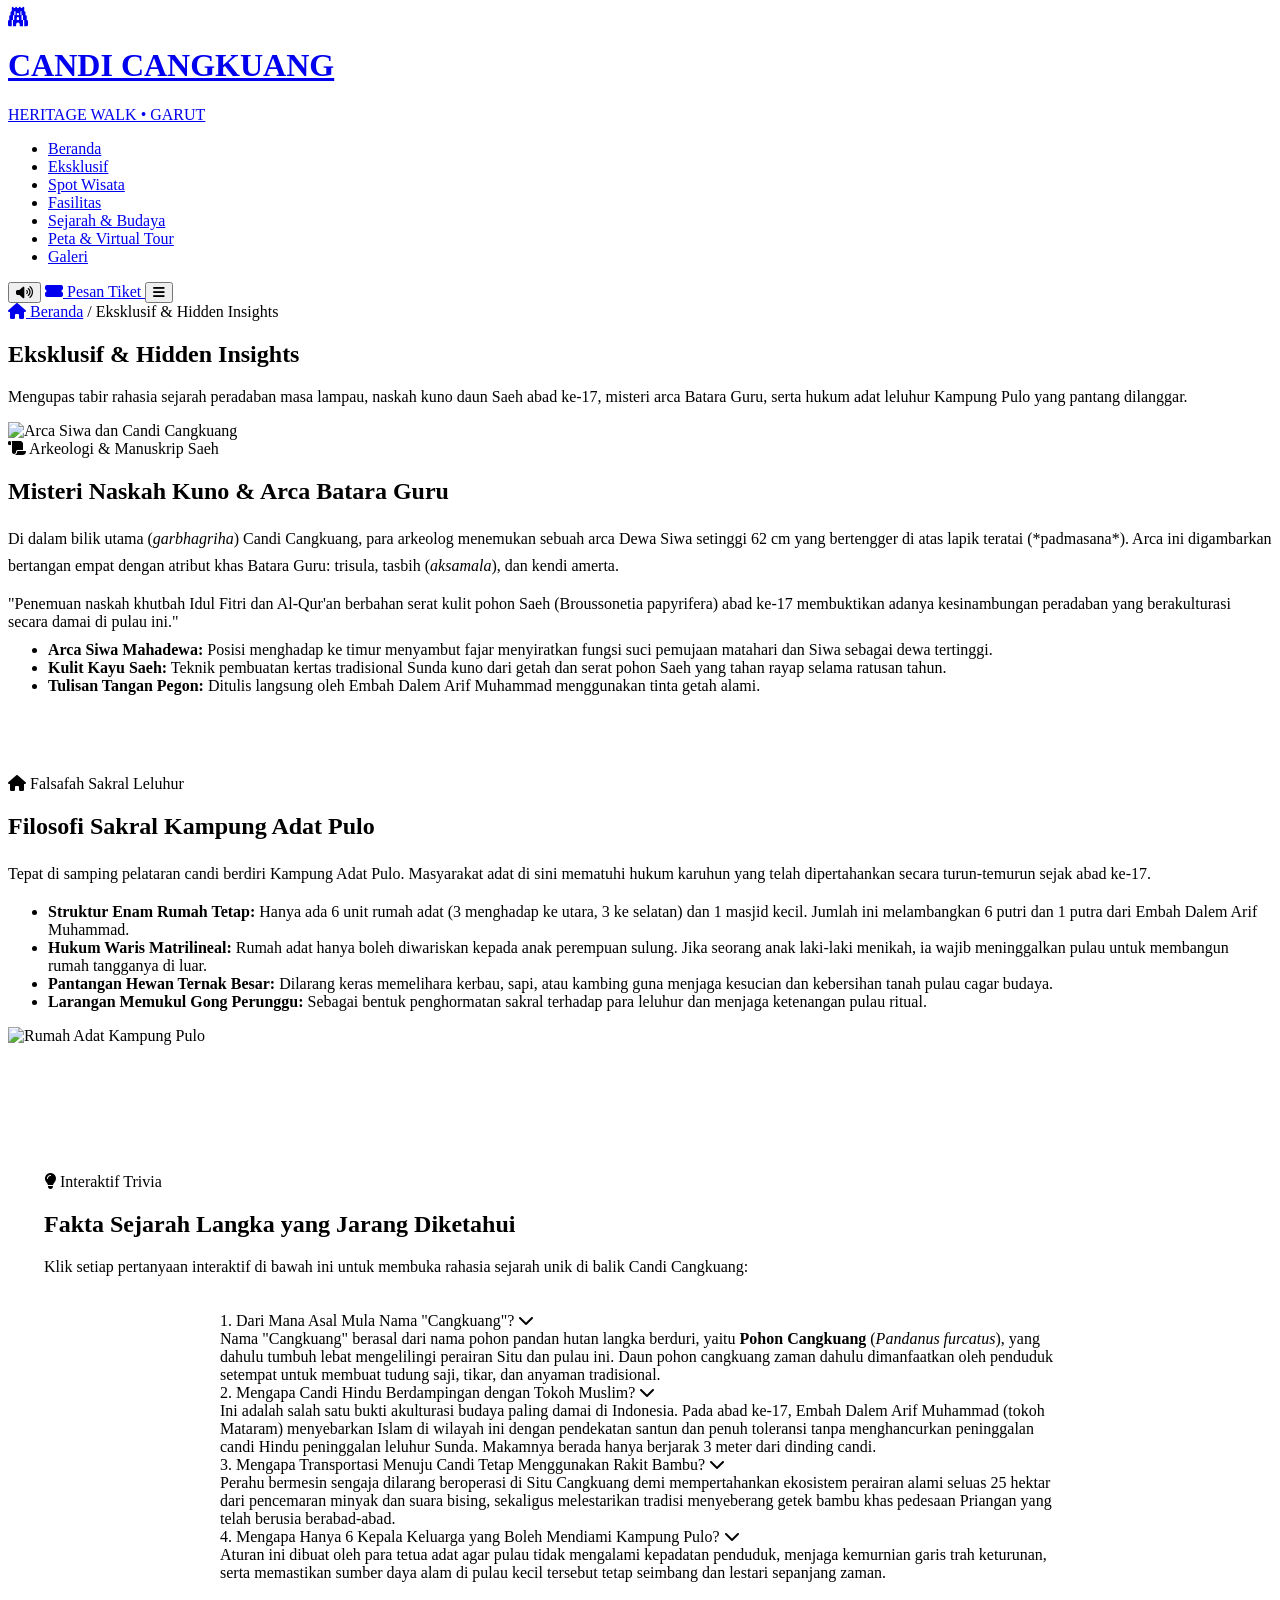
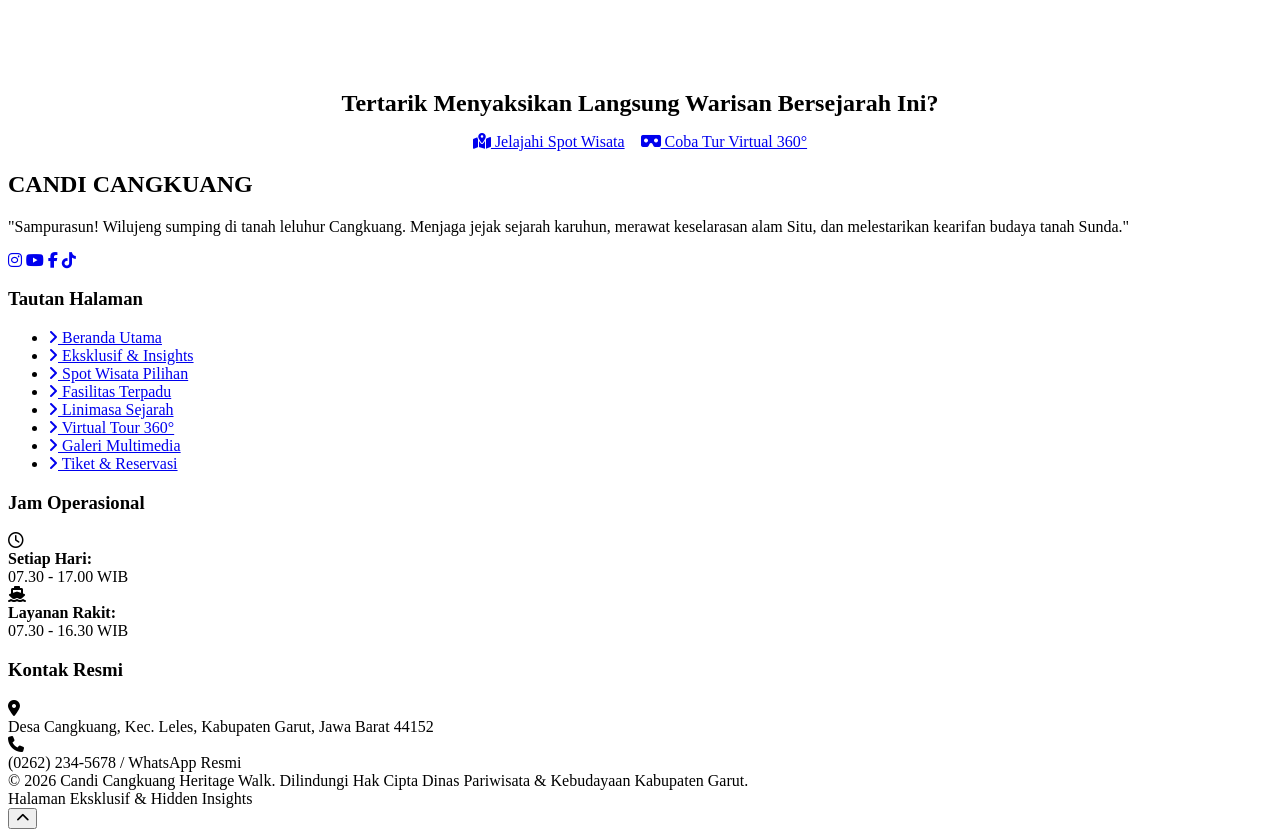
==== eksklusif.html @ 9705c7ea "Add files via upload" ====
<!DOCTYPE html>
<html lang="id">
<head>
  <meta charset="UTF-8">
  <meta name="viewport" content="width=device-width, initial-scale=1.0">
  <meta name="description" content="Informasi Eksklusif & Hidden Insights Candi Cangkuang Garut: Misteri Arca Batara Guru, Naskah Kuno Kulit Pohon Saeh, dan Falsafah Adat 6 Rumah Kampung Pulo.">
  <title>Eksklusif & Hidden Insights | Candi Cangkuang Garut</title>

  <!-- Google Fonts -->
  <link rel="preconnect" href="https://fonts.googleapis.com">
  <link rel="preconnect" href="https://fonts.gstatic.com" crossorigin>
  <link href="https://fonts.googleapis.com/css2?family=Cinzel:wght@600;700;800&family=Playfair+Display:ital,wght@0,600;0,700;0,800;1,600&family=Poppins:wght@300;400;500;600;700&display=swap" rel="stylesheet">

  <!-- Font Awesome Icons -->
  <link rel="stylesheet" href="https://cdnjs.cloudflare.com/ajax/libs/font-awesome/6.4.0/css/all.min.css">

  <!-- Core Stylesheet -->
  <link rel="stylesheet" href="assets/css/style.css">
</head>
<body>

  <!-- =========================================================================
       HEADER & NAVBAR
       ========================================================================= -->
  <header class="site-header scrolled" id="siteHeader">
    <div class="container navbar-inner">
      <a href="index.html" class="brand-logo" aria-label="Beranda Candi Cangkuang">
        <div class="brand-icon-wrapper">
          <i class="fas fa-gopuram fa-lg"></i>
        </div>
        <div class="brand-text">
          <h1>CANDI CANGKUANG</h1>
          <span>HERITAGE WALK • GARUT</span>
        </div>
      </a>

      <nav aria-label="Navigasi Utama">
        <ul class="nav-menu" id="navMenu">
          <li><a href="index.html" class="nav-link">Beranda</a></li>
          <li><a href="eksklusif.html" class="nav-link active">Eksklusif</a></li>
          <li><a href="spot-wisata.html" class="nav-link">Spot Wisata</a></li>
          <li><a href="fasilitas.html" class="nav-link">Fasilitas</a></li>
          <li><a href="sejarah.html" class="nav-link">Sejarah & Budaya</a></li>
          <li><a href="virtual-tour.html" class="nav-link">Peta & Virtual Tour</a></li>
          <li><a href="galeri.html" class="nav-link">Galeri</a></li>
        </ul>
      </nav>

      <div class="nav-actions">
        <button class="btn-ambience" id="btnAmbience" title="Putar Suasana Alami Situ Cangkuang" aria-label="Putar Suasana Alami">
          <i class="fas fa-volume-up"></i>
        </button>
        <a href="tiket.html" class="btn btn-primary btn-sm">
          <i class="fas fa-ticket-alt"></i> Pesan Tiket
        </a>
        <button class="mobile-toggle" id="mobileToggle" aria-label="Buka Menu Navigasi">
          <i class="fas fa-bars"></i>
        </button>
      </div>
    </div>
  </header>

  <!-- =========================================================================
       SUBPAGE HERO BANNER
       ========================================================================= -->
  <section class="subpage-hero" data-custom-folder="Menu Beranda (Background)">
    <div class="container">
      <div class="subpage-breadcrumb">
        <a href="index.html"><i class="fas fa-home"></i> Beranda</a>
        <span>/</span>
        <span>Eksklusif & Hidden Insights</span>
      </div>
      <h1 class="subpage-title">Eksklusif & Hidden Insights</h1>
      <p class="subpage-desc">
        Mengupas tabir rahasia sejarah peradaban masa lampau, naskah kuno daun Saeh abad ke-17, misteri arca Batara Guru, serta hukum adat leluhur Kampung Pulo yang pantang dilanggar.
      </p>
    </div>
  </section>

  <!-- =========================================================================
       MAIN CONTENT: EKSKLUSIF & HIDDEN INSIGHTS
       ========================================================================= -->
  <main class="py-section">
    <div class="container">

      <!-- INSIGHT 1: MISTERI NASKAH KUNO & ARCA BATARA GURU -->
      <article class="feature-split" style="margin-bottom: 80px;">
        <div class="feature-split-img">
          <img src="https://upload.wikimedia.org/wikipedia/commons/0/04/Cangkuang_2.jpg" alt="Arca Siwa dan Candi Cangkuang" loading="lazy">
        </div>
        <div class="feature-split-content">
          <span class="section-badge badge-accent">
            <i class="fas fa-scroll"></i> Arkeologi & Manuskrip Saeh
          </span>
          <h2 class="section-title">Misteri Naskah Kuno & Arca Batara Guru</h2>
          <p style="color:var(--text-muted); line-height:1.7;">
            Di dalam bilik utama (<em>garbhagriha</em>) Candi Cangkuang, para arkeolog menemukan sebuah arca Dewa Siwa setinggi 62 cm yang bertengger di atas lapik teratai (*padmasana*). Arca ini digambarkan bertangan empat dengan atribut khas Batara Guru: trisula, tasbih (<em>aksamala</em>), dan kendi amerta.
          </p>
          <div class="culture-quote-box">
            "Penemuan naskah khutbah Idul Fitri dan Al-Qur'an berbahan serat kulit pohon Saeh (Broussonetia papyrifera) abad ke-17 membuktikan adanya kesinambungan peradaban yang berakulturasi secara damai di pulau ini."
          </div>
          <ul class="insight-list" style="margin-top:10px;">
            <li><strong>Arca Siwa Mahadewa:</strong> Posisi menghadap ke timur menyambut fajar menyiratkan fungsi suci pemujaan matahari dan Siwa sebagai dewa tertinggi.</li>
            <li><strong>Kulit Kayu Saeh:</strong> Teknik pembuatan kertas tradisional Sunda kuno dari getah dan serat pohon Saeh yang tahan rayap selama ratusan tahun.</li>
            <li><strong>Tulisan Tangan Pegon:</strong> Ditulis langsung oleh Embah Dalem Arif Muhammad menggunakan tinta getah alami.</li>
          </ul>
        </div>
      </article>

      <!-- INSIGHT 2: FILOSOFI KAMPUNG ADAT PULO -->
      <article class="feature-split" style="margin-bottom: 80px;">
        <div class="feature-split-content" style="order: 2;">
          <span class="section-badge">
            <i class="fas fa-home"></i> Falsafah Sakral Leluhur
          </span>
          <h2 class="section-title">Filosofi Sakral Kampung Adat Pulo</h2>
          <p style="color:var(--text-muted); line-height:1.7;">
            Tepat di samping pelataran candi berdiri Kampung Adat Pulo. Masyarakat adat di sini mematuhi hukum karuhun yang telah dipertahankan secara turun-temurun sejak abad ke-17.
          </p>
          <ul class="insight-list">
            <li><strong>Struktur Enam Rumah Tetap:</strong> Hanya ada 6 unit rumah adat (3 menghadap ke utara, 3 ke selatan) dan 1 masjid kecil. Jumlah ini melambangkan 6 putri dan 1 putra dari Embah Dalem Arif Muhammad.</li>
            <li><strong>Hukum Waris Matrilineal:</strong> Rumah adat hanya boleh diwariskan kepada anak perempuan sulung. Jika seorang anak laki-laki menikah, ia wajib meninggalkan pulau untuk membangun rumah tangganya di luar.</li>
            <li><strong>Pantangan Hewan Ternak Besar:</strong> Dilarang keras memelihara kerbau, sapi, atau kambing guna menjaga kesucian dan kebersihan tanah pulau cagar budaya.</li>
            <li><strong>Larangan Memukul Gong Perunggu:</strong> Sebagai bentuk penghormatan sakral terhadap para leluhur dan menjaga ketenangan pulau ritual.</li>
          </ul>
        </div>
        <div class="feature-split-img" style="order: 1;">
          <img src="https://upload.wikimedia.org/wikipedia/commons/8/8e/Galeri_Budaya_Nusantara_-_Rumah_Adat_Sunda.jpg" alt="Rumah Adat Kampung Pulo" loading="lazy">
        </div>
      </article>

      <!-- INSIGHT 3: INTERACTIVE TRIVIA / HIDDEN FACTS CARD -->
      <div style="background:var(--bg-card); border:1px solid var(--border-light); border-radius:var(--radius-lg); padding:48px 36px; box-shadow:var(--shadow-md);">
        <div class="text-center" style="margin-bottom:36px;">
          <span class="section-badge badge-accent">
            <i class="fas fa-lightbulb"></i> Interaktif Trivia
          </span>
          <h2 class="section-title">Fakta Sejarah Langka yang Jarang Diketahui</h2>
          <p class="section-desc">
            Klik setiap pertanyaan interaktif di bawah ini untuk membuka rahasia sejarah unik di balik Candi Cangkuang:
          </p>
        </div>

        <div class="trivia-container" style="max-width:840px; margin:0 auto;">
          <!-- Trivia 1 -->
          <div class="trivia-item active">
            <div class="trivia-header">
              <span>1. Dari Mana Asal Mula Nama "Cangkuang"?</span>
              <i class="fas fa-chevron-down"></i>
            </div>
            <div class="trivia-content">
              Nama "Cangkuang" berasal dari nama pohon pandan hutan langka berduri, yaitu <strong>Pohon Cangkuang</strong> (<em>Pandanus furcatus</em>), yang dahulu tumbuh lebat mengelilingi perairan Situ dan pulau ini. Daun pohon cangkuang zaman dahulu dimanfaatkan oleh penduduk setempat untuk membuat tudung saji, tikar, dan anyaman tradisional.
            </div>
          </div>

          <!-- Trivia 2 -->
          <div class="trivia-item">
            <div class="trivia-header">
              <span>2. Mengapa Candi Hindu Berdampingan dengan Tokoh Muslim?</span>
              <i class="fas fa-chevron-down"></i>
            </div>
            <div class="trivia-content">
              Ini adalah salah satu bukti akulturasi budaya paling damai di Indonesia. Pada abad ke-17, Embah Dalem Arif Muhammad (tokoh Mataram) menyebarkan Islam di wilayah ini dengan pendekatan santun dan penuh toleransi tanpa menghancurkan peninggalan candi Hindu peninggalan leluhur Sunda. Makamnya berada hanya berjarak 3 meter dari dinding candi.
            </div>
          </div>

          <!-- Trivia 3 -->
          <div class="trivia-item">
            <div class="trivia-header">
              <span>3. Mengapa Transportasi Menuju Candi Tetap Menggunakan Rakit Bambu?</span>
              <i class="fas fa-chevron-down"></i>
            </div>
            <div class="trivia-content">
              Perahu bermesin sengaja dilarang beroperasi di Situ Cangkuang demi mempertahankan ekosistem perairan alami seluas 25 hektar dari pencemaran minyak dan suara bising, sekaligus melestarikan tradisi menyeberang getek bambu khas pedesaan Priangan yang telah berusia berabad-abad.
            </div>
          </div>

          <!-- Trivia 4 -->
          <div class="trivia-item">
            <div class="trivia-header">
              <span>4. Mengapa Hanya 6 Kepala Keluarga yang Boleh Mendiami Kampung Pulo?</span>
              <i class="fas fa-chevron-down"></i>
            </div>
            <div class="trivia-content">
              Aturan ini dibuat oleh para tetua adat agar pulau tidak mengalami kepadatan penduduk, menjaga kemurnian garis trah keturunan, serta memastikan sumber daya alam di pulau kecil tersebut tetap seimbang dan lestari sepanjang zaman.
            </div>
          </div>
        </div>
      </div>

      <!-- Quick Navigation Call to Action -->
      <div style="margin-top: 60px; text-align: center;">
        <h3 style="font-family:var(--font-heading); color:var(--secondary); font-size:1.5rem; margin-bottom:16px;">Tertarik Menyaksikan Langsung Warisan Bersejarah Ini?</h3>
        <div style="display:flex; justify-content:center; gap:16px; flex-wrap:wrap;">
          <a href="spot-wisata.html" class="btn btn-primary">
            <i class="fas fa-map-marked-alt"></i> Jelajahi Spot Wisata
          </a>
          <a href="virtual-tour.html" class="btn btn-accent">
            <i class="fas fa-vr-cardboard"></i> Coba Tur Virtual 360°
          </a>
        </div>
      </div>

    </div>
  </main>

  <!-- =========================================================================
       FOOTER
       ========================================================================= -->
  <footer class="site-footer">
    <div class="container">
      <div class="footer-top">
        <div class="footer-brand">
          <h2>CANDI CANGKUANG</h2>
          <p class="footer-quote">
            "Sampurasun! Wilujeng sumping di tanah leluhur Cangkuang. Menjaga jejak sejarah karuhun, merawat keselarasan alam Situ, dan melestarikan kearifan budaya tanah Sunda."
          </p>
          <div class="footer-socials">
            <a href="#" class="social-icon" aria-label="Instagram"><i class="fab fa-instagram"></i></a>
            <a href="#" class="social-icon" aria-label="YouTube"><i class="fab fa-youtube"></i></a>
            <a href="#" class="social-icon" aria-label="Facebook"><i class="fab fa-facebook-f"></i></a>
            <a href="#" class="social-icon" aria-label="TikTok"><i class="fab fa-tiktok"></i></a>
          </div>
        </div>

        <div class="footer-col">
          <h3>Tautan Halaman</h3>
          <ul class="footer-links">
            <li><a href="index.html"><i class="fas fa-angle-right"></i> Beranda Utama</a></li>
            <li><a href="eksklusif.html"><i class="fas fa-angle-right"></i> Eksklusif & Insights</a></li>
            <li><a href="spot-wisata.html"><i class="fas fa-angle-right"></i> Spot Wisata Pilihan</a></li>
            <li><a href="fasilitas.html"><i class="fas fa-angle-right"></i> Fasilitas Terpadu</a></li>
            <li><a href="sejarah.html"><i class="fas fa-angle-right"></i> Linimasa Sejarah</a></li>
            <li><a href="virtual-tour.html"><i class="fas fa-angle-right"></i> Virtual Tour 360°</a></li>
            <li><a href="galeri.html"><i class="fas fa-angle-right"></i> Galeri Multimedia</a></li>
            <li><a href="tiket.html"><i class="fas fa-angle-right"></i> Tiket & Reservasi</a></li>
          </ul>
        </div>

        <div class="footer-col">
          <h3>Jam Operasional</h3>
          <div class="footer-contact-item">
            <i class="far fa-clock"></i>
            <div><strong>Setiap Hari:</strong><br>07.30 - 17.00 WIB</div>
          </div>
          <div class="footer-contact-item">
            <i class="fas fa-ship"></i>
            <div><strong>Layanan Rakit:</strong><br>07.30 - 16.30 WIB</div>
          </div>
        </div>

        <div class="footer-col">
          <h3>Kontak Resmi</h3>
          <div class="footer-contact-item">
            <i class="fas fa-map-marker-alt"></i>
            <div>Desa Cangkuang, Kec. Leles, Kabupaten Garut, Jawa Barat 44152</div>
          </div>
          <div class="footer-contact-item">
            <i class="fas fa-phone"></i>
            <div>(0262) 234-5678 / WhatsApp Resmi</div>
          </div>
        </div>
      </div>

      <div class="footer-bottom">
        <div>&copy; 2026 Candi Cangkuang Heritage Walk. Dilindungi Hak Cipta Dinas Pariwisata & Kebudayaan Kabupaten Garut.</div>
        <div>Halaman Eksklusif & Hidden Insights</div>
      </div>
    </div>
  </footer>

  <button class="back-to-top" id="backToTop" aria-label="Kembali ke atas">
    <i class="fas fa-chevron-up"></i>
  </button>

  <script src="assets/js/main.js"></script>
    <!-- Tag Audio (Nuansa Sunda: Alunan Suling Merdu & Gemercik Air Alami) -->
    <audio id="bgMusic" loop preload="none">
        <source src="https://archive.org/download/suling-sunda/SULING%20SUNDA.mp3" type="audio/mpeg">
        <source src="https://archive.org/download/degungsundanesemusicofwestjava/05%20-%20Ayun%20Ambing.mp3" type="audio/mpeg">
    </audio>
    <!-- Skrip Kustomisasi Gambar & Pemutar Musik Sunda -->
    <script src="assets/js/custom-images.js"></script>
    <script src="assets/js/music-player.js"></script>
</body>
</html>
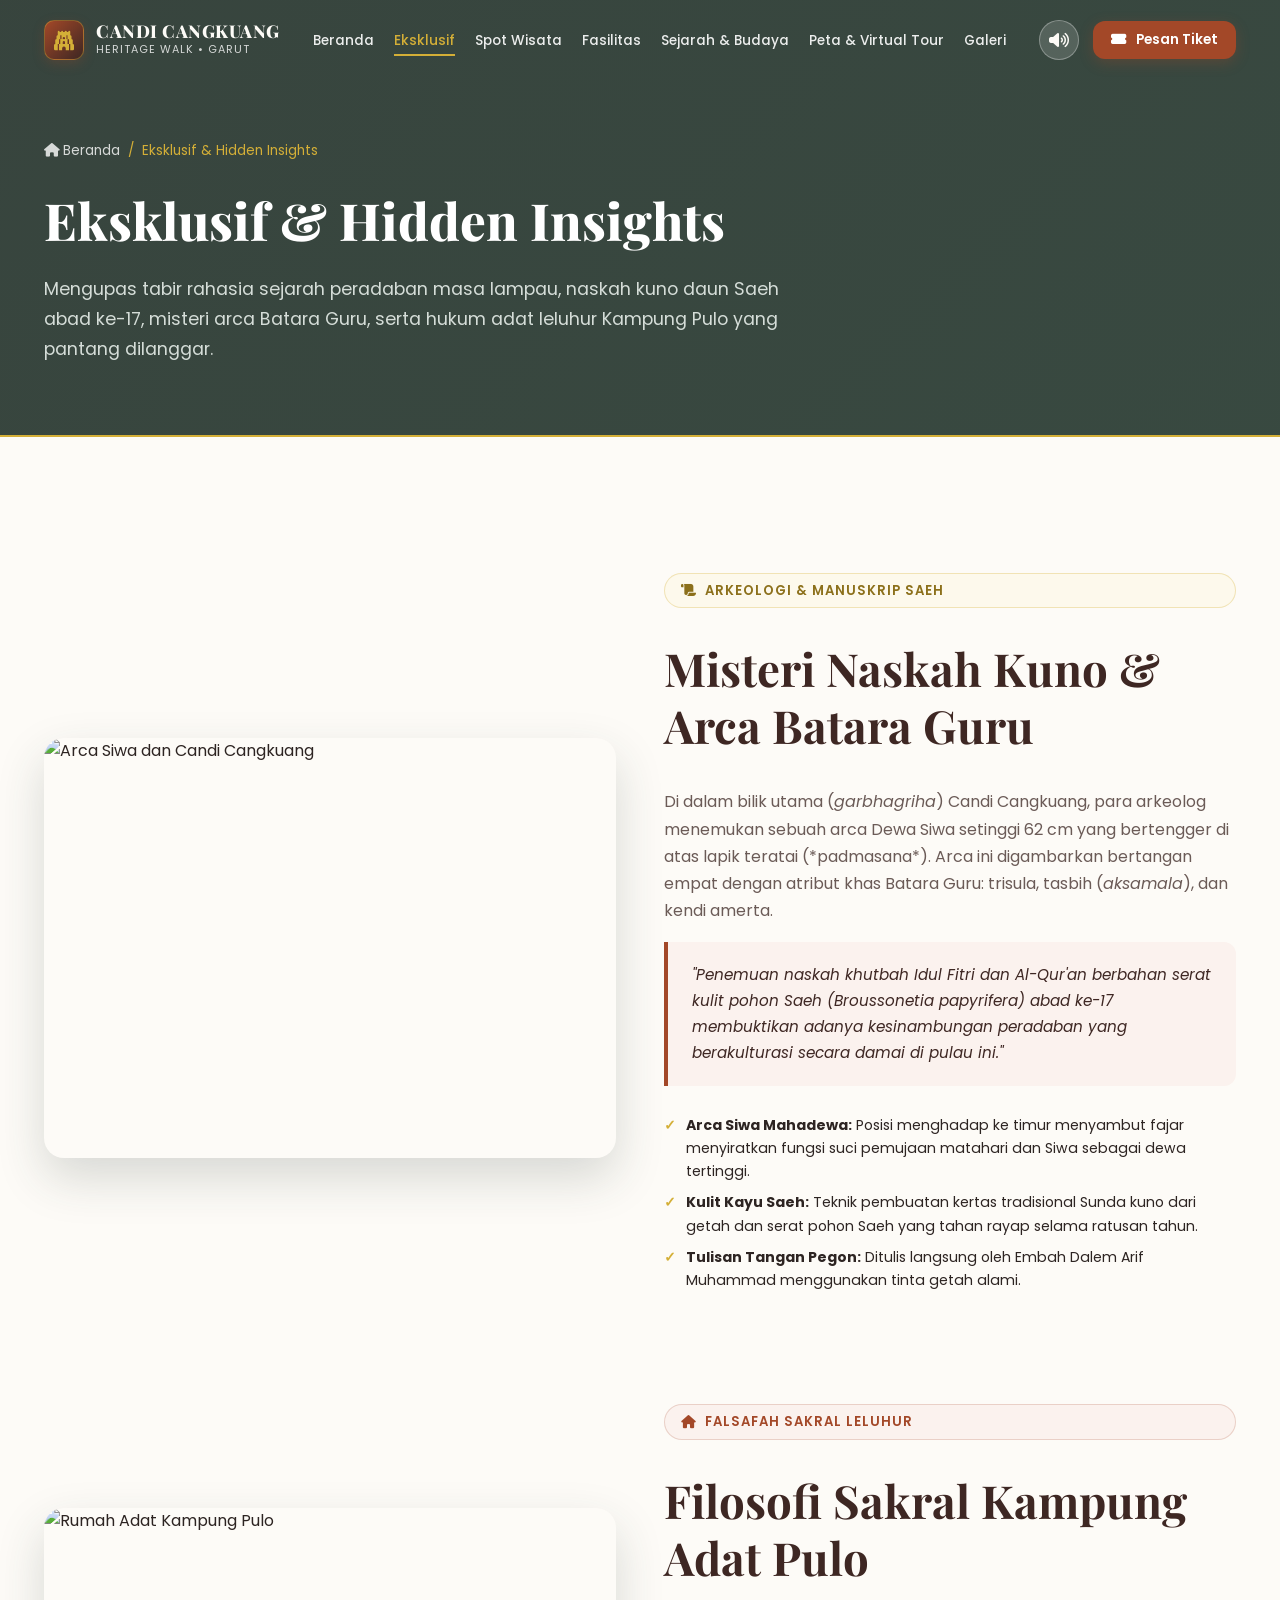
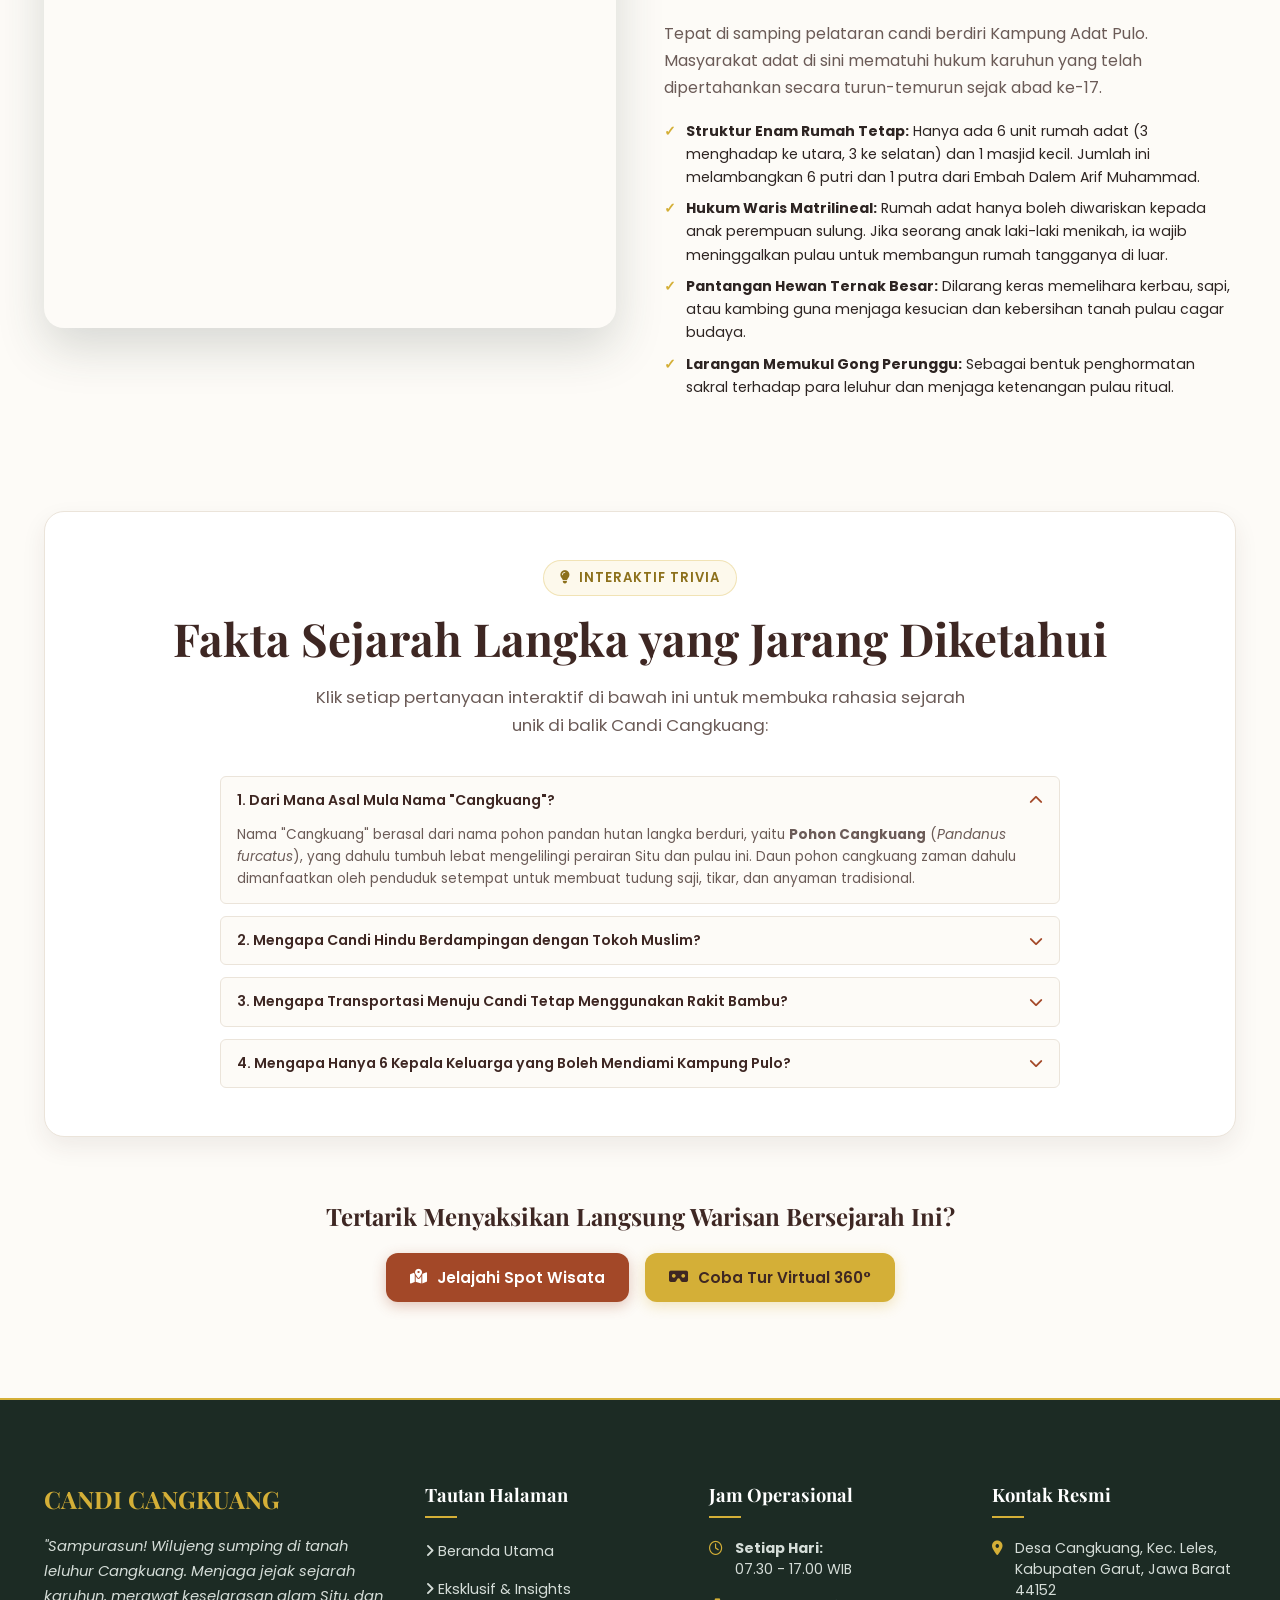
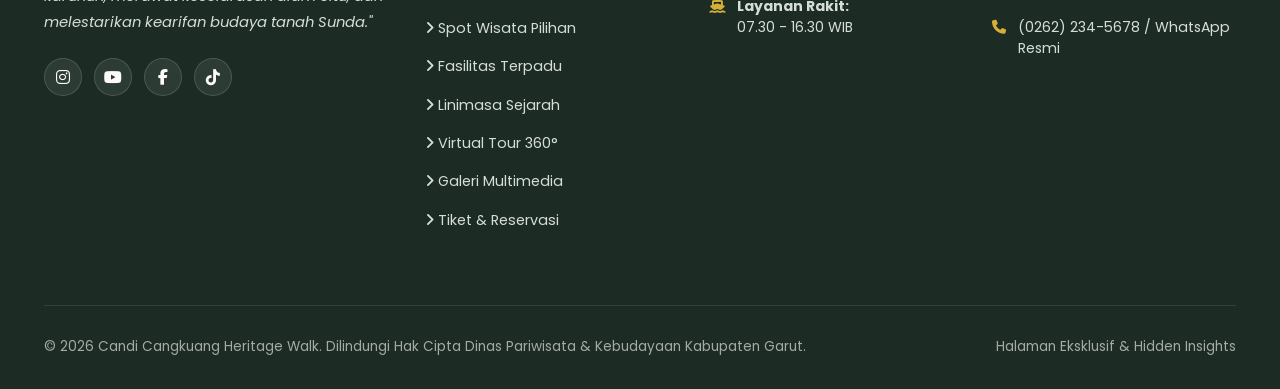
==== commit 6adddc26: "Fix Vercel deployment: add assets directory, relative paths, vercel.json rewrite and music fallbacks" ====
--- a/eksklusif.html
+++ b/eksklusif.html
@@ -14,8 +14,9 @@
   <!-- Font Awesome Icons -->
   <link rel="stylesheet" href="https://cdnjs.cloudflare.com/ajax/libs/font-awesome/6.4.0/css/all.min.css">
 
+  <link rel="icon" type="image/svg+xml" href="data:image/svg+xml,<svg xmlns='http://www.w3.org/2000/svg' viewBox='0 0 100 100'><text y='.9em' font-size='90'>🛕</text></svg>">
   <!-- Core Stylesheet -->
-  <link rel="stylesheet" href="assets/css/style.css">
+  <link rel="stylesheet" href="./assets/css/style.css">
 </head>
 <body>
 
@@ -273,15 +274,15 @@
     <i class="fas fa-chevron-up"></i>
   </button>
 
-  <script src="assets/js/main.js"></script>
+  <script src="./assets/js/main.js"></script>
     <!-- Tag Audio (Nuansa Sunda: Alunan Suling Merdu & Gemercik Air Alami) -->
     <audio id="bgMusic" loop preload="none">
         <source src="https://archive.org/download/suling-sunda/SULING%20SUNDA.mp3" type="audio/mpeg">
         <source src="https://archive.org/download/degungsundanesemusicofwestjava/05%20-%20Ayun%20Ambing.mp3" type="audio/mpeg">
     </audio>
     <!-- Skrip Kustomisasi Gambar & Pemutar Musik Sunda -->
-    <script src="assets/js/custom-images.js"></script>
-    <script src="assets/js/music-player.js"></script>
+    <script src="./assets/js/custom-images.js"></script>
+    <script src="./assets/js/music-player.js"></script>
 </body>
 </html>
 
--- a/assets/css/style.css
+++ b/assets/css/style.css
@@ -0,0 +1,2840 @@
+/* ==========================================================================
+   CANDI CANGKUANG HERITAGE WALK - OFFICIAL TOURISM STYLESHEET
+   Design System & Color Palette conforming to design.md & rules.md
+   Author: Senior Full-Stack Developer & UI/UX Expert
+   ========================================================================== */
+
+/* --------------------------------------------------------------------------
+   1. CSS VARIABLES (DESIGN TOKENS)
+   -------------------------------------------------------------------------- */
+:root {
+  /* Color Palette - Nusantara Historical & Nature Theme */
+  --primary: #A34828;           /* Terracotta / Bata Candi Kuno */
+  --primary-hover: #86361a;
+  --primary-light: #FBF2EE;
+  --primary-subtle: rgba(163, 72, 40, 0.08);
+
+  --secondary: #3E2723;         /* Earth / Kayu Rumah Adat Pulo */
+  --secondary-light: #5D4037;
+  --secondary-subtle: rgba(62, 39, 35, 0.06);
+
+  --accent: #D4AF37;            /* Gold / Emas Arca Batara Guru */
+  --accent-hover: #b89628;
+  --accent-light: #FDF9EC;
+  --accent-glow: rgba(212, 175, 55, 0.35);
+
+  --bg-light: #FDFBF7;          /* Kertas Papirus / Krem Hangat */
+  --bg-card: #FFFFFF;
+  --bg-dark: #2C3E35;           /* Hijau Lumut / Alam Situ Cangkuang */
+  --bg-darker: #1C2B24;
+  --bg-dark-card: #34483E;
+
+  --text-main: #2D2422;         /* Charcoal warm brown */
+  --text-muted: #6B5B57;        /* Soft earth brown */
+  --text-light: #FDFBF7;        /* Off-white */
+  --text-light-muted: #D5DDD8;  /* Muted sage white */
+
+  --border-light: #EBE4DA;
+  --border-focus: #D4AF37;
+  --border-dark: rgba(255, 255, 255, 0.12);
+
+  /* Elevation Shadows */
+  --shadow-sm: 0 2px 8px rgba(62, 39, 35, 0.06);
+  --shadow-md: 0 10px 25px rgba(62, 39, 35, 0.08);
+  --shadow-lg: 0 18px 40px rgba(62, 39, 35, 0.12);
+  --shadow-floating: 0 20px 48px rgba(44, 62, 53, 0.18);
+
+  /* Typography */
+  --font-heading: 'Playfair Display', 'Merriweather', Georgia, serif;
+  --font-body: 'Poppins', 'Inter', -apple-system, BlinkMacSystemFont, 'Segoe UI', Roboto, sans-serif;
+  --font-accent: 'Cinzel', serif;
+
+  /* Layout & Animation */
+  --max-width: 1240px;
+  --radius-sm: 6px;
+  --radius-md: 12px;
+  --radius-lg: 20px;
+  --radius-full: 9999px;
+  --transition: all 0.3s cubic-bezier(0.25, 0.8, 0.25, 1);
+  --header-height: 80px;
+}
+
+/* --------------------------------------------------------------------------
+   2. BASE RESET & GLOBAL STYLES
+   -------------------------------------------------------------------------- */
+*, *::before, *::after {
+  box-sizing: border-box;
+  margin: 0;
+  padding: 0;
+}
+
+html {
+  scroll-behavior: smooth;
+  font-size: 16px;
+}
+
+body {
+  font-family: var(--font-body);
+  background-color: var(--bg-light);
+  color: var(--text-main);
+  line-height: 1.65;
+  overflow-x: hidden;
+  -webkit-font-smoothing: antialiased;
+  -moz-osx-font-smoothing: grayscale;
+}
+
+img {
+  max-width: 100%;
+  height: auto;
+  display: block;
+}
+
+a {
+  color: inherit;
+  text-decoration: none;
+  transition: var(--transition);
+}
+
+button, input, select, textarea {
+  font-family: inherit;
+  font-size: inherit;
+  outline: none;
+}
+
+/* Custom Selection & Scrollbar */
+::selection {
+  background: var(--primary);
+  color: #FFFFFF;
+}
+
+::-webkit-scrollbar {
+  width: 10px;
+}
+::-webkit-scrollbar-track {
+  background: var(--bg-light);
+}
+::-webkit-scrollbar-thumb {
+  background: #C4B5A5;
+  border-radius: 5px;
+  border: 2px solid var(--bg-light);
+}
+::-webkit-scrollbar-thumb:hover {
+  background: var(--primary);
+}
+
+/* Container Utility */
+.container {
+  width: 100%;
+  max-width: var(--max-width);
+  margin-left: auto;
+  margin-right: auto;
+  padding-left: 24px;
+  padding-right: 24px;
+}
+
+/* Section Header Typography */
+.section-badge {
+  display: inline-flex;
+  align-items: center;
+  gap: 8px;
+  background-color: var(--primary-light);
+  color: var(--primary);
+  padding: 6px 16px;
+  border-radius: var(--radius-full);
+  font-size: 0.825rem;
+  font-weight: 600;
+  letter-spacing: 1px;
+  text-transform: uppercase;
+  margin-bottom: 14px;
+  border: 1px solid rgba(163, 72, 40, 0.2);
+}
+
+.section-badge.badge-accent {
+  background-color: var(--accent-light);
+  color: #8C701B;
+  border-color: rgba(212, 175, 55, 0.3);
+}
+
+.section-badge.badge-dark {
+  background-color: rgba(255, 255, 255, 0.1);
+  color: var(--accent);
+  border-color: rgba(212, 175, 55, 0.4);
+}
+
+.section-title {
+  font-family: var(--font-heading);
+  font-size: clamp(2rem, 3.8vw, 2.85rem);
+  color: var(--secondary);
+  line-height: 1.25;
+  margin-bottom: 16px;
+  font-weight: 700;
+}
+
+.section-title.title-white {
+  color: var(--text-light);
+}
+
+.section-desc {
+  color: var(--text-muted);
+  font-size: 1.05rem;
+  max-width: 680px;
+  margin-left: auto;
+  margin-right: auto;
+  line-height: 1.7;
+}
+
+.section-desc.desc-white {
+  color: var(--text-light-muted);
+}
+
+.text-center {
+  text-align: center;
+}
+
+/* Common Section Padding */
+.py-section {
+  padding-top: 96px;
+  padding-bottom: 96px;
+}
+
+/* --------------------------------------------------------------------------
+   3. HEADER & STICKY NAVBAR
+   -------------------------------------------------------------------------- */
+.site-header {
+  position: fixed;
+  top: 0;
+  left: 0;
+  width: 100%;
+  height: var(--header-height);
+  z-index: 1000;
+  transition: background-color 0.4s ease, box-shadow 0.4s ease, backdrop-filter 0.4s ease;
+  background: transparent;
+}
+
+.site-header.scrolled {
+  background: rgba(253, 251, 247, 0.95);
+  backdrop-filter: blur(12px);
+  -webkit-backdrop-filter: blur(12px);
+  box-shadow: 0 4px 20px rgba(62, 39, 35, 0.08);
+  border-bottom: 1px solid var(--border-light);
+  height: 72px;
+}
+
+.navbar-inner {
+  display: flex;
+  align-items: center;
+  justify-content: space-between;
+  height: 100%;
+}
+
+/* Logo Brand */
+.brand-logo {
+  display: flex;
+  align-items: center;
+  gap: 12px;
+  flex-shrink: 0;
+}
+
+.brand-icon-wrapper {
+  width: 40px;
+  height: 40px;
+  min-width: 40px;
+  background: linear-gradient(135deg, var(--primary), var(--secondary));
+  border-radius: 10px;
+  display: flex;
+  align-items: center;
+  justify-content: center;
+  color: var(--accent);
+  box-shadow: 0 4px 12px rgba(163, 72, 40, 0.25);
+  border: 1px solid rgba(212, 175, 55, 0.4);
+}
+
+.brand-text h1 {
+  font-family: var(--font-heading);
+  font-size: 1.1rem;
+  font-weight: 800;
+  color: var(--text-light);
+  letter-spacing: 0.5px;
+  line-height: 1.1;
+  transition: var(--transition);
+  white-space: nowrap;
+}
+
+.brand-text span {
+  font-size: 0.68rem;
+  color: rgba(255, 255, 255, 0.8);
+  font-weight: 400;
+  letter-spacing: 1px;
+  display: block;
+  white-space: nowrap;
+}
+
+.site-header.scrolled .brand-text h1 {
+  color: var(--secondary);
+}
+
+.site-header.scrolled .brand-text span {
+  color: var(--text-muted);
+}
+
+/* Navigation Links */
+.nav-menu {
+  display: flex;
+  align-items: center;
+  gap: 20px;
+  list-style: none;
+}
+
+.nav-link {
+  font-size: 0.85rem;
+  font-weight: 500;
+  color: rgba(255, 255, 255, 0.9);
+  position: relative;
+  padding: 6px 0;
+  white-space: nowrap;
+}
+
+.site-header.scrolled .nav-link {
+  color: var(--text-main);
+}
+
+.nav-link::after {
+  content: '';
+  position: absolute;
+  bottom: 0;
+  left: 0;
+  width: 0;
+  height: 2px;
+  background: var(--accent);
+  transition: width 0.3s ease;
+}
+
+.nav-link:hover, .nav-link.active {
+  color: var(--accent);
+}
+
+.site-header.scrolled .nav-link:hover,
+.site-header.scrolled .nav-link.active {
+  color: var(--primary);
+}
+
+.site-header.scrolled .nav-link.active::after,
+.site-header.scrolled .nav-link:hover::after {
+  background: var(--primary);
+  width: 100%;
+}
+
+.nav-link:hover::after,
+.nav-link.active::after {
+  width: 100%;
+}
+
+/* Nav Actions */
+.nav-actions {
+  display: flex;
+  align-items: center;
+  gap: 14px;
+}
+
+/* Ambience Audio Toggle Button */
+.btn-ambience {
+  background: rgba(255, 255, 255, 0.15);
+  border: 1px solid rgba(255, 255, 255, 0.3);
+  color: var(--text-light);
+  width: 40px;
+  height: 40px;
+  border-radius: var(--radius-full);
+  display: flex;
+  align-items: center;
+  justify-content: center;
+  cursor: pointer;
+  transition: var(--transition);
+  position: relative;
+}
+
+.btn-ambience.playing {
+  background: var(--accent);
+  color: var(--secondary);
+  border-color: var(--accent);
+  animation: pulse-glow 2s infinite;
+}
+
+.site-header.scrolled .btn-ambience {
+  background: var(--primary-light);
+  border-color: rgba(163, 72, 40, 0.2);
+  color: var(--primary);
+}
+
+.site-header.scrolled .btn-ambience.playing {
+  background: var(--accent);
+  color: var(--secondary);
+}
+
+@keyframes pulse-glow {
+  0% { box-shadow: 0 0 0 0 rgba(212, 175, 55, 0.6); }
+  70% { box-shadow: 0 0 0 10px rgba(212, 175, 55, 0); }
+  100% { box-shadow: 0 0 0 0 rgba(212, 175, 55, 0); }
+}
+
+/* Button CTA */
+.btn {
+  display: inline-flex;
+  align-items: center;
+  justify-content: center;
+  gap: 10px;
+  padding: 12px 24px;
+  border-radius: var(--radius-md);
+  font-weight: 600;
+  font-size: 0.95rem;
+  cursor: pointer;
+  border: none;
+  transition: var(--transition);
+  text-decoration: none;
+}
+
+.btn-primary {
+  background: var(--primary);
+  color: #FFFFFF;
+  box-shadow: 0 4px 14px rgba(163, 72, 40, 0.3);
+}
+
+.btn-primary:hover {
+  background: var(--primary-hover);
+  transform: translateY(-2px);
+  box-shadow: 0 6px 18px rgba(163, 72, 40, 0.4);
+}
+
+.btn-accent {
+  background: var(--accent);
+  color: var(--secondary);
+  box-shadow: 0 4px 14px rgba(212, 175, 55, 0.3);
+}
+
+.btn-accent:hover {
+  background: var(--accent-hover);
+  color: #FFFFFF;
+  transform: translateY(-2px);
+}
+
+.btn-outline-white {
+  background: transparent;
+  color: #FFFFFF;
+  border: 1.5px solid rgba(255, 255, 255, 0.6);
+  backdrop-filter: blur(4px);
+}
+
+.btn-outline-white:hover {
+  background: #FFFFFF;
+  color: var(--secondary);
+  border-color: #FFFFFF;
+  transform: translateY(-2px);
+}
+
+.btn-sm {
+  padding: 8px 18px;
+  font-size: 0.85rem;
+}
+
+/* Mobile Toggle Hamburger */
+.mobile-toggle {
+  display: none;
+  background: transparent;
+  border: none;
+  cursor: pointer;
+  color: #FFFFFF;
+  font-size: 1.5rem;
+  padding: 6px;
+}
+
+.site-header.scrolled .mobile-toggle {
+  color: var(--secondary);
+}
+
+/* --------------------------------------------------------------------------
+   4. HERO SECTION
+   -------------------------------------------------------------------------- */
+.hero-section {
+  position: relative;
+  min-height: 100vh;
+  display: flex;
+  align-items: center;
+  background: linear-gradient(180deg, rgba(28, 43, 36, 0.72) 0%, rgba(44, 62, 53, 0.85) 100%),
+              url('https://upload.wikimedia.org/wikipedia/commons/1/1c/Candi_cangkuang.jpg') center/cover no-repeat;
+  background-attachment: fixed;
+  color: #FFFFFF;
+  padding-top: 120px;
+  padding-bottom: 80px;
+  overflow: hidden;
+}
+
+.hero-overlay-pattern {
+  position: absolute;
+  top: 0;
+  left: 0;
+  width: 100%;
+  height: 100%;
+  background-image: radial-gradient(rgba(212, 175, 55, 0.08) 1px, transparent 0);
+  background-size: 32px 32px;
+  pointer-events: none;
+}
+
+.hero-content {
+  position: relative;
+  z-index: 2;
+  max-width: 900px;
+}
+
+.hero-badge {
+  display: inline-flex;
+  align-items: center;
+  gap: 10px;
+  background: rgba(212, 175, 55, 0.18);
+  border: 1px solid rgba(212, 175, 55, 0.5);
+  color: var(--accent);
+  padding: 8px 20px;
+  border-radius: var(--radius-full);
+  font-size: 0.875rem;
+  font-weight: 600;
+  letter-spacing: 1.5px;
+  text-transform: uppercase;
+  margin-bottom: 24px;
+  backdrop-filter: blur(6px);
+}
+
+.hero-title {
+  font-family: var(--font-heading);
+  font-size: clamp(2.4rem, 5.2vw, 4.2rem);
+  font-weight: 800;
+  line-height: 1.15;
+  margin-bottom: 24px;
+  color: #FFFFFF;
+  text-shadow: 0 4px 16px rgba(0, 0, 0, 0.4);
+}
+
+.hero-title .highlight-gold {
+  color: var(--accent);
+  position: relative;
+  display: inline-block;
+}
+
+.hero-subtitle {
+  font-size: clamp(1.05rem, 1.8vw, 1.3rem);
+  color: rgba(253, 251, 247, 0.9);
+  line-height: 1.7;
+  max-width: 760px;
+  margin-bottom: 36px;
+  font-weight: 300;
+}
+
+.hero-cta-group {
+  display: flex;
+  align-items: center;
+  flex-wrap: wrap;
+  gap: 16px;
+  margin-bottom: 60px;
+}
+
+/* Quick Statistics Grid in Hero */
+.hero-stats-grid {
+  display: grid;
+  grid-template-columns: repeat(4, 1fr);
+  gap: 18px;
+  margin-top: 20px;
+}
+
+.stat-card {
+  background: rgba(255, 255, 255, 0.08);
+  backdrop-filter: blur(12px);
+  -webkit-backdrop-filter: blur(12px);
+  border: 1px solid rgba(255, 255, 255, 0.15);
+  border-radius: var(--radius-md);
+  padding: 18px 20px;
+  transition: var(--transition);
+}
+
+.stat-card:hover {
+  background: rgba(255, 255, 255, 0.14);
+  transform: translateY(-4px);
+  border-color: var(--accent);
+}
+
+.stat-number {
+  font-family: var(--font-heading);
+  font-size: 2rem;
+  font-weight: 800;
+  color: var(--accent);
+  line-height: 1.1;
+  margin-bottom: 4px;
+}
+
+.stat-label {
+  font-size: 0.8rem;
+  color: rgba(255, 255, 255, 0.85);
+  font-weight: 500;
+  line-height: 1.4;
+}
+
+/* --------------------------------------------------------------------------
+   5. EKSKLUSIF & HIDDEN INSIGHTS SECTION
+   -------------------------------------------------------------------------- */
+.insights-section {
+  background-color: var(--bg-light);
+  position: relative;
+}
+
+.insights-grid {
+  display: grid;
+  grid-template-columns: repeat(3, 1fr);
+  gap: 28px;
+  margin-top: 54px;
+}
+
+.insight-card {
+  background: var(--bg-card);
+  border-radius: var(--radius-md);
+  border: 1px solid var(--border-light);
+  box-shadow: var(--shadow-sm);
+  padding: 32px 28px;
+  position: relative;
+  transition: var(--transition);
+  display: flex;
+  flex-direction: column;
+}
+
+.insight-card:hover {
+  transform: translateY(-8px);
+  box-shadow: var(--shadow-lg);
+  border-color: rgba(163, 72, 40, 0.3);
+}
+
+.insight-card.card-featured {
+  background: linear-gradient(180deg, #FFFFFF 0%, var(--primary-light) 100%);
+  border: 1.5px solid var(--primary);
+}
+
+.insight-icon {
+  width: 58px;
+  height: 58px;
+  border-radius: var(--radius-md);
+  background: var(--primary-light);
+  color: var(--primary);
+  display: flex;
+  align-items: center;
+  justify-content: center;
+  font-size: 1.5rem;
+  margin-bottom: 22px;
+}
+
+.insight-card.card-featured .insight-icon {
+  background: var(--primary);
+  color: #FFFFFF;
+}
+
+.insight-tag {
+  display: inline-block;
+  font-size: 0.75rem;
+  font-weight: 700;
+  color: var(--primary);
+  text-transform: uppercase;
+  letter-spacing: 1px;
+  margin-bottom: 10px;
+}
+
+.insight-title {
+  font-family: var(--font-heading);
+  font-size: 1.45rem;
+  color: var(--secondary);
+  font-weight: 700;
+  line-height: 1.35;
+  margin-bottom: 16px;
+}
+
+.insight-text {
+  color: var(--text-muted);
+  font-size: 0.95rem;
+  line-height: 1.7;
+  margin-bottom: 20px;
+  flex-grow: 1;
+}
+
+.insight-list {
+  list-style: none;
+  margin-bottom: 24px;
+}
+
+.insight-list li {
+  font-size: 0.88rem;
+  color: var(--text-main);
+  margin-bottom: 8px;
+  position: relative;
+  padding-left: 22px;
+}
+
+.insight-list li::before {
+  content: '✓';
+  position: absolute;
+  left: 0;
+  color: var(--accent);
+  font-weight: bold;
+}
+
+/* Interactive Trivia Flip / Accordion Card */
+.trivia-container {
+  display: flex;
+  flex-direction: column;
+  gap: 12px;
+  margin-top: 14px;
+}
+
+.trivia-item {
+  border: 1px solid var(--border-light);
+  border-radius: var(--radius-sm);
+  background: var(--bg-light);
+  overflow: hidden;
+  transition: var(--transition);
+}
+
+.trivia-header {
+  padding: 12px 16px;
+  display: flex;
+  align-items: center;
+  justify-content: space-between;
+  cursor: pointer;
+  font-size: 0.88rem;
+  font-weight: 600;
+  color: var(--secondary);
+  user-select: none;
+}
+
+.trivia-header:hover {
+  background: rgba(163, 72, 40, 0.05);
+  color: var(--primary);
+}
+
+.trivia-header i {
+  transition: transform 0.3s ease;
+  color: var(--primary);
+}
+
+.trivia-item.active .trivia-header i {
+  transform: rotate(180deg);
+}
+
+.trivia-content {
+  max-height: 0;
+  overflow: hidden;
+  transition: max-height 0.35s ease;
+  padding: 0 16px;
+  font-size: 0.85rem;
+  color: var(--text-muted);
+  line-height: 1.6;
+}
+
+.trivia-item.active .trivia-content {
+  max-height: 200px;
+  padding-bottom: 14px;
+}
+
+/* --------------------------------------------------------------------------
+   6. SPOT WISATA UTAMA (INTERACTIVE CARDS)
+   -------------------------------------------------------------------------- */
+.spots-section {
+  background-color: #F8F5EE;
+  border-top: 1px solid var(--border-light);
+  border-bottom: 1px solid var(--border-light);
+}
+
+.spots-grid {
+  display: grid;
+  grid-template-columns: repeat(2, 1fr);
+  gap: 32px;
+  margin-top: 54px;
+}
+
+.spot-card {
+  background: var(--bg-card);
+  border-radius: var(--radius-md);
+  overflow: hidden;
+  border: 1px solid var(--border-light);
+  box-shadow: var(--shadow-sm);
+  transition: var(--transition);
+  display: flex;
+  flex-direction: column;
+}
+
+.spot-card:hover {
+  transform: translateY(-6px);
+  box-shadow: var(--shadow-lg);
+  border-color: var(--accent);
+}
+
+.spot-image-box {
+  position: relative;
+  width: 100%;
+  height: 250px;
+  overflow: hidden;
+}
+
+.spot-image-box img {
+  width: 100%;
+  height: 100%;
+  object-fit: cover;
+  transition: transform 0.6s ease;
+}
+
+.spot-card:hover .spot-image-box img {
+  transform: scale(1.06);
+}
+
+.spot-badge-floating {
+  position: absolute;
+  top: 16px;
+  left: 16px;
+  background: rgba(44, 62, 53, 0.88);
+  color: var(--accent);
+  backdrop-filter: blur(6px);
+  padding: 5px 14px;
+  border-radius: var(--radius-full);
+  font-size: 0.775rem;
+  font-weight: 600;
+  letter-spacing: 0.5px;
+  border: 1px solid rgba(212, 175, 55, 0.4);
+}
+
+.spot-content {
+  padding: 28px;
+  display: flex;
+  flex-direction: column;
+  flex-grow: 1;
+}
+
+.spot-header {
+  display: flex;
+  align-items: flex-start;
+  justify-content: space-between;
+  gap: 12px;
+  margin-bottom: 12px;
+}
+
+.spot-title {
+  font-family: var(--font-heading);
+  font-size: 1.4rem;
+  color: var(--secondary);
+  font-weight: 700;
+}
+
+.spot-meta {
+  display: flex;
+  align-items: center;
+  gap: 16px;
+  font-size: 0.825rem;
+  color: var(--text-muted);
+  margin-bottom: 14px;
+}
+
+.spot-meta span {
+  display: flex;
+  align-items: center;
+  gap: 5px;
+}
+
+.spot-desc {
+  color: var(--text-muted);
+  font-size: 0.925rem;
+  line-height: 1.65;
+  margin-bottom: 20px;
+  flex-grow: 1;
+}
+
+.spot-footer {
+  display: flex;
+  align-items: center;
+  justify-content: space-between;
+  padding-top: 18px;
+  border-top: 1px solid var(--border-light);
+}
+
+.spot-btn-detail {
+  color: var(--primary);
+  font-weight: 600;
+  font-size: 0.9rem;
+  display: flex;
+  align-items: center;
+  gap: 6px;
+  background: none;
+  border: none;
+  cursor: pointer;
+  transition: var(--transition);
+}
+
+.spot-btn-detail:hover {
+  color: var(--primary-hover);
+  transform: translateX(4px);
+}
+
+/* --------------------------------------------------------------------------
+   7. SEJARAH & LINIMASA (INTERACTIVE TIMELINE)
+   -------------------------------------------------------------------------- */
+.history-section {
+  background-color: var(--bg-light);
+  position: relative;
+}
+
+.timeline-wrapper {
+  position: relative;
+  max-width: 920px;
+  margin: 60px auto 0;
+  padding: 20px 0;
+}
+
+.timeline-line {
+  position: absolute;
+  top: 0;
+  bottom: 0;
+  left: 50%;
+  width: 4px;
+  background: #E0D5C7;
+  transform: translateX(-50%);
+  border-radius: 2px;
+}
+
+.timeline-item {
+  position: relative;
+  width: 50%;
+  padding: 20px 40px;
+  box-sizing: border-box;
+}
+
+.timeline-item:nth-child(odd) {
+  left: 0;
+  text-align: right;
+}
+
+.timeline-item:nth-child(even) {
+  left: 50%;
+  text-align: left;
+}
+
+.timeline-dot {
+  position: absolute;
+  top: 30px;
+  width: 20px;
+  height: 20px;
+  background: var(--accent);
+  border: 4px solid var(--bg-light);
+  box-shadow: 0 0 0 3px var(--primary);
+  border-radius: 50%;
+  z-index: 2;
+  transition: var(--transition);
+}
+
+.timeline-item:nth-child(odd) .timeline-dot {
+  right: -10px;
+}
+
+.timeline-item:nth-child(even) .timeline-dot {
+  left: -10px;
+}
+
+.timeline-card {
+  background: var(--bg-card);
+  padding: 24px;
+  border-radius: var(--radius-md);
+  border: 1px solid var(--border-light);
+  box-shadow: var(--shadow-sm);
+  transition: var(--transition);
+  display: inline-block;
+  text-align: left;
+}
+
+.timeline-item:hover .timeline-card {
+  transform: translateY(-4px);
+  box-shadow: var(--shadow-md);
+  border-color: var(--primary);
+}
+
+.timeline-item:hover .timeline-dot {
+  transform: scale(1.3);
+  background: var(--primary);
+}
+
+.timeline-year {
+  display: inline-block;
+  background: var(--primary);
+  color: #FFFFFF;
+  padding: 4px 12px;
+  border-radius: var(--radius-full);
+  font-size: 0.8rem;
+  font-weight: 700;
+  margin-bottom: 10px;
+}
+
+.timeline-title {
+  font-family: var(--font-heading);
+  font-size: 1.25rem;
+  color: var(--secondary);
+  margin-bottom: 8px;
+  font-weight: 700;
+}
+
+.timeline-body {
+  font-size: 0.9rem;
+  color: var(--text-muted);
+  line-height: 1.6;
+}
+
+/* --------------------------------------------------------------------------
+   8. VIRTUAL TOUR & 3D MAPS SECTION (DYNAMIC SPOT SWITCHING)
+   Conforming to rules.md & design.md layout
+   -------------------------------------------------------------------------- */
+.virtual-tour-section {
+  background-color: var(--bg-dark);
+  color: var(--text-light);
+  position: relative;
+  overflow: hidden;
+}
+
+.virtual-tour-tabs {
+  display: flex;
+  justify-content: center;
+  gap: 14px;
+  margin-top: 36px;
+  margin-bottom: 40px;
+  flex-wrap: wrap;
+}
+
+.tab-btn {
+  background: rgba(255, 255, 255, 0.08);
+  border: 1px solid rgba(255, 255, 255, 0.2);
+  color: var(--text-light-muted);
+  padding: 10px 24px;
+  border-radius: var(--radius-full);
+  font-weight: 600;
+  font-size: 0.925rem;
+  cursor: pointer;
+  transition: var(--transition);
+  display: flex;
+  align-items: center;
+  gap: 8px;
+}
+
+.tab-btn:hover {
+  background: rgba(255, 255, 255, 0.15);
+  color: #FFFFFF;
+}
+
+.tab-btn.active {
+  background: var(--primary);
+  color: #FFFFFF;
+  border-color: var(--primary);
+  box-shadow: 0 4px 14px rgba(163, 72, 40, 0.4);
+}
+
+.tab-content {
+  display: none;
+}
+
+.tab-content.active {
+  display: block;
+}
+
+/* Spot-Based Video Player Grid (Desktop: 2 columns; Mobile: Stacked) */
+.tour-player-grid {
+  display: grid;
+  grid-template-columns: 360px 1fr;
+  gap: 28px;
+  background: var(--bg-darker);
+  border-radius: var(--radius-lg);
+  padding: 28px;
+  border: 1px solid var(--border-dark);
+  box-shadow: var(--shadow-floating);
+}
+
+/* Spot Selection Navigation List */
+.spot-nav-list {
+  display: flex;
+  flex-direction: column;
+  gap: 12px;
+}
+
+.spot-nav-title {
+  font-family: var(--font-heading);
+  font-size: 1.15rem;
+  color: var(--accent);
+  margin-bottom: 6px;
+  display: flex;
+  align-items: center;
+  gap: 8px;
+}
+
+.spot-select-btn {
+  background: var(--bg-dark-card);
+  border: 1px solid rgba(255, 255, 255, 0.1);
+  border-radius: var(--radius-md);
+  padding: 16px;
+  text-align: left;
+  cursor: pointer;
+  transition: var(--transition);
+  display: flex;
+  align-items: center;
+  gap: 14px;
+  color: var(--text-light);
+}
+
+.spot-select-btn:hover {
+  background: rgba(163, 72, 40, 0.25);
+  border-color: var(--primary);
+  transform: translateX(4px);
+}
+
+.spot-select-btn.active {
+  background: linear-gradient(135deg, rgba(163, 72, 40, 0.4), rgba(44, 62, 53, 0.8));
+  border-color: var(--accent);
+  box-shadow: 0 4px 16px rgba(0, 0, 0, 0.3);
+}
+
+.spot-btn-number {
+  width: 32px;
+  height: 32px;
+  border-radius: 50%;
+  background: rgba(255, 255, 255, 0.1);
+  color: var(--accent);
+  display: flex;
+  align-items: center;
+  justify-content: center;
+  font-weight: 700;
+  font-size: 0.85rem;
+  flex-shrink: 0;
+}
+
+.spot-select-btn.active .spot-btn-number {
+  background: var(--accent);
+  color: var(--secondary);
+}
+
+.spot-btn-info h4 {
+  font-size: 0.95rem;
+  font-weight: 600;
+  margin-bottom: 2px;
+}
+
+.spot-btn-info span {
+  font-size: 0.775rem;
+  color: var(--text-light-muted);
+}
+
+/* Main Video Display Area (Aspect Ratio 16/9 per rules.md) */
+.tour-video-display {
+  display: flex;
+  flex-direction: column;
+  gap: 18px;
+}
+
+.video-frame-container {
+  position: relative;
+  width: 100%;
+  aspect-ratio: 16 / 9;
+  background: #000000;
+  border-radius: var(--radius-md);
+  overflow: hidden;
+  box-shadow: 0 8px 24px rgba(0, 0, 0, 0.4);
+  border: 1px solid rgba(255, 255, 255, 0.1);
+}
+
+.video-frame-container iframe {
+  width: 100%;
+  height: 100%;
+  border: none;
+}
+
+/* Video Info Box Below */
+.video-description-box {
+  background: var(--bg-dark-card);
+  padding: 20px 24px;
+  border-radius: var(--radius-md);
+  border: 1px solid var(--border-dark);
+}
+
+.video-desc-header {
+  display: flex;
+  align-items: center;
+  justify-content: space-between;
+  margin-bottom: 8px;
+  flex-wrap: wrap;
+  gap: 10px;
+}
+
+.video-spot-title {
+  font-family: var(--font-heading);
+  font-size: 1.3rem;
+  color: var(--accent);
+}
+
+.video-spot-tag {
+  background: rgba(212, 175, 55, 0.15);
+  color: var(--accent);
+  border: 1px solid rgba(212, 175, 55, 0.3);
+  padding: 4px 12px;
+  border-radius: var(--radius-full);
+  font-size: 0.75rem;
+  font-weight: 600;
+}
+
+.video-spot-text {
+  font-size: 0.92rem;
+  color: var(--text-light-muted);
+  line-height: 1.6;
+}
+
+/* 360° Interactive Panorama Canvas Viewer */
+.panorama-wrapper {
+  background: var(--bg-darker);
+  border-radius: var(--radius-lg);
+  padding: 24px;
+  border: 1px solid var(--border-dark);
+  box-shadow: var(--shadow-floating);
+  position: relative;
+}
+
+.panorama-canvas-box {
+  position: relative;
+  width: 100%;
+  height: 520px;
+  border-radius: var(--radius-md);
+  overflow: hidden;
+  background: #0D1612;
+  cursor: grab;
+}
+
+.panorama-canvas-box:active {
+  cursor: grabbing;
+}
+
+#panoramaCanvas {
+  width: 100%;
+  height: 100%;
+  display: block;
+}
+
+.panorama-ui-overlay {
+  position: absolute;
+  top: 20px;
+  left: 20px;
+  right: 20px;
+  display: flex;
+  justify-content: space-between;
+  pointer-events: none;
+}
+
+.pano-badge {
+  background: rgba(0, 0, 0, 0.65);
+  color: var(--accent);
+  backdrop-filter: blur(8px);
+  padding: 6px 14px;
+  border-radius: var(--radius-full);
+  font-size: 0.8rem;
+  font-weight: 600;
+  display: flex;
+  align-items: center;
+  gap: 6px;
+  border: 1px solid rgba(212, 175, 55, 0.4);
+}
+
+.pano-controls {
+  pointer-events: auto;
+  display: flex;
+  gap: 8px;
+}
+
+.pano-btn {
+  background: rgba(0, 0, 0, 0.65);
+  border: 1px solid rgba(255, 255, 255, 0.2);
+  color: #FFFFFF;
+  width: 36px;
+  height: 36px;
+  border-radius: var(--radius-sm);
+  display: flex;
+  align-items: center;
+  justify-content: center;
+  cursor: pointer;
+  transition: var(--transition);
+}
+
+.pano-btn:hover {
+  background: var(--primary);
+  border-color: var(--primary);
+}
+
+.panorama-hint {
+  position: absolute;
+  bottom: 20px;
+  left: 50%;
+  transform: translateX(-50%);
+  background: rgba(0, 0, 0, 0.7);
+  color: var(--text-light-muted);
+  backdrop-filter: blur(8px);
+  padding: 8px 18px;
+  border-radius: var(--radius-full);
+  font-size: 0.825rem;
+  pointer-events: none;
+  display: flex;
+  align-items: center;
+  gap: 8px;
+}
+
+/* Google Maps Embed & Route Guides */
+.maps-container-grid {
+  display: grid;
+  grid-template-columns: 1fr 380px;
+  gap: 28px;
+  background: var(--bg-darker);
+  border-radius: var(--radius-lg);
+  padding: 28px;
+  border: 1px solid var(--border-dark);
+}
+
+.map-iframe-wrapper {
+  width: 100%;
+  height: 480px;
+  border-radius: var(--radius-md);
+  overflow: hidden;
+  border: 1px solid rgba(255, 255, 255, 0.1);
+}
+
+.map-iframe-wrapper iframe {
+  width: 100%;
+  height: 100%;
+  border: none;
+}
+
+.route-guide-card {
+  background: var(--bg-dark-card);
+  border-radius: var(--radius-md);
+  padding: 24px;
+  border: 1px solid var(--border-dark);
+  display: flex;
+  flex-direction: column;
+  gap: 18px;
+}
+
+.route-guide-title {
+  font-family: var(--font-heading);
+  font-size: 1.25rem;
+  color: var(--accent);
+}
+
+.route-item {
+  display: flex;
+  gap: 14px;
+  font-size: 0.9rem;
+}
+
+.route-icon {
+  width: 36px;
+  height: 36px;
+  border-radius: 8px;
+  background: rgba(163, 72, 40, 0.25);
+  color: var(--primary);
+  display: flex;
+  align-items: center;
+  justify-content: center;
+  flex-shrink: 0;
+}
+
+.route-desc strong {
+  display: block;
+  color: #FFFFFF;
+  margin-bottom: 2px;
+}
+
+.route-desc p {
+  color: var(--text-light-muted);
+  font-size: 0.825rem;
+  line-height: 1.5;
+}
+
+/* --------------------------------------------------------------------------
+   9. GALERI FOTO & LIGHTBOX
+   -------------------------------------------------------------------------- */
+.gallery-section {
+  background-color: var(--bg-light);
+}
+
+.gallery-filters {
+  display: flex;
+  justify-content: center;
+  gap: 12px;
+  margin-top: 36px;
+  margin-bottom: 40px;
+  flex-wrap: wrap;
+}
+
+.filter-btn {
+  background: var(--bg-card);
+  border: 1px solid var(--border-light);
+  color: var(--text-muted);
+  padding: 8px 20px;
+  border-radius: var(--radius-full);
+  font-size: 0.875rem;
+  font-weight: 500;
+  cursor: pointer;
+  transition: var(--transition);
+}
+
+.filter-btn:hover {
+  border-color: var(--primary);
+  color: var(--primary);
+}
+
+.filter-btn.active {
+  background: var(--primary);
+  color: #FFFFFF;
+  border-color: var(--primary);
+  box-shadow: 0 4px 12px rgba(163, 72, 40, 0.25);
+}
+
+.gallery-grid {
+  display: grid;
+  grid-template-columns: repeat(4, 1fr);
+  gap: 20px;
+}
+
+.gallery-item {
+  position: relative;
+  height: 240px;
+  border-radius: var(--radius-md);
+  overflow: hidden;
+  cursor: pointer;
+  box-shadow: var(--shadow-sm);
+  transition: var(--transition);
+}
+
+.gallery-item img {
+  width: 100%;
+  height: 100%;
+  object-fit: cover;
+  transition: transform 0.6s ease;
+}
+
+.gallery-overlay {
+  position: absolute;
+  top: 0;
+  left: 0;
+  width: 100%;
+  height: 100%;
+  background: linear-gradient(180deg, transparent 40%, rgba(44, 62, 53, 0.9) 100%);
+  display: flex;
+  flex-direction: column;
+  justify-content: flex-end;
+  padding: 16px;
+  opacity: 0;
+  transition: opacity 0.3s ease;
+}
+
+.gallery-item:hover {
+  transform: translateY(-4px);
+  box-shadow: var(--shadow-lg);
+}
+
+.gallery-item:hover img {
+  transform: scale(1.08);
+}
+
+.gallery-item:hover .gallery-overlay {
+  opacity: 1;
+}
+
+.gallery-photo-title {
+  color: #FFFFFF;
+  font-size: 0.95rem;
+  font-weight: 600;
+  margin-bottom: 2px;
+}
+
+.gallery-photo-cat {
+  color: var(--accent);
+  font-size: 0.775rem;
+}
+
+/* Lightbox Modal */
+.lightbox-modal {
+  display: none;
+  position: fixed;
+  top: 0;
+  left: 0;
+  width: 100%;
+  height: 100%;
+  background: rgba(14, 22, 18, 0.95);
+  backdrop-filter: blur(14px);
+  -webkit-backdrop-filter: blur(14px);
+  z-index: 2000;
+  align-items: center;
+  justify-content: center;
+}
+
+.lightbox-modal.active {
+  display: flex;
+}
+
+.lightbox-close-btn {
+  position: absolute;
+  top: 24px;
+  right: 28px;
+  background: transparent;
+  border: none;
+  color: #FFFFFF;
+  font-size: 2rem;
+  cursor: pointer;
+  transition: var(--transition);
+  z-index: 2010;
+}
+
+.lightbox-close-btn:hover {
+  color: var(--accent);
+  transform: rotate(90deg);
+}
+
+.lightbox-content-box {
+  max-width: 90vw;
+  max-height: 85vh;
+  position: relative;
+  display: flex;
+  flex-direction: column;
+  align-items: center;
+}
+
+.lightbox-image-wrapper {
+  max-width: 1000px;
+  max-height: 70vh;
+  overflow: hidden;
+  border-radius: var(--radius-sm);
+  box-shadow: 0 12px 40px rgba(0, 0, 0, 0.7);
+}
+
+.lightbox-image-wrapper img {
+  max-height: 70vh;
+  width: auto;
+  object-fit: contain;
+}
+
+.lightbox-caption-bar {
+  margin-top: 16px;
+  text-align: center;
+  color: #FFFFFF;
+}
+
+.lightbox-caption-bar h3 {
+  font-family: var(--font-heading);
+  font-size: 1.25rem;
+  color: var(--accent);
+  margin-bottom: 4px;
+}
+
+.lightbox-nav-btn {
+  position: absolute;
+  top: 50%;
+  transform: translateY(-50%);
+  background: rgba(255, 255, 255, 0.1);
+  border: 1px solid rgba(255, 255, 255, 0.2);
+  color: #FFFFFF;
+  width: 50px;
+  height: 50px;
+  border-radius: 50%;
+  display: flex;
+  align-items: center;
+  justify-content: center;
+  font-size: 1.25rem;
+  cursor: pointer;
+  transition: var(--transition);
+  backdrop-filter: blur(6px);
+}
+
+.lightbox-nav-btn:hover {
+  background: var(--primary);
+  border-color: var(--primary);
+}
+
+.lightbox-prev {
+  left: 24px;
+}
+
+.lightbox-next {
+  right: 24px;
+}
+
+/* --------------------------------------------------------------------------
+   10. TESTIMONI & ULASAN PENGUNJUNG
+   -------------------------------------------------------------------------- */
+.testimonials-section {
+  background: #F8F5EE;
+  border-top: 1px solid var(--border-light);
+}
+
+.testimonials-grid {
+  display: grid;
+  grid-template-columns: repeat(3, 1fr);
+  gap: 28px;
+  margin-top: 54px;
+}
+
+.testimonial-card {
+  background: var(--bg-card);
+  padding: 32px 28px;
+  border-radius: var(--radius-md);
+  border: 1px solid var(--border-light);
+  box-shadow: var(--shadow-sm);
+  display: flex;
+  flex-direction: column;
+  transition: var(--transition);
+}
+
+.testimonial-card:hover {
+  transform: translateY(-6px);
+  box-shadow: var(--shadow-md);
+  border-color: var(--accent);
+}
+
+.rating-stars {
+  color: var(--accent);
+  margin-bottom: 16px;
+  font-size: 0.95rem;
+}
+
+.testimonial-text {
+  color: var(--text-muted);
+  font-size: 0.95rem;
+  line-height: 1.7;
+  font-style: italic;
+  margin-bottom: 24px;
+  flex-grow: 1;
+}
+
+.testimonial-author {
+  display: flex;
+  align-items: center;
+  gap: 14px;
+}
+
+.author-avatar {
+  width: 48px;
+  height: 48px;
+  border-radius: 50%;
+  background: var(--primary-light);
+  color: var(--primary);
+  display: flex;
+  align-items: center;
+  justify-content: center;
+  font-weight: 700;
+  font-size: 1.1rem;
+}
+
+.author-info h4 {
+  font-size: 0.95rem;
+  color: var(--secondary);
+  font-weight: 600;
+}
+
+.author-info span {
+  font-size: 0.8rem;
+  color: var(--text-muted);
+}
+
+/* --------------------------------------------------------------------------
+   11. TIKET & RESERVASI RAKIT BAMBU (INTERACTIVE CALCULATOR)
+   -------------------------------------------------------------------------- */
+.ticket-section {
+  background: var(--bg-light);
+  position: relative;
+}
+
+.ticket-calculator-box {
+  background: var(--bg-card);
+  border-radius: var(--radius-lg);
+  border: 1px solid var(--border-light);
+  box-shadow: var(--shadow-lg);
+  display: grid;
+  grid-template-columns: 1.2fr 0.8fr;
+  overflow: hidden;
+  margin-top: 54px;
+}
+
+.calc-left {
+  padding: 40px;
+}
+
+.calc-left-title {
+  font-family: var(--font-heading);
+  font-size: 1.5rem;
+  color: var(--secondary);
+  margin-bottom: 8px;
+}
+
+.calc-left-desc {
+  color: var(--text-muted);
+  font-size: 0.925rem;
+  margin-bottom: 28px;
+}
+
+.ticket-item-row {
+  display: flex;
+  align-items: center;
+  justify-content: space-between;
+  padding: 16px 0;
+  border-bottom: 1px solid var(--border-light);
+}
+
+.ticket-item-info h4 {
+  font-size: 1rem;
+  color: var(--secondary);
+  font-weight: 600;
+  margin-bottom: 2px;
+}
+
+.ticket-item-info p {
+  font-size: 0.825rem;
+  color: var(--text-muted);
+}
+
+.ticket-item-price {
+  font-weight: 700;
+  color: var(--primary);
+  font-size: 1.05rem;
+}
+
+.qty-counter {
+  display: flex;
+  align-items: center;
+  gap: 10px;
+  background: var(--bg-light);
+  border: 1px solid var(--border-light);
+  border-radius: var(--radius-sm);
+  padding: 4px;
+}
+
+.qty-btn {
+  width: 32px;
+  height: 32px;
+  background: var(--bg-card);
+  border: 1px solid var(--border-light);
+  border-radius: 4px;
+  color: var(--secondary);
+  font-weight: bold;
+  cursor: pointer;
+  display: flex;
+  align-items: center;
+  justify-content: center;
+  transition: var(--transition);
+}
+
+.qty-btn:hover {
+  background: var(--primary);
+  color: #FFFFFF;
+  border-color: var(--primary);
+}
+
+.qty-input {
+  width: 36px;
+  text-align: center;
+  border: none;
+  background: transparent;
+  font-weight: 600;
+  color: var(--secondary);
+}
+
+.calc-right {
+  background: linear-gradient(145deg, var(--bg-dark), var(--bg-darker));
+  color: var(--text-light);
+  padding: 40px;
+  display: flex;
+  flex-direction: column;
+  justify-content: space-between;
+}
+
+.calc-summary-title {
+  font-family: var(--font-heading);
+  font-size: 1.4rem;
+  color: var(--accent);
+  margin-bottom: 20px;
+}
+
+.summary-list {
+  list-style: none;
+  margin-bottom: 28px;
+}
+
+.summary-item {
+  display: flex;
+  justify-content: space-between;
+  padding: 10px 0;
+  border-bottom: 1px solid rgba(255, 255, 255, 0.1);
+  font-size: 0.9rem;
+  color: var(--text-light-muted);
+}
+
+.summary-item.total-row {
+  border-bottom: none;
+  padding-top: 18px;
+  font-size: 1.25rem;
+  font-weight: 700;
+  color: #FFFFFF;
+}
+
+.summary-item.total-row .total-amount {
+  color: var(--accent);
+  font-size: 1.4rem;
+}
+
+.booking-form-mini {
+  display: flex;
+  flex-direction: column;
+  gap: 12px;
+}
+
+.form-input-mini {
+  background: rgba(255, 255, 255, 0.08);
+  border: 1px solid rgba(255, 255, 255, 0.2);
+  border-radius: var(--radius-sm);
+  padding: 12px 16px;
+  color: #FFFFFF;
+  font-size: 0.9rem;
+}
+
+.form-input-mini:focus {
+  border-color: var(--accent);
+  background: rgba(255, 255, 255, 0.14);
+}
+
+/* --------------------------------------------------------------------------
+   12. FOOTER SECTION
+   -------------------------------------------------------------------------- */
+.site-footer {
+  background-color: var(--bg-darker);
+  color: var(--text-light);
+  padding-top: 80px;
+  padding-bottom: 30px;
+  border-top: 2px solid var(--accent);
+  position: relative;
+}
+
+.footer-top {
+  display: grid;
+  grid-template-columns: 1.4fr 1fr 1fr 1fr;
+  gap: 40px;
+  margin-bottom: 60px;
+}
+
+.footer-brand h2 {
+  font-family: var(--font-heading);
+  font-size: 1.5rem;
+  color: var(--accent);
+  margin-bottom: 14px;
+}
+
+.footer-quote {
+  font-size: 0.925rem;
+  color: var(--text-light-muted);
+  line-height: 1.7;
+  margin-bottom: 24px;
+  font-style: italic;
+}
+
+.footer-socials {
+  display: flex;
+  gap: 12px;
+}
+
+.social-icon {
+  width: 38px;
+  height: 38px;
+  border-radius: 50%;
+  background: rgba(255, 255, 255, 0.08);
+  border: 1px solid rgba(255, 255, 255, 0.15);
+  color: var(--text-light);
+  display: flex;
+  align-items: center;
+  justify-content: center;
+  transition: var(--transition);
+}
+
+.social-icon:hover {
+  background: var(--primary);
+  border-color: var(--primary);
+  color: #FFFFFF;
+  transform: translateY(-3px);
+}
+
+.footer-col h3 {
+  font-family: var(--font-heading);
+  font-size: 1.15rem;
+  color: #FFFFFF;
+  margin-bottom: 20px;
+  position: relative;
+  padding-bottom: 8px;
+}
+
+.footer-col h3::after {
+  content: '';
+  position: absolute;
+  bottom: 0;
+  left: 0;
+  width: 32px;
+  height: 2px;
+  background: var(--accent);
+}
+
+.footer-links {
+  list-style: none;
+}
+
+.footer-links li {
+  margin-bottom: 12px;
+}
+
+.footer-links a {
+  color: var(--text-light-muted);
+  font-size: 0.9rem;
+  transition: var(--transition);
+}
+
+.footer-links a:hover {
+  color: var(--accent);
+  padding-left: 6px;
+}
+
+.footer-contact-item {
+  display: flex;
+  gap: 12px;
+  margin-bottom: 16px;
+  font-size: 0.88rem;
+  color: var(--text-light-muted);
+  line-height: 1.5;
+}
+
+.footer-contact-item i {
+  color: var(--accent);
+  margin-top: 3px;
+}
+
+.footer-bottom {
+  padding-top: 30px;
+  border-top: 1px solid rgba(255, 255, 255, 0.1);
+  display: flex;
+  align-items: center;
+  justify-content: space-between;
+  font-size: 0.85rem;
+  color: rgba(255, 255, 255, 0.6);
+  flex-wrap: wrap;
+  gap: 14px;
+}
+
+/* Floating Back to Top Button */
+.back-to-top {
+  position: fixed;
+  bottom: 28px;
+  right: 28px;
+  width: 46px;
+  height: 46px;
+  border-radius: 50%;
+  background: var(--primary);
+  color: #FFFFFF;
+  border: 1px solid rgba(255, 255, 255, 0.3);
+  display: flex;
+  align-items: center;
+  justify-content: center;
+  box-shadow: 0 4px 16px rgba(0, 0, 0, 0.25);
+  cursor: pointer;
+  z-index: 990;
+  opacity: 0;
+  pointer-events: none;
+  transition: var(--transition);
+}
+
+.back-to-top.visible {
+  opacity: 1;
+  pointer-events: auto;
+}
+
+.back-to-top:hover {
+  background: var(--primary-hover);
+  transform: translateY(-4px);
+}
+
+/* Notification Toast */
+.toast-notice {
+  position: fixed;
+  bottom: 30px;
+  left: 50%;
+  transform: translateX(-50%) translateY(100px);
+  background: var(--secondary);
+  color: #FFFFFF;
+  border: 1px solid var(--accent);
+  padding: 14px 28px;
+  border-radius: var(--radius-full);
+  box-shadow: 0 8px 30px rgba(0, 0, 0, 0.3);
+  font-size: 0.95rem;
+  display: flex;
+  align-items: center;
+  gap: 12px;
+  z-index: 2500;
+  opacity: 0;
+  transition: all 0.4s cubic-bezier(0.175, 0.885, 0.32, 1.275);
+}
+
+.toast-notice.show {
+  transform: translateX(-50%) translateY(0);
+  opacity: 1;
+}
+
+/* Modal for Spot Details */
+.info-modal {
+  display: none;
+  position: fixed;
+  top: 0;
+  left: 0;
+  width: 100%;
+  height: 100%;
+  background: rgba(0, 0, 0, 0.8);
+  backdrop-filter: blur(8px);
+  z-index: 2100;
+  align-items: flex-start;
+  justify-content: center;
+  padding: 40px 16px;
+  overflow-y: auto;
+  -webkit-overflow-scrolling: touch;
+}
+
+.info-modal.active {
+  display: flex;
+}
+
+.info-modal-card {
+  background: var(--bg-card);
+  width: 100%;
+  max-width: 680px;
+  max-height: 85vh;
+  border-radius: var(--radius-lg);
+  overflow-y: auto;
+  overflow-x: hidden;
+  box-shadow: var(--shadow-floating);
+  animation: modal-enter 0.35s ease;
+  position: relative;
+  margin: auto;
+}
+
+/* Custom Scrollbar for Info Modal */
+.info-modal::-webkit-scrollbar,
+.info-modal-card::-webkit-scrollbar {
+  width: 8px;
+}
+.info-modal::-webkit-scrollbar-track,
+.info-modal-card::-webkit-scrollbar-track {
+  background: rgba(0, 0, 0, 0.05);
+  border-radius: 8px;
+}
+.info-modal::-webkit-scrollbar-thumb,
+.info-modal-card::-webkit-scrollbar-thumb {
+  background: var(--primary);
+  border-radius: 8px;
+}
+
+@keyframes modal-enter {
+  from { opacity: 0; transform: scale(0.92) translateY(20px); }
+  to { opacity: 1; transform: scale(1) translateY(0); }
+}
+
+.modal-header-img {
+  width: 100%;
+  height: 220px;
+  object-fit: cover;
+}
+
+.modal-body {
+  padding: 28px;
+}
+
+.modal-title {
+  font-family: var(--font-heading);
+  font-size: 1.6rem;
+  color: var(--secondary);
+  margin-bottom: 8px;
+}
+
+.modal-close-x {
+  position: absolute;
+  top: 16px;
+  right: 16px;
+  width: 36px;
+  height: 36px;
+  border-radius: 50%;
+  background: rgba(0, 0, 0, 0.6);
+  color: #FFFFFF;
+  border: none;
+  cursor: pointer;
+  display: flex;
+  align-items: center;
+  justify-content: center;
+  font-size: 1.2rem;
+  transition: var(--transition);
+}
+
+.modal-close-x:hover {
+  background: var(--primary);
+}
+
+/* --------------------------------------------------------------------------
+   13. RESPONSIVE BREAKPOINTS (MOBILE-FIRST & TABLET ADAPTATION)
+   -------------------------------------------------------------------------- */
+@media (max-width: 1024px) {
+  .hero-stats-grid {
+    grid-template-columns: repeat(2, 1fr);
+  }
+
+  .insights-grid {
+    grid-template-columns: repeat(2, 1fr);
+  }
+
+  .tour-player-grid {
+    grid-template-columns: 1fr;
+  }
+
+  .maps-container-grid {
+    grid-template-columns: 1fr;
+  }
+
+  .gallery-grid {
+    grid-template-columns: repeat(3, 1fr);
+  }
+
+  .testimonials-grid {
+    grid-template-columns: repeat(2, 1fr);
+  }
+
+  .ticket-calculator-box {
+    grid-template-columns: 1fr;
+  }
+
+  .footer-top {
+    grid-template-columns: repeat(2, 1fr);
+  }
+}
+
+@media (max-width: 768px) {
+  :root {
+    --header-height: 70px;
+  }
+
+  .mobile-toggle {
+    display: block;
+  }
+
+  .nav-menu {
+    position: fixed;
+    top: var(--header-height);
+    right: -100%;
+    width: 280px;
+    height: calc(100vh - var(--header-height));
+    background: var(--bg-card);
+    flex-direction: column;
+    align-items: flex-start;
+    padding: 32px 24px;
+    gap: 20px;
+    box-shadow: -4px 0 20px rgba(0, 0, 0, 0.15);
+    transition: right 0.35s ease;
+    border-left: 1px solid var(--border-light);
+  }
+
+  .nav-menu.open {
+    right: 0;
+  }
+
+  .nav-link {
+    color: var(--secondary) !important;
+    font-size: 1.05rem;
+    width: 100%;
+  }
+
+  .hero-title {
+    font-size: 2.2rem;
+  }
+
+  .hero-subtitle {
+    font-size: 1rem;
+  }
+
+  .hero-stats-grid {
+    grid-template-columns: 1fr;
+  }
+
+  .insights-grid {
+    grid-template-columns: 1fr;
+  }
+
+  .spots-grid {
+    grid-template-columns: 1fr;
+  }
+
+  .timeline-line {
+    left: 20px;
+  }
+
+  .timeline-item {
+    width: 100%;
+    padding-left: 54px;
+    padding-right: 10px;
+    text-align: left !important;
+  }
+
+  .timeline-item:nth-child(even) {
+    left: 0;
+  }
+
+  .timeline-dot {
+    left: 10px !important;
+  }
+
+  .gallery-grid {
+    grid-template-columns: repeat(2, 1fr);
+  }
+
+  .testimonials-grid {
+    grid-template-columns: 1fr;
+  }
+
+  .calc-left, .calc-right {
+    padding: 24px;
+  }
+
+  .footer-top {
+    grid-template-columns: 1fr;
+    gap: 32px;
+  }
+
+  .footer-bottom {
+    flex-direction: column;
+    text-align: center;
+  }
+
+  .lightbox-nav-btn {
+    width: 40px;
+    height: 40px;
+    font-size: 1rem;
+  }
+}
+
+@media (max-width: 480px) {
+  .gallery-grid {
+    grid-template-columns: 1fr;
+  }
+
+  .hero-cta-group {
+    flex-direction: column;
+    width: 100%;
+  }
+
+  .hero-cta-group .btn {
+    width: 100%;
+  }
+}
+
+
+/* ==========================================================================
+   14. SUBPAGE HEADERS & PORTAL ENHANCEMENTS
+   Added for dedicated menu views & refined Beranda portal experience
+   ========================================================================== */
+
+/* Subpage Hero Banner */
+.subpage-hero {
+  position: relative;
+  background: linear-gradient(135deg, rgba(28, 43, 36, 0.88) 0%, rgba(44, 62, 53, 0.94) 100%),
+              url('https://upload.wikimedia.org/wikipedia/commons/1/1c/Candi_cangkuang.jpg') center/cover no-repeat;
+  padding-top: 140px;
+  padding-bottom: 70px;
+  color: #FFFFFF;
+  border-bottom: 2px solid var(--accent);
+}
+
+.subpage-breadcrumb {
+  display: flex;
+  align-items: center;
+  gap: 8px;
+  font-size: 0.85rem;
+  color: var(--accent);
+  margin-bottom: 16px;
+}
+
+.subpage-breadcrumb a {
+  color: rgba(255, 255, 255, 0.8);
+  transition: var(--transition);
+}
+
+.subpage-breadcrumb a:hover {
+  color: var(--accent);
+}
+
+.subpage-title {
+  font-family: var(--font-heading);
+  font-size: clamp(2.2rem, 4vw, 3.2rem);
+  font-weight: 800;
+  color: #FFFFFF;
+  margin-bottom: 12px;
+}
+
+.subpage-desc {
+  font-size: 1.1rem;
+  color: var(--text-light-muted);
+  max-width: 760px;
+  line-height: 1.7;
+}
+
+/* Beranda Portal Menu Directory (Explore Grid) */
+.portal-section {
+  background: #FDFBF7;
+  position: relative;
+}
+
+.portal-grid {
+  display: grid;
+  grid-template-columns: repeat(3, 1fr);
+  gap: 28px;
+  margin-top: 50px;
+}
+
+.portal-card {
+  background: var(--bg-card);
+  border: 1px solid var(--border-light);
+  border-radius: var(--radius-md);
+  padding: 32px 28px;
+  display: flex;
+  flex-direction: column;
+  transition: var(--transition);
+  position: relative;
+  overflow: hidden;
+  box-shadow: var(--shadow-sm);
+}
+
+.portal-card::before {
+  content: '';
+  position: absolute;
+  top: 0;
+  left: 0;
+  width: 4px;
+  height: 0;
+  background: var(--primary);
+  transition: height 0.35s ease;
+}
+
+.portal-card:hover {
+  transform: translateY(-8px);
+  box-shadow: var(--shadow-lg);
+  border-color: var(--accent);
+}
+
+.portal-card:hover::before {
+  height: 100%;
+}
+
+.portal-card-icon {
+  width: 56px;
+  height: 56px;
+  border-radius: 12px;
+  background: var(--primary-light);
+  color: var(--primary);
+  display: flex;
+  align-items: center;
+  justify-content: center;
+  font-size: 1.5rem;
+  margin-bottom: 20px;
+  transition: var(--transition);
+}
+
+.portal-card:hover .portal-card-icon {
+  background: var(--primary);
+  color: #FFFFFF;
+  transform: scale(1.08);
+}
+
+.portal-card-tag {
+  font-size: 0.75rem;
+  font-weight: 700;
+  color: var(--primary);
+  text-transform: uppercase;
+  letter-spacing: 1px;
+  margin-bottom: 8px;
+}
+
+.portal-card-title {
+  font-family: var(--font-heading);
+  font-size: 1.35rem;
+  color: var(--secondary);
+  font-weight: 700;
+  margin-bottom: 12px;
+}
+
+.portal-card-desc {
+  font-size: 0.92rem;
+  color: var(--text-muted);
+  line-height: 1.65;
+  margin-bottom: 24px;
+  flex-grow: 1;
+}
+
+.portal-card-btn {
+  display: inline-flex;
+  align-items: center;
+  gap: 8px;
+  font-size: 0.9rem;
+  font-weight: 600;
+  color: var(--primary);
+  transition: var(--transition);
+}
+
+.portal-card-btn:hover {
+  color: var(--primary-hover);
+  transform: translateX(4px);
+}
+
+/* Feature Split Showcase (Beranda) */
+.feature-split {
+  display: grid;
+  grid-template-columns: 1fr 1fr;
+  gap: 48px;
+  align-items: center;
+  margin-top: 40px;
+}
+
+.feature-split-img {
+  position: relative;
+  border-radius: var(--radius-lg);
+  overflow: hidden;
+  box-shadow: var(--shadow-floating);
+}
+
+.feature-split-img img {
+  width: 100%;
+  height: 420px;
+  object-fit: cover;
+  transition: transform 0.6s ease;
+}
+
+.feature-split-img:hover img {
+  transform: scale(1.04);
+}
+
+.feature-split-content {
+  display: flex;
+  flex-direction: column;
+  gap: 18px;
+}
+
+.culture-quote-box {
+  background: var(--primary-light);
+  border-left: 4px solid var(--primary);
+  padding: 20px 24px;
+  border-radius: 0 var(--radius-md) var(--radius-md) 0;
+  font-style: italic;
+  color: var(--secondary);
+  font-size: 0.95rem;
+  line-height: 1.7;
+}
+
+/* Responsive adjustments for portal */
+@media (max-width: 1024px) {
+  .portal-grid {
+    grid-template-columns: repeat(2, 1fr);
+  }
+  .feature-split {
+    grid-template-columns: 1fr;
+  }
+}
+
+@media (max-width: 640px) {
+  .portal-grid {
+    grid-template-columns: 1fr;
+  }
+  .subpage-hero {
+    padding-top: 110px;
+    padding-bottom: 50px;
+  }
+}
+
+
+/* ==========================================================================
+   CANGKUANG HERITAGE WALK - FASILITAS & MODAL SCROLL FIX STYLES
+   ========================================================================== */
+
+/* --------------------------------------------------------------------------
+   1. CRITICAL FIX: SPOT WISATA MODAL SCROLL & OVERFLOW
+   Fixes modal info being cut off by screen height and unscrollable.
+   Solves the flexbox centering overflow bug by allowing top-down flow and
+   enforcing scroll on both outer overlay and modal container.
+   -------------------------------------------------------------------------- */
+
+.modal-overlay,
+.spot-modal-overlay,
+.modal-backdrop,
+.modal,
+.popup-overlay,
+#spotModal,
+#modalSpot,
+#detailModal,
+[id*="modal" i],
+[class*="modal-overlay" i],
+[class*="modal-backdrop" i] {
+    position: fixed !important;
+    top: 0 !important;
+    left: 0 !important;
+    right: 0 !important;
+    bottom: 0 !important;
+    width: 100vw !important;
+    height: 100vh !important;
+    background: rgba(10, 15, 12, 0.85) !important;
+    backdrop-filter: blur(6px) !important;
+    -webkit-backdrop-filter: blur(6px) !important;
+    z-index: 99999 !important;
+    padding: 30px 16px !important;
+    box-sizing: border-box !important;
+    /* CRITICAL FIX for flexbox centering bug: align-items: flex-start with auto margin */
+    display: none;
+    align-items: flex-start !important;
+    justify-content: center !important;
+    overflow-y: auto !important;
+    overflow-x: hidden !important;
+    -webkit-overflow-scrolling: touch !important;
+}
+
+/* Modal Content Container */
+.modal-content,
+.spot-modal,
+.spot-modal-content,
+.modal-dialog,
+.modal-box,
+.modal-container,
+.modal-card,
+.spot-modal-dialog,
+.spot-detail-content,
+.facility-modal-dialog,
+[class*="modal-content" i],
+[class*="modal-dialog" i],
+[class*="spot-modal" i] {
+    background: #ffffff !important;
+    border-radius: 18px !important;
+    width: 100% !important;
+    max-width: 740px !important;
+    /* Limit height and enable vertical scrolling so content is NEVER cut off */
+    max-height: calc(100vh - 60px) !important;
+    overflow-y: auto !important;
+    overflow-x: hidden !important;
+    position: relative !important;
+    padding: 30px !important;
+    box-sizing: border-box !important;
+    box-shadow: 0 20px 50px rgba(0, 0, 0, 0.45) !important;
+    border: 1px solid rgba(212, 175, 55, 0.35) !important;
+    scrollbar-width: thin !important;
+    scrollbar-color: #8B5A2B #f1f1f1 !important;
+    margin: auto !important; /* Centers within scrollable flex container */
+}
+
+/* Modal Inner Body */
+.modal-body,
+.spot-modal-body,
+.modal-inner,
+.spot-detail-body,
+[class*="modal-body" i] {
+    overflow-y: visible !important;
+    height: auto !important;
+    max-height: none !important;
+}
+
+/* Custom Scrollbar for Modal and Overlay */
+.modal-content::-webkit-scrollbar,
+.spot-modal::-webkit-scrollbar,
+.spot-modal-content::-webkit-scrollbar,
+.modal-dialog::-webkit-scrollbar,
+.facility-modal-dialog::-webkit-scrollbar,
+.modal-overlay::-webkit-scrollbar,
+.spot-modal-overlay::-webkit-scrollbar {
+    width: 8px !important;
+}
+
+.modal-content::-webkit-scrollbar-track,
+.spot-modal::-webkit-scrollbar-track,
+.facility-modal-dialog::-webkit-scrollbar-track,
+.modal-overlay::-webkit-scrollbar-track {
+    background: #f5f0ea !important;
+    border-radius: 8px !important;
+}
+
+.modal-content::-webkit-scrollbar-thumb,
+.spot-modal::-webkit-scrollbar-thumb,
+.facility-modal-dialog::-webkit-scrollbar-thumb,
+.modal-overlay::-webkit-scrollbar-thumb {
+    background: #8B5A2B !important;
+    border-radius: 8px !important;
+}
+
+.modal-content::-webkit-scrollbar-thumb:hover,
+.spot-modal::-webkit-scrollbar-thumb:hover,
+.facility-modal-dialog::-webkit-scrollbar-thumb:hover {
+    background: #5c3814 !important;
+}
+
+/* Modal Close Button */
+.modal-close,
+.btn-close-modal,
+[class*="modal-close" i] {
+    position: absolute !important;
+    top: 16px !important;
+    right: 18px !important;
+    background: #f0ebe4 !important;
+    border: none !important;
+    width: 36px !important;
+    height: 36px !important;
+    border-radius: 50% !important;
+    font-size: 22px !important;
+    line-height: 1 !important;
+    color: #4a3525 !important;
+    cursor: pointer !important;
+    display: flex !important;
+    align-items: center !important;
+    justify-content: center !important;
+    transition: all 0.2s ease !important;
+    z-index: 100 !important;
+}
+
+.modal-close:hover,
+.btn-close-modal:hover {
+    background: #8B5A2B !important;
+    color: #ffffff !important;
+    transform: rotate(90deg) !important;
+}
+
+/* Modal Typography & Media Elements */
+.modal-header {
+    margin-bottom: 20px;
+    padding-right: 40px;
+}
+
+.modal-category {
+    display: inline-block;
+    font-size: 12px;
+    font-weight: 700;
+    text-transform: uppercase;
+    letter-spacing: 1px;
+    color: #8B5A2B;
+    background: #fcf4eb;
+    padding: 4px 10px;
+    border-radius: 20px;
+    margin-bottom: 8px;
+}
+
+.modal-title {
+    font-family: 'Cinzel', serif;
+    font-size: 24px;
+    color: #1a1a1a;
+    margin: 0;
+}
+
+.modal-image-box {
+    width: 100%;
+    height: 280px;
+    border-radius: 12px;
+    overflow: hidden;
+    margin-bottom: 20px;
+    box-shadow: 0 4px 15px rgba(0, 0, 0, 0.1);
+    background-color: #f0ede8;
+}
+
+.modal-cover-img {
+    width: 100%;
+    height: 100%;
+    object-fit: cover;
+    display: block;
+}
+
+.modal-text-content h4 {
+    font-family: 'Cinzel', serif;
+    font-size: 18px;
+    color: #2b1f16;
+    margin: 16px 0 8px 0;
+}
+
+.modal-text-content p {
+    font-size: 15px;
+    line-height: 1.7;
+    color: #4f4f4f;
+    margin-bottom: 12px;
+}
+
+.modal-list {
+    list-style: none;
+    padding: 0;
+    margin: 12px 0 20px 0;
+}
+
+.modal-list li {
+    font-size: 14.5px;
+    color: #3b3b3b;
+    margin-bottom: 10px;
+    display: flex;
+    align-items: flex-start;
+    gap: 10px;
+    line-height: 1.5;
+}
+
+.modal-list li i {
+    color: #2e7d32;
+    margin-top: 3px;
+    flex-shrink: 0;
+}
+
+.modal-note-box {
+    background: #fbf8f3;
+    border-left: 4px solid #8B5A2B;
+    padding: 12px 16px;
+    border-radius: 6px;
+    font-size: 13.5px;
+    color: #634d3c;
+    display: flex;
+    align-items: center;
+    gap: 10px;
+    margin-top: 20px;
+}
+
+.modal-footer {
+    display: flex;
+    justify-content: flex-end;
+    gap: 12px;
+    margin-top: 24px;
+    padding-top: 16px;
+    border-top: 1px solid #ede8e1;
+}
+
+.btn-modal-close {
+    padding: 10px 20px;
+    background: #eae5df;
+    border: none;
+    border-radius: 8px;
+    color: #4a3b30;
+    font-weight: 600;
+    cursor: pointer;
+    transition: background 0.2s;
+}
+
+.btn-modal-close:hover {
+    background: #ddd6cf;
+}
+
+.btn-modal-action {
+    padding: 10px 24px;
+    background: linear-gradient(135deg, #8B5A2B, #6a411b);
+    color: #ffffff;
+    text-decoration: none;
+    border-radius: 8px;
+    font-weight: 600;
+    transition: opacity 0.2s;
+}
+
+.btn-modal-action:hover {
+    opacity: 0.92;
+}
+
+/* --------------------------------------------------------------------------
+   2. FLOATING & EMBEDDED BACKGROUND MUSIC WIDGET STYLES
+   -------------------------------------------------------------------------- */
+.music-toggle-btn {
+    position: fixed;
+    bottom: 26px;
+    right: 26px;
+    z-index: 9999;
+    display: inline-flex;
+    align-items: center;
+    gap: 9px;
+    padding: 11px 18px;
+    background: linear-gradient(135deg, #2c1e14 0%, #46301f 100%);
+    color: #ffffff;
+    border: 2px solid #D4AF37;
+    border-radius: 32px;
+    cursor: pointer;
+    box-shadow: 0 6px 20px rgba(0, 0, 0, 0.35);
+    font-size: 13.5px;
+    font-weight: 600;
+    font-family: 'Plus Jakarta Sans', sans-serif;
+    transition: all 0.3s cubic-bezier(0.175, 0.885, 0.32, 1.275);
+    outline: none;
+}
+
+.music-toggle-btn:hover {
+    transform: translateY(-3px) scale(1.02);
+    box-shadow: 0 8px 25px rgba(212, 175, 55, 0.45);
+    border-color: #f7d770;
+}
+
+.music-toggle-btn.playing {
+    border-color: #52c41a;
+    box-shadow: 0 0 20px rgba(82, 196, 26, 0.45);
+    background: linear-gradient(135deg, #1b3821 0%, #2f5636 100%);
+}
+
+.music-icon {
+    display: flex;
+    align-items: center;
+    justify-content: center;
+    color: #D4AF37;
+}
+
+.music-toggle-btn.playing .music-icon {
+    color: #73d13d;
+}
+
+/* Equalizer soundwave animation */
+.music-waves {
+    display: inline-flex;
+    align-items: flex-end;
+    gap: 3px;
+    height: 14px;
+    margin-left: 2px;
+}
+
+.music-waves span {
+    display: inline-block;
+    width: 3px;
+    background-color: #73d13d;
+    border-radius: 3px;
+    animation: musicWave 1.1s infinite ease-in-out;
+}
+
+.music-waves span:nth-child(1) { height: 6px; animation-delay: 0.1s; }
+.music-waves span:nth-child(2) { height: 13px; animation-delay: 0.3s; }
+.music-waves span:nth-child(3) { height: 8px; animation-delay: 0.2s; }
+
+@keyframes musicWave {
+    0%, 100% { height: 4px; }
+    50% { height: 14px; }
+}
+
+/* Small screen responsiveness */
+@media (max-width: 768px) {
+    .modal-overlay,
+    .spot-modal-overlay {
+        padding: 16px 10px !important;
+    }
+    .modal-content,
+    .spot-modal,
+    .facility-modal-dialog {
+        padding: 20px 16px !important;
+        max-height: calc(100vh - 32px) !important;
+    }
+    .modal-image-box {
+        height: 190px !important;
+    }
+    .music-toggle-btn {
+        bottom: 16px;
+        right: 16px;
+        padding: 9px 14px;
+        font-size: 12.5px;
+    }
+    .music-text {
+        display: none;
+    }
+}
+
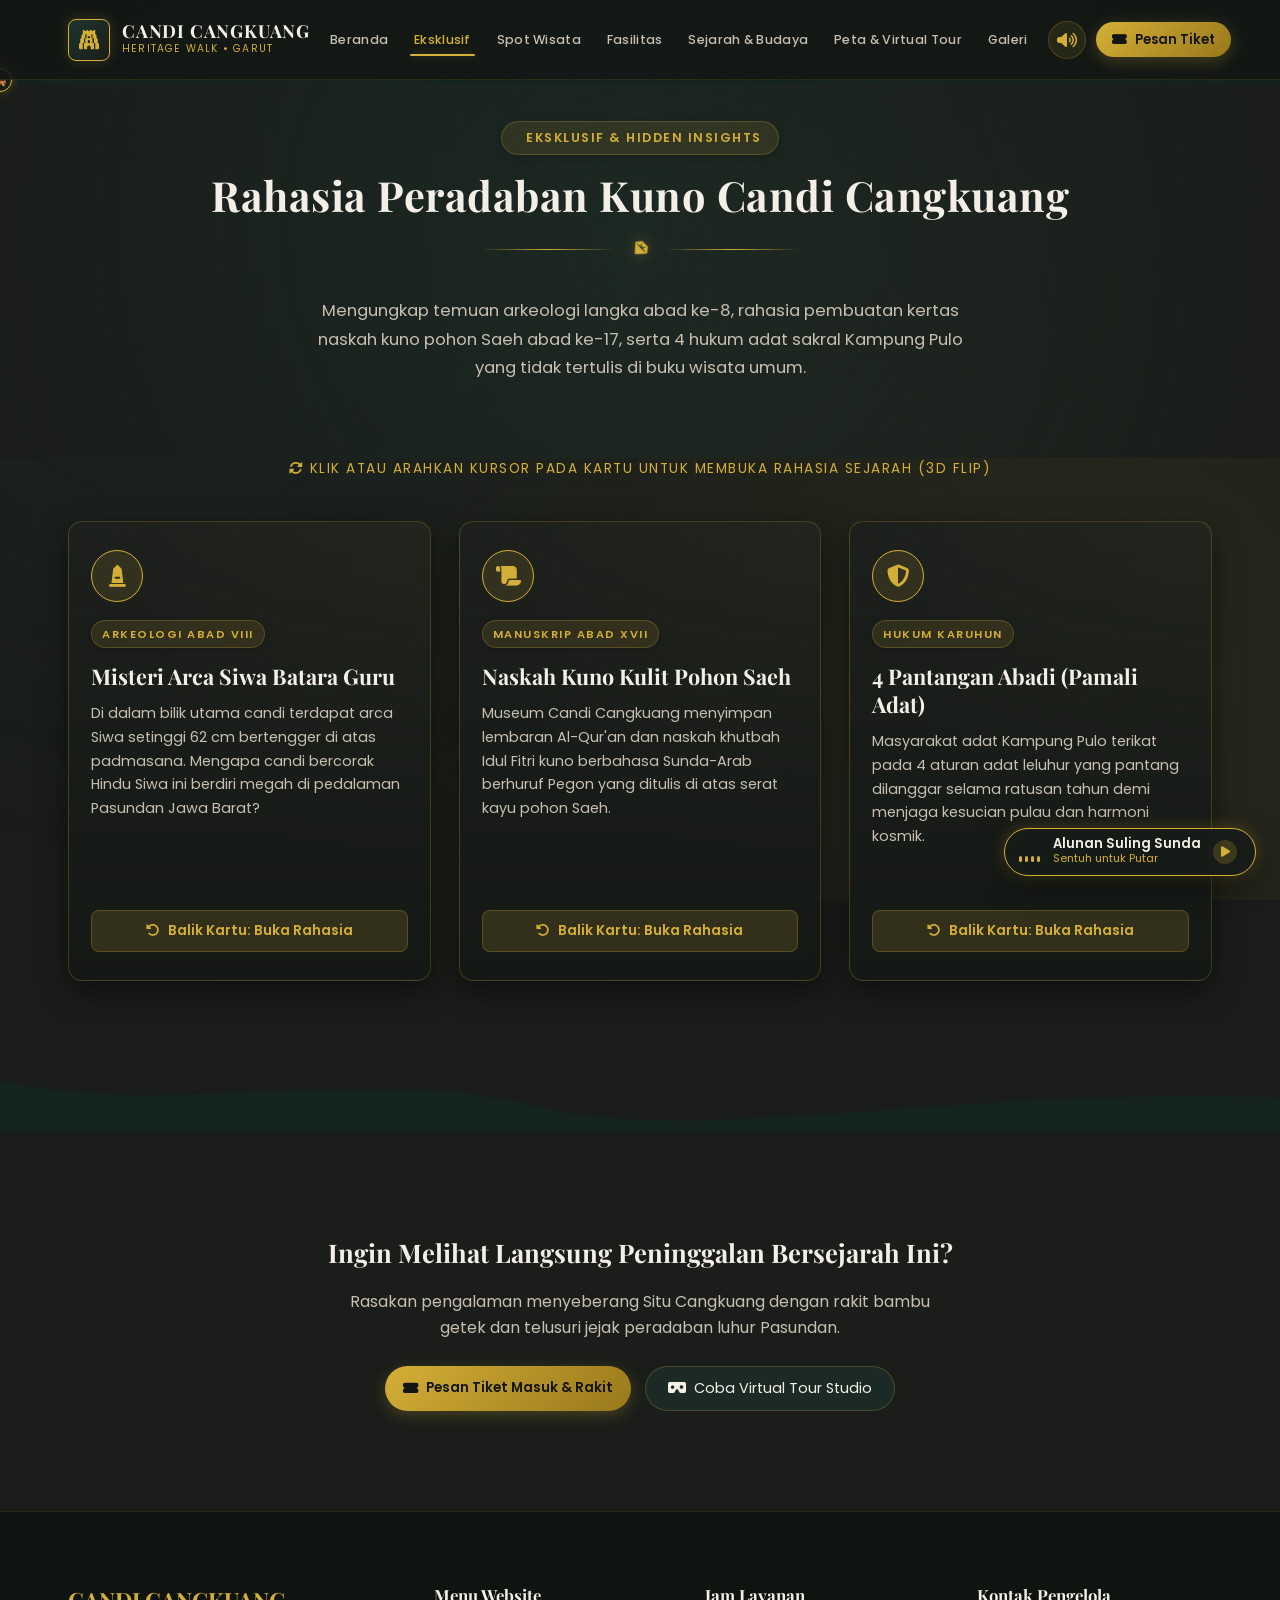
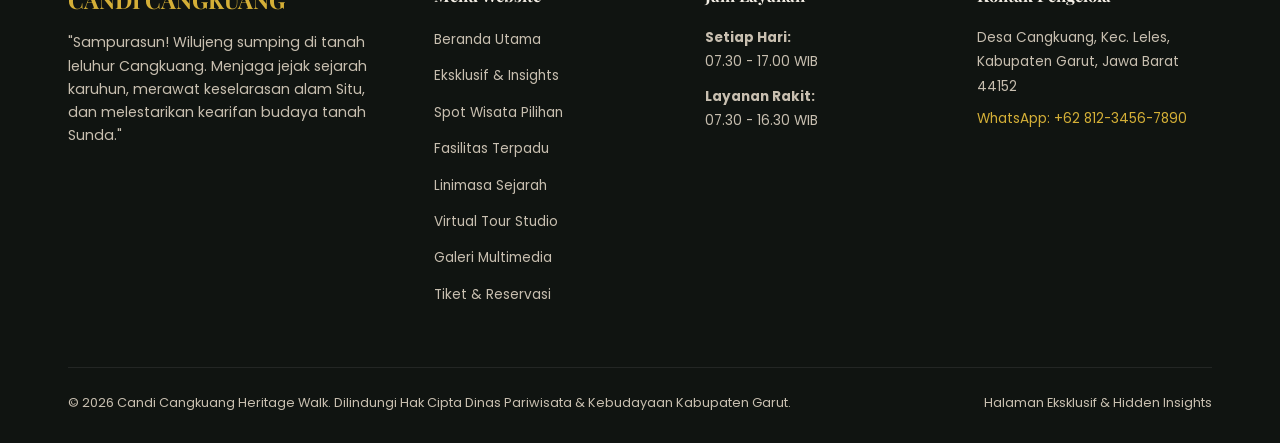
==== commit 41cefa81: "Redesign world-class UI/UX: Dark Andesite theme, 6+1 Kampung Pulo simulator, 3D flip cards, continuo" ====
--- a/eksklusif.html
+++ b/eksklusif.html
@@ -52,7 +52,7 @@
           <i class="fas fa-volume-up"></i>
         </button>
         <a href="tiket.html" class="btn btn-primary btn-sm">
-          <i class="fas fa-ticket-alt"></i> Pesan Tiket
+          <i class="fas fa-ticket-alt"></i> <span>Pesan Tiket</span>
         </a>
         <button class="mobile-toggle" id="mobileToggle" aria-label="Buka Menu Navigasi">
           <i class="fas fa-bars"></i>
@@ -62,147 +62,187 @@
   </header>
 
   <!-- =========================================================================
-       SUBPAGE HERO BANNER
+       MAIN CONTENT: EKSKLUSIF & 3D FLIP SECRET CARDS
        ========================================================================= -->
-  <section class="subpage-hero" data-custom-folder="Menu Beranda (Background)">
-    <div class="container">
-      <div class="subpage-breadcrumb">
-        <a href="index.html"><i class="fas fa-home"></i> Beranda</a>
-        <span>/</span>
-        <span>Eksklusif & Hidden Insights</span>
-      </div>
-      <h1 class="subpage-title">Eksklusif & Hidden Insights</h1>
-      <p class="subpage-desc">
-        Mengupas tabir rahasia sejarah peradaban masa lampau, naskah kuno daun Saeh abad ke-17, misteri arca Batara Guru, serta hukum adat leluhur Kampung Pulo yang pantang dilanggar.
-      </p>
+  <main id="mainContent" class="page-main">
+
+    <!-- SUBPAGE HERO -->
+    <section class="py-section" style="padding-top: calc(var(--header-height) + 40px); padding-bottom: 40px; text-align: center; background: radial-gradient(circle at center, rgba(30, 53, 47, 0.4) 0%, var(--bg-andesite) 100%);">
+      <div class="container">
+        <span class="section-badge"><i class="fas fa-sparkles"></i> Eksklusif & Hidden Insights</span>
+        <h1 class="section-title">Rahasia Peradaban Kuno Candi Cangkuang</h1>
+        <div class="sunda-ornament-divider">
+          <i class="fas fa-gem sunda-ornament-icon"></i>
+        </div>
+        <p class="section-desc">
+          Mengungkap temuan arkeologi langka abad ke-8, rahasia pembuatan kertas naskah kuno pohon Saeh abad ke-17, serta 4 hukum adat sakral Kampung Pulo yang tidak tertulis di buku wisata umum.
+        </p>
+      </div>
+    </section>
+
+    <!-- 3D TILT & FLIP SECRET CARDS SECTION -->
+    <section class="py-section" style="padding-top: 0;">
+      <div class="container">
+        <div class="text-center" style="margin-bottom: 24px;">
+          <p style="font-size: 0.85rem; color: var(--gold-candi); text-transform: uppercase; letter-spacing: 1.5px;">
+            <i class="fas fa-sync-alt"></i> Klik atau Arahkan Kursor pada Kartu untuk Membuka Rahasia Sejarah (3D Flip)
+          </p>
+        </div>
+
+        <div class="cards-3d-grid">
+          <!-- CARD 1: ARCA BATARA GURU -->
+          <div class="card-3d-wrap">
+            <div class="card-3d-inner">
+              <!-- Front Side -->
+              <div class="card-3d-front">
+                <div>
+                  <div class="card-3d-icon"><i class="fas fa-monument"></i></div>
+                  <span class="section-badge" style="font-size: 0.7rem; padding: 4px 10px;">Arkeologi Abad VIII</span>
+                  <h3 class="card-3d-title">Misteri Arca Siwa Batara Guru</h3>
+                  <p class="card-3d-desc">
+                    Di dalam bilik utama candi terdapat arca Siwa setinggi 62 cm bertengger di atas padmasana. Mengapa candi bercorak Hindu Siwa ini berdiri megah di pedalaman Pasundan Jawa Barat?
+                  </p>
+                </div>
+                <div>
+                  <button class="card-flip-btn">
+                    <i class="fas fa-undo-alt"></i> Balik Kartu: Buka Rahasia
+                  </button>
+                </div>
+              </div>
+
+              <!-- Back Side -->
+              <div class="card-3d-back">
+                <div>
+                  <span class="section-badge" style="font-size: 0.7rem; padding: 4px 10px;">Catatan Peneliti 1966</span>
+                  <h3 class="card-3d-title" style="color: var(--gold-light);">Rahasia Garbhagriha & Arca</h3>
+                  <p style="font-size: 0.84rem; color: var(--text-lontar-muted); line-height: 1.6; margin-bottom: 12px;">
+                    1. <strong>Identifikasi Arca:</strong> Memiliki 4 tangan dengan atribut trisula, aksamala (tasbih), dan kamandalu. Posisi menghadap fajar timur melambangkan pemujaan matahari dan Siwa Mahadewa.
+                  </p>
+                  <p style="font-size: 0.84rem; color: var(--text-lontar-muted); line-height: 1.6;">
+                    2. <strong>Keunikan Pasundan:</strong> Ini adalah candi Hindu tertua dan satu-satunya di Tatar Sunda, membuktikan adanya jalur ziarah kerajaan Sunda kuno sebelum masa Pajajaran.
+                  </p>
+                </div>
+                <div style="margin-top: 14px;">
+                  <button class="card-flip-btn" style="background: rgba(0,0,0,0.4); border-color: var(--gold-candi);">
+                    <i class="fas fa-redo-alt"></i> Putar Kembali
+                  </button>
+                </div>
+              </div>
+            </div>
+          </div>
+
+          <!-- CARD 2: NASKAH KULIT POHON SAEH -->
+          <div class="card-3d-wrap">
+            <div class="card-3d-inner">
+              <!-- Front Side -->
+              <div class="card-3d-front">
+                <div>
+                  <div class="card-3d-icon"><i class="fas fa-scroll"></i></div>
+                  <span class="section-badge" style="font-size: 0.7rem; padding: 4px 10px;">Manuskrip Abad XVII</span>
+                  <h3 class="card-3d-title">Naskah Kuno Kulit Pohon Saeh</h3>
+                  <p class="card-3d-desc">
+                    Museum Candi Cangkuang menyimpan lembaran Al-Qur'an dan naskah khutbah Idul Fitri kuno berbahasa Sunda-Arab berhuruf Pegon yang ditulis di atas serat kayu pohon Saeh.
+                  </p>
+                </div>
+                <div>
+                  <button class="card-flip-btn">
+                    <i class="fas fa-undo-alt"></i> Balik Kartu: Buka Rahasia
+                  </button>
+                </div>
+              </div>
+
+              <!-- Back Side -->
+              <div class="card-3d-back">
+                <div>
+                  <span class="section-badge" style="font-size: 0.7rem; padding: 4px 10px;">Teknologi Kertas Kuno</span>
+                  <h3 class="card-3d-title" style="color: var(--gold-light);">Rahasia Ketahanan 400 Tahun</h3>
+                  <p style="font-size: 0.84rem; color: var(--text-lontar-muted); line-height: 1.6; margin-bottom: 12px;">
+                    1. <strong>Pohon Saeh:</strong> Diolah dari kulit kayu <em>Broussonetia papyrifera</em> yang ditempa hingga seratnya menyatu rapat. Getah alaminya mengandung zat penolak rayap dan jamur tropis.
+                  </p>
+                  <p style="font-size: 0.84rem; color: var(--text-lontar-muted); line-height: 1.6;">
+                    2. <strong>Tinta Karbon Organik:</strong> Tinta dibuat dari jelaga minyak kemiri campur getah damar, sehingga tulisan tangan Embah Dalem Arif Muhammad tetap pekat hingga kini.
+                  </p>
+                </div>
+                <div style="margin-top: 14px;">
+                  <button class="card-flip-btn" style="background: rgba(0,0,0,0.4); border-color: var(--gold-candi);">
+                    <i class="fas fa-redo-alt"></i> Putar Kembali
+                  </button>
+                </div>
+              </div>
+            </div>
+          </div>
+
+          <!-- CARD 3: 4 PANTANGAN ADAT KAMPUNG PULO -->
+          <div class="card-3d-wrap">
+            <div class="card-3d-inner">
+              <!-- Front Side -->
+              <div class="card-3d-front">
+                <div>
+                  <div class="card-3d-icon"><i class="fas fa-shield-alt"></i></div>
+                  <span class="section-badge" style="font-size: 0.7rem; padding: 4px 10px;">Hukum Karuhun</span>
+                  <h3 class="card-3d-title">4 Pantangan Abadi (Pamali Adat)</h3>
+                  <p class="card-3d-desc">
+                    Masyarakat adat Kampung Pulo terikat pada 4 aturan adat leluhur yang pantang dilanggar selama ratusan tahun demi menjaga kesucian pulau dan harmoni kosmik.
+                  </p>
+                </div>
+                <div>
+                  <button class="card-flip-btn">
+                    <i class="fas fa-undo-alt"></i> Balik Kartu: Buka Rahasia
+                  </button>
+                </div>
+              </div>
+
+              <!-- Back Side -->
+              <div class="card-3d-back">
+                <div>
+                  <span class="section-badge" style="font-size: 0.7rem; padding: 4px 10px;">Aturan Turun-Temurun</span>
+                  <h3 class="card-3d-title" style="color: var(--gold-light);">Rincian 4 Pamali Adat</h3>
+                  <ul style="font-size: 0.82rem; color: var(--text-lontar-muted); line-height: 1.5; padding-left: 18px; margin-bottom: 10px;">
+                    <li><strong>1. Pantangan Menambah Rumah:</strong> Jumlah tetap 6 rumah dan 1 tajug, tidak boleh bertambah atau berkurang.</li>
+                    <li><strong>2. Pantangan Atap Jumeneng:</strong> Atap wajib pelana datar (suhunan jolopong/panjang).</li>
+                    <li><strong>3. Pantangan Ternak Besar:</strong> Dilarang memelihara kerbau/kambing/sapi demi kebersihan tanah suci pulau.</li>
+                    <li><strong>4. Larangan Gong Perunggu:</strong> Menghormati tradisi ziarah sakral para leluhur.</li>
+                  </ul>
+                </div>
+                <div>
+                  <button class="card-flip-btn" style="background: rgba(0,0,0,0.4); border-color: var(--gold-candi);">
+                    <i class="fas fa-redo-alt"></i> Putar Kembali
+                  </button>
+                </div>
+              </div>
+            </div>
+          </div>
+        </div>
+      </div>
+    </section>
+
+    <!-- SECTION DIVIDER (WAVE) -->
+    <div class="wave-divider">
+      <svg viewBox="0 0 1200 120" preserveAspectRatio="none">
+        <path d="M0,0 C150,90 350,-40 500,60 C650,160 900,10 1200,40 L1200,120 L0,120 Z" fill="#142521"></path>
+      </svg>
     </div>
-  </section>
-
-  <!-- =========================================================================
-       MAIN CONTENT: EKSKLUSIF & HIDDEN INSIGHTS
-       ========================================================================= -->
-  <main class="py-section">
-    <div class="container">
-
-      <!-- INSIGHT 1: MISTERI NASKAH KUNO & ARCA BATARA GURU -->
-      <article class="feature-split" style="margin-bottom: 80px;">
-        <div class="feature-split-img">
-          <img src="https://upload.wikimedia.org/wikipedia/commons/0/04/Cangkuang_2.jpg" alt="Arca Siwa dan Candi Cangkuang" loading="lazy">
-        </div>
-        <div class="feature-split-content">
-          <span class="section-badge badge-accent">
-            <i class="fas fa-scroll"></i> Arkeologi & Manuskrip Saeh
-          </span>
-          <h2 class="section-title">Misteri Naskah Kuno & Arca Batara Guru</h2>
-          <p style="color:var(--text-muted); line-height:1.7;">
-            Di dalam bilik utama (<em>garbhagriha</em>) Candi Cangkuang, para arkeolog menemukan sebuah arca Dewa Siwa setinggi 62 cm yang bertengger di atas lapik teratai (*padmasana*). Arca ini digambarkan bertangan empat dengan atribut khas Batara Guru: trisula, tasbih (<em>aksamala</em>), dan kendi amerta.
-          </p>
-          <div class="culture-quote-box">
-            "Penemuan naskah khutbah Idul Fitri dan Al-Qur'an berbahan serat kulit pohon Saeh (Broussonetia papyrifera) abad ke-17 membuktikan adanya kesinambungan peradaban yang berakulturasi secara damai di pulau ini."
-          </div>
-          <ul class="insight-list" style="margin-top:10px;">
-            <li><strong>Arca Siwa Mahadewa:</strong> Posisi menghadap ke timur menyambut fajar menyiratkan fungsi suci pemujaan matahari dan Siwa sebagai dewa tertinggi.</li>
-            <li><strong>Kulit Kayu Saeh:</strong> Teknik pembuatan kertas tradisional Sunda kuno dari getah dan serat pohon Saeh yang tahan rayap selama ratusan tahun.</li>
-            <li><strong>Tulisan Tangan Pegon:</strong> Ditulis langsung oleh Embah Dalem Arif Muhammad menggunakan tinta getah alami.</li>
-          </ul>
-        </div>
-      </article>
-
-      <!-- INSIGHT 2: FILOSOFI KAMPUNG ADAT PULO -->
-      <article class="feature-split" style="margin-bottom: 80px;">
-        <div class="feature-split-content" style="order: 2;">
-          <span class="section-badge">
-            <i class="fas fa-home"></i> Falsafah Sakral Leluhur
-          </span>
-          <h2 class="section-title">Filosofi Sakral Kampung Adat Pulo</h2>
-          <p style="color:var(--text-muted); line-height:1.7;">
-            Tepat di samping pelataran candi berdiri Kampung Adat Pulo. Masyarakat adat di sini mematuhi hukum karuhun yang telah dipertahankan secara turun-temurun sejak abad ke-17.
-          </p>
-          <ul class="insight-list">
-            <li><strong>Struktur Enam Rumah Tetap:</strong> Hanya ada 6 unit rumah adat (3 menghadap ke utara, 3 ke selatan) dan 1 masjid kecil. Jumlah ini melambangkan 6 putri dan 1 putra dari Embah Dalem Arif Muhammad.</li>
-            <li><strong>Hukum Waris Matrilineal:</strong> Rumah adat hanya boleh diwariskan kepada anak perempuan sulung. Jika seorang anak laki-laki menikah, ia wajib meninggalkan pulau untuk membangun rumah tangganya di luar.</li>
-            <li><strong>Pantangan Hewan Ternak Besar:</strong> Dilarang keras memelihara kerbau, sapi, atau kambing guna menjaga kesucian dan kebersihan tanah pulau cagar budaya.</li>
-            <li><strong>Larangan Memukul Gong Perunggu:</strong> Sebagai bentuk penghormatan sakral terhadap para leluhur dan menjaga ketenangan pulau ritual.</li>
-          </ul>
-        </div>
-        <div class="feature-split-img" style="order: 1;">
-          <img src="https://upload.wikimedia.org/wikipedia/commons/8/8e/Galeri_Budaya_Nusantara_-_Rumah_Adat_Sunda.jpg" alt="Rumah Adat Kampung Pulo" loading="lazy">
-        </div>
-      </article>
-
-      <!-- INSIGHT 3: INTERACTIVE TRIVIA / HIDDEN FACTS CARD -->
-      <div style="background:var(--bg-card); border:1px solid var(--border-light); border-radius:var(--radius-lg); padding:48px 36px; box-shadow:var(--shadow-md);">
-        <div class="text-center" style="margin-bottom:36px;">
-          <span class="section-badge badge-accent">
-            <i class="fas fa-lightbulb"></i> Interaktif Trivia
-          </span>
-          <h2 class="section-title">Fakta Sejarah Langka yang Jarang Diketahui</h2>
-          <p class="section-desc">
-            Klik setiap pertanyaan interaktif di bawah ini untuk membuka rahasia sejarah unik di balik Candi Cangkuang:
-          </p>
-        </div>
-
-        <div class="trivia-container" style="max-width:840px; margin:0 auto;">
-          <!-- Trivia 1 -->
-          <div class="trivia-item active">
-            <div class="trivia-header">
-              <span>1. Dari Mana Asal Mula Nama "Cangkuang"?</span>
-              <i class="fas fa-chevron-down"></i>
-            </div>
-            <div class="trivia-content">
-              Nama "Cangkuang" berasal dari nama pohon pandan hutan langka berduri, yaitu <strong>Pohon Cangkuang</strong> (<em>Pandanus furcatus</em>), yang dahulu tumbuh lebat mengelilingi perairan Situ dan pulau ini. Daun pohon cangkuang zaman dahulu dimanfaatkan oleh penduduk setempat untuk membuat tudung saji, tikar, dan anyaman tradisional.
-            </div>
-          </div>
-
-          <!-- Trivia 2 -->
-          <div class="trivia-item">
-            <div class="trivia-header">
-              <span>2. Mengapa Candi Hindu Berdampingan dengan Tokoh Muslim?</span>
-              <i class="fas fa-chevron-down"></i>
-            </div>
-            <div class="trivia-content">
-              Ini adalah salah satu bukti akulturasi budaya paling damai di Indonesia. Pada abad ke-17, Embah Dalem Arif Muhammad (tokoh Mataram) menyebarkan Islam di wilayah ini dengan pendekatan santun dan penuh toleransi tanpa menghancurkan peninggalan candi Hindu peninggalan leluhur Sunda. Makamnya berada hanya berjarak 3 meter dari dinding candi.
-            </div>
-          </div>
-
-          <!-- Trivia 3 -->
-          <div class="trivia-item">
-            <div class="trivia-header">
-              <span>3. Mengapa Transportasi Menuju Candi Tetap Menggunakan Rakit Bambu?</span>
-              <i class="fas fa-chevron-down"></i>
-            </div>
-            <div class="trivia-content">
-              Perahu bermesin sengaja dilarang beroperasi di Situ Cangkuang demi mempertahankan ekosistem perairan alami seluas 25 hektar dari pencemaran minyak dan suara bising, sekaligus melestarikan tradisi menyeberang getek bambu khas pedesaan Priangan yang telah berusia berabad-abad.
-            </div>
-          </div>
-
-          <!-- Trivia 4 -->
-          <div class="trivia-item">
-            <div class="trivia-header">
-              <span>4. Mengapa Hanya 6 Kepala Keluarga yang Boleh Mendiami Kampung Pulo?</span>
-              <i class="fas fa-chevron-down"></i>
-            </div>
-            <div class="trivia-content">
-              Aturan ini dibuat oleh para tetua adat agar pulau tidak mengalami kepadatan penduduk, menjaga kemurnian garis trah keturunan, serta memastikan sumber daya alam di pulau kecil tersebut tetap seimbang dan lestari sepanjang zaman.
-            </div>
-          </div>
-        </div>
-      </div>
-
-      <!-- Quick Navigation Call to Action -->
-      <div style="margin-top: 60px; text-align: center;">
-        <h3 style="font-family:var(--font-heading); color:var(--secondary); font-size:1.5rem; margin-bottom:16px;">Tertarik Menyaksikan Langsung Warisan Bersejarah Ini?</h3>
-        <div style="display:flex; justify-content:center; gap:16px; flex-wrap:wrap;">
-          <a href="spot-wisata.html" class="btn btn-primary">
-            <i class="fas fa-map-marked-alt"></i> Jelajahi Spot Wisata
+
+    <!-- CALL TO ACTION -->
+    <section class="py-section" style="text-align: center;">
+      <div class="container">
+        <h3 style="font-family: var(--font-heading); font-size: 1.6rem; color: var(--text-lontar); margin-bottom: 16px;">
+          Ingin Melihat Langsung Peninggalan Bersejarah Ini?
+        </h3>
+        <p style="color: var(--text-lontar-muted); max-width: 600px; margin: 0 auto 24px auto;">
+          Rasakan pengalaman menyeberang Situ Cangkuang dengan rakit bambu getek dan telusuri jejak peradaban luhur Pasundan.
+        </p>
+        <div style="display: flex; gap: 14px; justify-content: center; flex-wrap: wrap;">
+          <a href="tiket.html" class="btn btn-primary">
+            <i class="fas fa-ticket-alt"></i> Pesan Tiket Masuk & Rakit
           </a>
-          <a href="virtual-tour.html" class="btn btn-accent">
-            <i class="fas fa-vr-cardboard"></i> Coba Tur Virtual 360°
+          <a href="virtual-tour.html" class="btn btn-secondary">
+            <i class="fas fa-vr-cardboard"></i> Coba Virtual Tour Studio
           </a>
         </div>
       </div>
-
-    </div>
+    </section>
+
   </main>
 
   <!-- =========================================================================
@@ -213,52 +253,38 @@
       <div class="footer-top">
         <div class="footer-brand">
           <h2>CANDI CANGKUANG</h2>
-          <p class="footer-quote">
+          <p>
             "Sampurasun! Wilujeng sumping di tanah leluhur Cangkuang. Menjaga jejak sejarah karuhun, merawat keselarasan alam Situ, dan melestarikan kearifan budaya tanah Sunda."
           </p>
-          <div class="footer-socials">
-            <a href="#" class="social-icon" aria-label="Instagram"><i class="fab fa-instagram"></i></a>
-            <a href="#" class="social-icon" aria-label="YouTube"><i class="fab fa-youtube"></i></a>
-            <a href="#" class="social-icon" aria-label="Facebook"><i class="fab fa-facebook-f"></i></a>
-            <a href="#" class="social-icon" aria-label="TikTok"><i class="fab fa-tiktok"></i></a>
-          </div>
         </div>
 
         <div class="footer-col">
-          <h3>Tautan Halaman</h3>
+          <h4>Menu Website</h4>
           <ul class="footer-links">
-            <li><a href="index.html"><i class="fas fa-angle-right"></i> Beranda Utama</a></li>
-            <li><a href="eksklusif.html"><i class="fas fa-angle-right"></i> Eksklusif & Insights</a></li>
-            <li><a href="spot-wisata.html"><i class="fas fa-angle-right"></i> Spot Wisata Pilihan</a></li>
-            <li><a href="fasilitas.html"><i class="fas fa-angle-right"></i> Fasilitas Terpadu</a></li>
-            <li><a href="sejarah.html"><i class="fas fa-angle-right"></i> Linimasa Sejarah</a></li>
-            <li><a href="virtual-tour.html"><i class="fas fa-angle-right"></i> Virtual Tour 360°</a></li>
-            <li><a href="galeri.html"><i class="fas fa-angle-right"></i> Galeri Multimedia</a></li>
-            <li><a href="tiket.html"><i class="fas fa-angle-right"></i> Tiket & Reservasi</a></li>
+            <li><a href="index.html">Beranda Utama</a></li>
+            <li><a href="eksklusif.html">Eksklusif & Insights</a></li>
+            <li><a href="spot-wisata.html">Spot Wisata Pilihan</a></li>
+            <li><a href="fasilitas.html">Fasilitas Terpadu</a></li>
+            <li><a href="sejarah.html">Linimasa Sejarah</a></li>
+            <li><a href="virtual-tour.html">Virtual Tour Studio</a></li>
+            <li><a href="galeri.html">Galeri Multimedia</a></li>
+            <li><a href="tiket.html">Tiket & Reservasi</a></li>
           </ul>
         </div>
 
         <div class="footer-col">
-          <h3>Jam Operasional</h3>
-          <div class="footer-contact-item">
-            <i class="far fa-clock"></i>
+          <h4>Jam Layanan</h4>
+          <div style="font-size: 0.85rem; color: var(--text-lontar-muted); line-height: 1.8;">
             <div><strong>Setiap Hari:</strong><br>07.30 - 17.00 WIB</div>
-          </div>
-          <div class="footer-contact-item">
-            <i class="fas fa-ship"></i>
-            <div><strong>Layanan Rakit:</strong><br>07.30 - 16.30 WIB</div>
+            <div style="margin-top: 10px;"><strong>Layanan Rakit:</strong><br>07.30 - 16.30 WIB</div>
           </div>
         </div>
 
         <div class="footer-col">
-          <h3>Kontak Resmi</h3>
-          <div class="footer-contact-item">
-            <i class="fas fa-map-marker-alt"></i>
+          <h4>Kontak Pengelola</h4>
+          <div style="font-size: 0.85rem; color: var(--text-lontar-muted); line-height: 1.8;">
             <div>Desa Cangkuang, Kec. Leles, Kabupaten Garut, Jawa Barat 44152</div>
-          </div>
-          <div class="footer-contact-item">
-            <i class="fas fa-phone"></i>
-            <div>(0262) 234-5678 / WhatsApp Resmi</div>
+            <div style="margin-top: 8px; color: var(--gold-candi);">WhatsApp: +62 812-3456-7890</div>
           </div>
         </div>
       </div>
@@ -270,19 +296,12 @@
     </div>
   </footer>
 
-  <button class="back-to-top" id="backToTop" aria-label="Kembali ke atas">
-    <i class="fas fa-chevron-up"></i>
-  </button>
-
   <script src="./assets/js/main.js"></script>
-    <!-- Tag Audio (Nuansa Sunda: Alunan Suling Merdu & Gemercik Air Alami) -->
-    <audio id="bgMusic" loop preload="none">
-        <source src="https://archive.org/download/suling-sunda/SULING%20SUNDA.mp3" type="audio/mpeg">
-        <source src="https://archive.org/download/degungsundanesemusicofwestjava/05%20-%20Ayun%20Ambing.mp3" type="audio/mpeg">
-    </audio>
-    <!-- Skrip Kustomisasi Gambar & Pemutar Musik Sunda -->
-    <script src="./assets/js/custom-images.js"></script>
-    <script src="./assets/js/music-player.js"></script>
+  <audio id="bgMusic" loop preload="none">
+    <source src="https://archive.org/download/suling-sunda/SULING%20SUNDA.mp3" type="audio/mpeg">
+    <source src="https://archive.org/download/degungsundanesemusicofwestjava/05%20-%20Ayun%20Ambing.mp3" type="audio/mpeg">
+  </audio>
+  <script src="./assets/js/custom-images.js"></script>
+  <script src="./assets/js/music-player.js"></script>
 </body>
 </html>
-
--- a/assets/css/style.css
+++ b/assets/css/style.css
@@ -1,66 +1,70 @@
 /* ==========================================================================
-   CANDI CANGKUANG HERITAGE WALK - OFFICIAL TOURISM STYLESHEET
-   Design System & Color Palette conforming to design.md & rules.md
-   Author: Senior Full-Stack Developer & UI/UX Expert
+   CANDI CANGKUANG HERITAGE WALK - WORLD-CLASS OFFICIAL TOURISM STYLESHEET
+   Awwwards-Level Atmospheric Visual Identity & Signature Interactions
+   Color Palette: Batu Andesit Gelap (#1A1D1A), Krem Lontar Kuno (#F4EFE6), 
+                  Hijau Air Situ (#1E352F), Emas Kuno Candi (#D4AF37)
    ========================================================================== */
 
 /* --------------------------------------------------------------------------
-   1. CSS VARIABLES (DESIGN TOKENS)
+   1. DESIGN TOKENS (CSS VARIABLES)
    -------------------------------------------------------------------------- */
 :root {
-  /* Color Palette - Nusantara Historical & Nature Theme */
-  --primary: #A34828;           /* Terracotta / Bata Candi Kuno */
-  --primary-hover: #86361a;
-  --primary-light: #FBF2EE;
-  --primary-subtle: rgba(163, 72, 40, 0.08);
-
-  --secondary: #3E2723;         /* Earth / Kayu Rumah Adat Pulo */
-  --secondary-light: #5D4037;
-  --secondary-subtle: rgba(62, 39, 35, 0.06);
-
-  --accent: #D4AF37;            /* Gold / Emas Arca Batara Guru */
-  --accent-hover: #b89628;
-  --accent-light: #FDF9EC;
-  --accent-glow: rgba(212, 175, 55, 0.35);
-
-  --bg-light: #FDFBF7;          /* Kertas Papirus / Krem Hangat */
-  --bg-card: #FFFFFF;
-  --bg-dark: #2C3E35;           /* Hijau Lumut / Alam Situ Cangkuang */
-  --bg-darker: #1C2B24;
-  --bg-dark-card: #34483E;
-
-  --text-main: #2D2422;         /* Charcoal warm brown */
-  --text-muted: #6B5B57;        /* Soft earth brown */
-  --text-light: #FDFBF7;        /* Off-white */
-  --text-light-muted: #D5DDD8;  /* Muted sage white */
-
-  --border-light: #EBE4DA;
-  --border-focus: #D4AF37;
-  --border-dark: rgba(255, 255, 255, 0.12);
-
-  /* Elevation Shadows */
-  --shadow-sm: 0 2px 8px rgba(62, 39, 35, 0.06);
-  --shadow-md: 0 10px 25px rgba(62, 39, 35, 0.08);
-  --shadow-lg: 0 18px 40px rgba(62, 39, 35, 0.12);
-  --shadow-floating: 0 20px 48px rgba(44, 62, 53, 0.18);
+  /* Core Nusantara Color Palette */
+  --bg-dark-base: #101411;         /* Obsidian / Andesit terdalam */
+  --bg-andesite: #1A1D1A;          /* Batu Andesit Candi Abad VIII */
+  --bg-andesite-card: #222723;     /* Kartu Elegan Andesit */
+  --bg-andesite-elevated: #2A312B; /* Elevasi Elemen Interaktif */
+
+  --bg-situ: #1E352F;              /* Hijau Lumut & Air Danau Situ Cangkuang */
+  --bg-situ-deep: #142521;         /* Kedalaman Perairan Danau */
+  --bg-situ-light: #2A4840;        /* Pantulan Teratai Danau */
+
+  --text-lontar: #F4EFE6;          /* Krem Naskah Lontar Saeh Kuno */
+  --text-lontar-muted: #C8BFB0;    /* Krem Pudar Kertas Tradisional */
+  --text-lontar-dark: #2B231D;     /* Tinta Alami Naskah Pegon */
+
+  --gold-candi: #D4AF37;           /* Emas Sakral Arca Batara Guru */
+  --gold-light: #F3E5AB;           /* Kemilau Fajar di Situ Cangkuang */
+  --gold-dark: #99781B;            /* Perunggu Pusaka Adat */
+  --gold-glow: rgba(212, 175, 55, 0.32);
+
+  --terracotta: #B8532C;           /* Bata Merah & Tembikar Kuno */
+  --terracotta-light: #E07348;
+
+  /* Glassmorphism Borders & Shadows */
+  --border-gold: rgba(212, 175, 55, 0.24);
+  --border-gold-subtle: rgba(212, 175, 55, 0.12);
+  --border-stone: rgba(255, 255, 255, 0.08);
+
+  --glass-bg: rgba(26, 29, 26, 0.82);
+  --glass-bg-elevated: rgba(34, 39, 35, 0.92);
+  --glass-blur: blur(16px);
+  --glass-blur-sm: blur(8px);
+
+  --shadow-sm: 0 4px 16px rgba(0, 0, 0, 0.35);
+  --shadow-md: 0 10px 30px rgba(0, 0, 0, 0.5);
+  --shadow-lg: 0 20px 50px rgba(0, 0, 0, 0.65);
+  --shadow-gold: 0 8px 32px rgba(212, 175, 55, 0.2);
 
   /* Typography */
-  --font-heading: 'Playfair Display', 'Merriweather', Georgia, serif;
-  --font-body: 'Poppins', 'Inter', -apple-system, BlinkMacSystemFont, 'Segoe UI', Roboto, sans-serif;
-  --font-accent: 'Cinzel', serif;
-
-  /* Layout & Animation */
-  --max-width: 1240px;
-  --radius-sm: 6px;
-  --radius-md: 12px;
-  --radius-lg: 20px;
+  --font-heading: 'Cinzel', 'Playfair Display', serif;
+  --font-body: 'Poppins', -apple-system, BlinkMacSystemFont, 'Segoe UI', Roboto, sans-serif;
+  --font-accent: 'Playfair Display', Georgia, serif;
+
+  /* Structural Dimensions */
+  --max-width: 1200px;
+  --header-height: 80px;
+  --radius-sm: 8px;
+  --radius-md: 14px;
+  --radius-lg: 22px;
   --radius-full: 9999px;
-  --transition: all 0.3s cubic-bezier(0.25, 0.8, 0.25, 1);
-  --header-height: 80px;
+
+  --transition-fast: 0.2s cubic-bezier(0.2, 0.8, 0.2, 1);
+  --transition-smooth: 0.4s cubic-bezier(0.16, 1, 0.3, 1);
 }
 
 /* --------------------------------------------------------------------------
-   2. BASE RESET & GLOBAL STYLES
+   2. BASE RESET & GLOBAL RESPONSIVENESS (ANTI OVERFLOW)
    -------------------------------------------------------------------------- */
 *, *::before, *::after {
   box-sizing: border-box;
@@ -68,137 +72,291 @@
   padding: 0;
 }
 
-html {
+html, body {
+  width: 100%;
+  max-width: 100%;
+  overflow-x: hidden;
+  position: relative;
   scroll-behavior: smooth;
+  background-color: var(--bg-andesite);
+  color: var(--text-lontar);
+  font-family: var(--font-body);
   font-size: 16px;
-}
-
-body {
-  font-family: var(--font-body);
-  background-color: var(--bg-light);
-  color: var(--text-main);
   line-height: 1.65;
-  overflow-x: hidden;
   -webkit-font-smoothing: antialiased;
   -moz-osx-font-smoothing: grayscale;
 }
 
-img {
+body::before {
+  content: '';
+  position: fixed;
+  top: 0;
+  left: 0;
+  right: 0;
+  bottom: 0;
+  pointer-events: none;
+  background: 
+    radial-gradient(circle at 15% 25%, rgba(30, 53, 47, 0.25) 0%, transparent 50%),
+    radial-gradient(circle at 85% 75%, rgba(212, 175, 55, 0.08) 0%, transparent 60%);
+  z-index: 0;
+}
+
+img, video, iframe, canvas, svg {
   max-width: 100%;
   height: auto;
   display: block;
+  box-sizing: border-box;
 }
 
 a {
   color: inherit;
   text-decoration: none;
-  transition: var(--transition);
+  transition: var(--transition-fast);
 }
 
 button, input, select, textarea {
   font-family: inherit;
   font-size: inherit;
+  color: inherit;
   outline: none;
-}
-
-/* Custom Selection & Scrollbar */
+  box-sizing: border-box;
+}
+
 ::selection {
-  background: var(--primary);
-  color: #FFFFFF;
-}
-
+  background: var(--gold-candi);
+  color: var(--bg-dark-base);
+}
+
+/* Custom Scrollbar */
 ::-webkit-scrollbar {
-  width: 10px;
+  width: 8px;
 }
 ::-webkit-scrollbar-track {
-  background: var(--bg-light);
+  background: var(--bg-dark-base);
 }
 ::-webkit-scrollbar-thumb {
-  background: #C4B5A5;
-  border-radius: 5px;
-  border: 2px solid var(--bg-light);
+  background: var(--bg-situ);
+  border-radius: 4px;
+  border: 1px solid var(--border-gold-subtle);
 }
 ::-webkit-scrollbar-thumb:hover {
-  background: var(--primary);
-}
-
-/* Container Utility */
+  background: var(--gold-candi);
+}
+
+/* Universal Container */
 .container {
   width: 100%;
   max-width: var(--max-width);
   margin-left: auto;
   margin-right: auto;
-  padding-left: 24px;
-  padding-right: 24px;
-}
-
-/* Section Header Typography */
+  padding-left: clamp(16px, 3.5vw, 28px);
+  padding-right: clamp(16px, 3.5vw, 28px);
+  box-sizing: border-box;
+  position: relative;
+  z-index: 1;
+}
+
+.text-center {
+  text-align: center;
+}
+
+/* Section Spacing */
+.py-section {
+  padding-top: clamp(60px, 8vw, 100px);
+  padding-bottom: clamp(60px, 8vw, 100px);
+  position: relative;
+}
+
+/* --------------------------------------------------------------------------
+   3. TYPOGRAPHY & LUXURY BADGES
+   -------------------------------------------------------------------------- */
 .section-badge {
   display: inline-flex;
   align-items: center;
   gap: 8px;
-  background-color: var(--primary-light);
-  color: var(--primary);
+  background: rgba(212, 175, 55, 0.12);
+  border: 1px solid var(--border-gold);
+  color: var(--gold-candi);
   padding: 6px 16px;
   border-radius: var(--radius-full);
-  font-size: 0.825rem;
+  font-size: 0.78rem;
   font-weight: 600;
-  letter-spacing: 1px;
   text-transform: uppercase;
+  letter-spacing: 1.5px;
   margin-bottom: 14px;
-  border: 1px solid rgba(163, 72, 40, 0.2);
-}
-
-.section-badge.badge-accent {
-  background-color: var(--accent-light);
-  color: #8C701B;
-  border-color: rgba(212, 175, 55, 0.3);
-}
-
-.section-badge.badge-dark {
-  background-color: rgba(255, 255, 255, 0.1);
-  color: var(--accent);
-  border-color: rgba(212, 175, 55, 0.4);
+  backdrop-filter: var(--glass-blur-sm);
+  box-shadow: 0 2px 10px rgba(0, 0, 0, 0.2);
 }
 
 .section-title {
   font-family: var(--font-heading);
-  font-size: clamp(2rem, 3.8vw, 2.85rem);
-  color: var(--secondary);
+  font-size: clamp(1.8rem, 3.5vw, 2.6rem);
+  font-weight: 700;
+  color: var(--text-lontar);
   line-height: 1.25;
   margin-bottom: 16px;
-  font-weight: 700;
-}
-
-.section-title.title-white {
-  color: var(--text-light);
+  letter-spacing: 0.5px;
+  overflow-wrap: break-word;
+  word-break: break-word;
 }
 
 .section-desc {
-  color: var(--text-muted);
-  font-size: 1.05rem;
+  font-size: clamp(0.95rem, 1.3vw, 1.05rem);
+  color: var(--text-lontar-muted);
   max-width: 680px;
-  margin-left: auto;
-  margin-right: auto;
+  margin: 0 auto 36px auto;
   line-height: 1.7;
-}
-
-.section-desc.desc-white {
-  color: var(--text-light-muted);
-}
-
-.text-center {
-  text-align: center;
-}
-
-/* Common Section Padding */
-.py-section {
-  padding-top: 96px;
-  padding-bottom: 96px;
+  overflow-wrap: break-word;
 }
 
 /* --------------------------------------------------------------------------
-   3. HEADER & STICKY NAVBAR
+   4. ATMOSPHERIC SECTION DIVIDERS & SUNDANESE GEOMETRIC ORNAMENTS
+   -------------------------------------------------------------------------- */
+.sunda-ornament-divider {
+  display: flex;
+  align-items: center;
+  justify-content: center;
+  gap: 16px;
+  margin: 20px auto 40px auto;
+  max-width: 320px;
+}
+
+.sunda-ornament-divider::before,
+.sunda-ornament-divider::after {
+  content: '';
+  flex: 1;
+  height: 1px;
+  background: linear-gradient(90deg, transparent, var(--gold-candi), transparent);
+}
+
+.sunda-ornament-icon {
+  color: var(--gold-candi);
+  font-size: 1rem;
+  transform: rotate(45deg);
+  display: inline-block;
+  filter: drop-shadow(0 0 6px var(--gold-glow));
+}
+
+.wave-divider {
+  width: 100%;
+  overflow: hidden;
+  line-height: 0;
+  position: relative;
+  z-index: 2;
+}
+
+.wave-divider svg {
+  position: relative;
+  display: block;
+  width: calc(100% + 1.3px);
+  height: 50px;
+}
+
+.wave-divider.top {
+  transform: rotate(180deg);
+}
+
+/* --------------------------------------------------------------------------
+   5. FLOATING MIST / FOG CSS ANIMATION (SUASANA PAGI DANAU & CANDI SAKRAL)
+   -------------------------------------------------------------------------- */
+.mist-container {
+  position: absolute;
+  top: 0;
+  left: 0;
+  width: 100%;
+  height: 100%;
+  overflow: hidden;
+  pointer-events: none;
+  z-index: 1;
+}
+
+.mist-layer {
+  position: absolute;
+  top: 0;
+  left: -50%;
+  width: 200%;
+  height: 100%;
+  background-repeat: repeat-x;
+  background-size: 50% 100%;
+  opacity: 0.35;
+}
+
+.mist-layer-1 {
+  background-image: 
+    radial-gradient(ellipse at 20% 50%, rgba(244, 239, 230, 0.14) 0%, transparent 60%),
+    radial-gradient(ellipse at 70% 60%, rgba(30, 53, 47, 0.2) 0%, transparent 65%);
+  animation: mistDrift1 28s ease-in-out infinite alternate;
+}
+
+.mist-layer-2 {
+  background-image: 
+    radial-gradient(ellipse at 40% 40%, rgba(212, 175, 55, 0.08) 0%, transparent 55%),
+    radial-gradient(ellipse at 85% 30%, rgba(244, 239, 230, 0.1) 0%, transparent 50%);
+  animation: mistDrift2 38s ease-in-out infinite alternate;
+  opacity: 0.25;
+}
+
+@keyframes mistDrift1 {
+  0% { transform: translateX(0) scaleY(1); }
+  50% { transform: translateX(8%) scaleY(1.08); }
+  100% { transform: translateX(16%) scaleY(1); }
+}
+
+@keyframes mistDrift2 {
+  0% { transform: translateX(12%) scaleY(1.05); }
+  50% { transform: translateX(4%) scaleY(0.95); }
+  100% { transform: translateX(-6%) scaleY(1.02); }
+}
+
+/* --------------------------------------------------------------------------
+   6. INDIKATOR SCROLL: PERJALANAN RAKIT BAMBU (SITU CANGKUANG)
+   -------------------------------------------------------------------------- */
+.raft-scroll-tracker {
+  position: fixed;
+  top: var(--header-height);
+  left: 0;
+  width: 100%;
+  height: 4px;
+  background: rgba(20, 37, 33, 0.6);
+  z-index: 998;
+  pointer-events: none;
+  backdrop-filter: blur(4px);
+}
+
+.raft-stream-bar {
+  height: 100%;
+  width: 0%;
+  background: linear-gradient(90deg, var(--bg-situ), var(--gold-candi));
+  position: relative;
+  box-shadow: 0 0 10px var(--gold-glow);
+  transition: width 0.08s linear;
+}
+
+.raft-sailor-icon {
+  position: absolute;
+  right: -12px;
+  top: -12px;
+  width: 24px;
+  height: 24px;
+  display: flex;
+  align-items: center;
+  justify-content: center;
+  background: var(--bg-andesite);
+  border: 1px solid var(--gold-candi);
+  border-radius: 50%;
+  font-size: 11px;
+  color: var(--gold-candi);
+  box-shadow: 0 0 8px var(--gold-glow);
+  animation: raftRocking 2.5s ease-in-out infinite;
+}
+
+@keyframes raftRocking {
+  0%, 100% { transform: rotate(-5deg) translateY(0); }
+  50% { transform: rotate(5deg) translateY(-2px); }
+}
+
+/* --------------------------------------------------------------------------
+   7. STICKY GLASSMORPHIC NAVBAR (RESPONSIVE & ADAPTIVE)
    -------------------------------------------------------------------------- */
 .site-header {
   position: fixed;
@@ -206,18 +364,18 @@
   left: 0;
   width: 100%;
   height: var(--header-height);
+  background: rgba(18, 22, 19, 0.75);
+  backdrop-filter: var(--glass-blur);
+  -webkit-backdrop-filter: var(--glass-blur);
+  border-bottom: 1px solid var(--border-gold-subtle);
   z-index: 1000;
-  transition: background-color 0.4s ease, box-shadow 0.4s ease, backdrop-filter 0.4s ease;
-  background: transparent;
+  transition: all 0.3s ease;
 }
 
 .site-header.scrolled {
-  background: rgba(253, 251, 247, 0.95);
-  backdrop-filter: blur(12px);
-  -webkit-backdrop-filter: blur(12px);
-  box-shadow: 0 4px 20px rgba(62, 39, 35, 0.08);
-  border-bottom: 1px solid var(--border-light);
-  height: 72px;
+  background: rgba(16, 20, 17, 0.94);
+  box-shadow: 0 6px 24px rgba(0, 0, 0, 0.6);
+  border-bottom: 1px solid var(--border-gold);
 }
 
 .navbar-inner {
@@ -225,77 +383,78 @@
   align-items: center;
   justify-content: space-between;
   height: 100%;
-}
-
-/* Logo Brand */
+  gap: 16px;
+}
+
+/* Brand Logo */
 .brand-logo {
   display: flex;
   align-items: center;
   gap: 12px;
   flex-shrink: 0;
+  min-width: 0;
 }
 
 .brand-icon-wrapper {
-  width: 40px;
-  height: 40px;
-  min-width: 40px;
-  background: linear-gradient(135deg, var(--primary), var(--secondary));
-  border-radius: 10px;
+  width: 42px;
+  height: 42px;
+  min-width: 42px;
+  background: linear-gradient(135deg, var(--bg-situ), var(--bg-andesite));
+  border: 1px solid var(--gold-candi);
+  border-radius: var(--radius-sm);
   display: flex;
   align-items: center;
   justify-content: center;
-  color: var(--accent);
-  box-shadow: 0 4px 12px rgba(163, 72, 40, 0.25);
-  border: 1px solid rgba(212, 175, 55, 0.4);
+  color: var(--gold-candi);
+  box-shadow: 0 0 12px rgba(212, 175, 55, 0.2);
+}
+
+.brand-text {
+  min-width: 0;
 }
 
 .brand-text h1 {
   font-family: var(--font-heading);
-  font-size: 1.1rem;
-  font-weight: 800;
-  color: var(--text-light);
-  letter-spacing: 0.5px;
-  line-height: 1.1;
-  transition: var(--transition);
+  font-size: clamp(0.95rem, 1.4vw, 1.15rem);
+  font-weight: 700;
+  color: var(--text-lontar);
+  letter-spacing: 0.8px;
+  line-height: 1.15;
   white-space: nowrap;
 }
 
 .brand-text span {
-  font-size: 0.68rem;
-  color: rgba(255, 255, 255, 0.8);
-  font-weight: 400;
-  letter-spacing: 1px;
+  font-size: clamp(0.6rem, 0.8vw, 0.68rem);
+  color: var(--gold-candi);
+  letter-spacing: 1.2px;
   display: block;
   white-space: nowrap;
 }
 
-.site-header.scrolled .brand-text h1 {
-  color: var(--secondary);
-}
-
-.site-header.scrolled .brand-text span {
-  color: var(--text-muted);
-}
-
-/* Navigation Links */
+/* Desktop Navigation Links */
 .nav-menu {
   display: flex;
   align-items: center;
-  gap: 20px;
+  gap: clamp(8px, 1.4vw, 22px);
   list-style: none;
+  margin: 0;
+  padding: 0;
 }
 
 .nav-link {
-  font-size: 0.85rem;
+  font-size: clamp(0.78rem, 0.9vw, 0.88rem);
   font-weight: 500;
-  color: rgba(255, 255, 255, 0.9);
-  position: relative;
-  padding: 6px 0;
+  color: var(--text-lontar-muted);
+  position: relative;
+  padding: 8px 4px;
   white-space: nowrap;
-}
-
-.site-header.scrolled .nav-link {
-  color: var(--text-main);
+  letter-spacing: 0.3px;
+  transition: var(--transition-fast);
+}
+
+.nav-link:hover,
+.nav-link.active {
+  color: var(--gold-candi);
 }
 
 .nav-link::after {
@@ -305,23 +464,10 @@
   left: 0;
   width: 0;
   height: 2px;
-  background: var(--accent);
+  background: var(--gold-candi);
+  box-shadow: 0 0 8px var(--gold-glow);
   transition: width 0.3s ease;
-}
-
-.nav-link:hover, .nav-link.active {
-  color: var(--accent);
-}
-
-.site-header.scrolled .nav-link:hover,
-.site-header.scrolled .nav-link.active {
-  color: var(--primary);
-}
-
-.site-header.scrolled .nav-link.active::after,
-.site-header.scrolled .nav-link:hover::after {
-  background: var(--primary);
-  width: 100%;
+  border-radius: 2px;
 }
 
 .nav-link:hover::after,
@@ -329,449 +475,1583 @@
   width: 100%;
 }
 
-/* Nav Actions */
+/* Header Action Buttons */
 .nav-actions {
   display: flex;
   align-items: center;
-  gap: 14px;
-}
-
-/* Ambience Audio Toggle Button */
+  gap: 10px;
+  flex-shrink: 0;
+}
+
 .btn-ambience {
-  background: rgba(255, 255, 255, 0.15);
-  border: 1px solid rgba(255, 255, 255, 0.3);
-  color: var(--text-light);
-  width: 40px;
-  height: 40px;
-  border-radius: var(--radius-full);
+  width: 38px;
+  height: 38px;
+  border-radius: 50%;
+  background: rgba(212, 175, 55, 0.1);
+  border: 1px solid var(--border-gold);
+  color: var(--gold-candi);
   display: flex;
   align-items: center;
   justify-content: center;
   cursor: pointer;
-  transition: var(--transition);
-  position: relative;
-}
-
+  transition: var(--transition-fast);
+}
+
+.btn-ambience:hover,
 .btn-ambience.playing {
-  background: var(--accent);
-  color: var(--secondary);
-  border-color: var(--accent);
-  animation: pulse-glow 2s infinite;
-}
-
-.site-header.scrolled .btn-ambience {
-  background: var(--primary-light);
-  border-color: rgba(163, 72, 40, 0.2);
-  color: var(--primary);
-}
-
-.site-header.scrolled .btn-ambience.playing {
-  background: var(--accent);
-  color: var(--secondary);
-}
-
-@keyframes pulse-glow {
-  0% { box-shadow: 0 0 0 0 rgba(212, 175, 55, 0.6); }
-  70% { box-shadow: 0 0 0 10px rgba(212, 175, 55, 0); }
-  100% { box-shadow: 0 0 0 0 rgba(212, 175, 55, 0); }
-}
-
-/* Button CTA */
-.btn {
+  background: var(--gold-candi);
+  color: var(--bg-dark-base);
+  box-shadow: 0 0 12px var(--gold-glow);
+}
+
+.btn-primary {
   display: inline-flex;
   align-items: center;
-  justify-content: center;
-  gap: 10px;
-  padding: 12px 24px;
-  border-radius: var(--radius-md);
+  gap: 8px;
+  background: linear-gradient(135deg, var(--gold-candi), var(--gold-dark));
+  color: #121513 !important;
   font-weight: 600;
-  font-size: 0.95rem;
+  font-size: 0.85rem;
+  padding: 8px 18px;
+  border-radius: var(--radius-full);
+  border: none;
   cursor: pointer;
-  border: none;
-  transition: var(--transition);
-  text-decoration: none;
-}
-
-.btn-primary {
-  background: var(--primary);
-  color: #FFFFFF;
-  box-shadow: 0 4px 14px rgba(163, 72, 40, 0.3);
+  box-shadow: 0 4px 15px rgba(212, 175, 55, 0.25);
+  white-space: nowrap;
+  transition: var(--transition-fast);
 }
 
 .btn-primary:hover {
-  background: var(--primary-hover);
   transform: translateY(-2px);
-  box-shadow: 0 6px 18px rgba(163, 72, 40, 0.4);
-}
-
-.btn-accent {
-  background: var(--accent);
-  color: var(--secondary);
-  box-shadow: 0 4px 14px rgba(212, 175, 55, 0.3);
-}
-
-.btn-accent:hover {
-  background: var(--accent-hover);
-  color: #FFFFFF;
-  transform: translateY(-2px);
-}
-
-.btn-outline-white {
-  background: transparent;
-  color: #FFFFFF;
-  border: 1.5px solid rgba(255, 255, 255, 0.6);
-  backdrop-filter: blur(4px);
-}
-
-.btn-outline-white:hover {
-  background: #FFFFFF;
-  color: var(--secondary);
-  border-color: #FFFFFF;
-  transform: translateY(-2px);
-}
-
-.btn-sm {
-  padding: 8px 18px;
-  font-size: 0.85rem;
-}
-
-/* Mobile Toggle Hamburger */
+  box-shadow: 0 6px 20px rgba(212, 175, 55, 0.4);
+}
+
 .mobile-toggle {
   display: none;
   background: transparent;
-  border: none;
+  border: 1px solid var(--border-gold-subtle);
+  color: var(--text-lontar);
+  width: 40px;
+  height: 40px;
+  border-radius: var(--radius-sm);
   cursor: pointer;
-  color: #FFFFFF;
-  font-size: 1.5rem;
-  padding: 6px;
-}
-
-.site-header.scrolled .mobile-toggle {
-  color: var(--secondary);
+  align-items: center;
+  justify-content: center;
+  font-size: 1.1rem;
 }
 
 /* --------------------------------------------------------------------------
-   4. HERO SECTION
+   8. HERO SECTION WITH CINEMATIC LIGHTING & TEXTURE
    -------------------------------------------------------------------------- */
 .hero-section {
   position: relative;
   min-height: 100vh;
   display: flex;
   align-items: center;
-  background: linear-gradient(180deg, rgba(28, 43, 36, 0.72) 0%, rgba(44, 62, 53, 0.85) 100%),
-              url('https://upload.wikimedia.org/wikipedia/commons/1/1c/Candi_cangkuang.jpg') center/cover no-repeat;
-  background-attachment: fixed;
-  color: #FFFFFF;
-  padding-top: 120px;
+  justify-content: center;
+  padding-top: calc(var(--header-height) + 30px);
   padding-bottom: 80px;
+  background: 
+    linear-gradient(180deg, rgba(16, 20, 17, 0.72) 0%, rgba(26, 29, 26, 0.88) 70%, var(--bg-andesite) 100%),
+    url('https://upload.wikimedia.org/wikipedia/commons/1/1c/Candi_cangkuang.jpg') center/cover no-repeat;
+  text-align: center;
   overflow: hidden;
 }
 
-.hero-overlay-pattern {
+.hero-content {
+  position: relative;
+  z-index: 2;
+  max-width: 900px;
+  margin: 0 auto;
+}
+
+.hero-title {
+  font-family: var(--font-heading);
+  font-size: clamp(2.2rem, 5.5vw, 3.8rem);
+  font-weight: 700;
+  color: var(--text-lontar);
+  line-height: 1.15;
+  margin-bottom: 20px;
+  text-shadow: 0 4px 20px rgba(0, 0, 0, 0.7);
+  letter-spacing: 0.5px;
+}
+
+.hero-title span {
+  color: var(--gold-candi);
+  display: block;
+  font-size: clamp(1.4rem, 3.2vw, 2.2rem);
+  font-family: var(--font-accent);
+  font-style: italic;
+  font-weight: 400;
+  margin-top: 6px;
+}
+
+.hero-subtitle {
+  font-size: clamp(0.95rem, 1.5vw, 1.15rem);
+  color: var(--text-lontar-muted);
+  max-width: 720px;
+  margin: 0 auto 36px auto;
+  line-height: 1.7;
+  text-shadow: 0 2px 8px rgba(0, 0, 0, 0.6);
+}
+
+.hero-cta-group {
+  display: flex;
+  align-items: center;
+  justify-content: center;
+  gap: 16px;
+  flex-wrap: wrap;
+  margin-bottom: 60px;
+}
+
+.btn-secondary {
+  display: inline-flex;
+  align-items: center;
+  gap: 8px;
+  background: rgba(30, 53, 47, 0.6);
+  color: var(--text-lontar);
+  border: 1px solid var(--border-gold);
+  font-size: 0.9rem;
+  padding: 10px 22px;
+  border-radius: var(--radius-full);
+  backdrop-filter: var(--glass-blur-sm);
+  transition: var(--transition-fast);
+}
+
+.btn-secondary:hover {
+  background: var(--bg-situ);
+  border-color: var(--gold-candi);
+  color: var(--gold-light);
+  transform: translateY(-2px);
+}
+
+/* Hero Stats Glassmorphic Grid */
+.hero-stats-grid {
+  display: grid;
+  grid-template-columns: repeat(4, 1fr);
+  gap: 16px;
+  margin-top: 20px;
+}
+
+.hero-stat-card {
+  background: rgba(26, 29, 26, 0.65);
+  backdrop-filter: var(--glass-blur);
+  -webkit-backdrop-filter: var(--glass-blur);
+  border: 1px solid var(--border-gold-subtle);
+  border-radius: var(--radius-md);
+  padding: 20px 14px;
+  box-shadow: var(--shadow-sm);
+  transition: var(--transition-smooth);
+}
+
+.hero-stat-card:hover {
+  transform: translateY(-4px);
+  border-color: var(--gold-candi);
+  box-shadow: 0 8px 24px rgba(212, 175, 55, 0.15);
+}
+
+.hero-stat-number {
+  font-family: var(--font-heading);
+  font-size: 1.9rem;
+  font-weight: 700;
+  color: var(--gold-candi);
+  line-height: 1.1;
+  margin-bottom: 4px;
+}
+
+.hero-stat-label {
+  font-size: 0.8rem;
+  color: var(--text-lontar-muted);
+  font-weight: 500;
+}
+
+/* --------------------------------------------------------------------------
+   9. SIGNATURE COMPONENT: SIMULASI DENAH INTERAKTIF "6+1 KAMPUNG PULO"
+   -------------------------------------------------------------------------- */
+.pulo-simulator-section {
+  background: linear-gradient(180deg, var(--bg-andesite) 0%, var(--bg-situ-deep) 50%, var(--bg-andesite) 100%);
+  position: relative;
+  overflow: hidden;
+}
+
+.pulo-simulator-card {
+  background: rgba(26, 29, 26, 0.85);
+  backdrop-filter: var(--glass-blur);
+  border: 1px solid var(--border-gold);
+  border-radius: var(--radius-lg);
+  padding: clamp(24px, 4vw, 44px);
+  box-shadow: var(--shadow-lg);
+  position: relative;
+}
+
+.pulo-filter-chips {
+  display: flex;
+  align-items: center;
+  justify-content: center;
+  gap: 10px;
+  flex-wrap: wrap;
+  margin-bottom: 30px;
+}
+
+.pulo-filter-btn {
+  background: rgba(34, 39, 35, 0.8);
+  border: 1px solid var(--border-stone);
+  color: var(--text-lontar-muted);
+  padding: 6px 14px;
+  border-radius: var(--radius-full);
+  font-size: 0.8rem;
+  cursor: pointer;
+  transition: var(--transition-fast);
+}
+
+.pulo-filter-btn.active,
+.pulo-filter-btn:hover {
+  background: var(--bg-situ);
+  border-color: var(--gold-candi);
+  color: var(--gold-candi);
+}
+
+/* Architectural Layout Grid */
+.pulo-layout-wrapper {
+  display: grid;
+  grid-template-columns: 1.35fr 1fr;
+  gap: 32px;
+  align-items: start;
+}
+
+.pulo-map-canvas {
+  background: radial-gradient(circle at center, rgba(30, 53, 47, 0.5) 0%, rgba(18, 22, 19, 0.95) 100%);
+  border: 1px solid var(--border-gold-subtle);
+  border-radius: var(--radius-md);
+  padding: 24px 16px;
+  position: relative;
+  min-height: 440px;
+  display: flex;
+  flex-direction: column;
+  justify-content: space-between;
+}
+
+.pulo-row-label {
+  font-size: 0.72rem;
+  text-transform: uppercase;
+  letter-spacing: 1.5px;
+  color: var(--gold-candi);
+  margin-bottom: 10px;
+  display: flex;
+  align-items: center;
+  gap: 6px;
+}
+
+.pulo-buildings-row {
+  display: grid;
+  grid-template-columns: repeat(3, 1fr);
+  gap: 12px;
+}
+
+.pulo-pathway {
+  margin: 18px 0;
+  padding: 10px;
+  background: rgba(212, 175, 55, 0.05);
+  border-top: 1px dashed var(--border-gold-subtle);
+  border-bottom: 1px dashed var(--border-gold-subtle);
+  text-align: center;
+  font-size: 0.75rem;
+  color: var(--text-lontar-muted);
+  letter-spacing: 1px;
+}
+
+.pulo-tajug-zone {
+  margin-top: 16px;
+  display: flex;
+  justify-content: center;
+}
+
+/* Individual Building Node */
+.pulo-node {
+  background: rgba(34, 39, 35, 0.88);
+  border: 1px solid var(--border-gold-subtle);
+  border-radius: var(--radius-sm);
+  padding: 14px 10px;
+  text-align: center;
+  cursor: pointer;
+  position: relative;
+  transition: var(--transition-fast);
+}
+
+.pulo-node:hover,
+.pulo-node.selected {
+  background: var(--bg-situ);
+  border-color: var(--gold-candi);
+  transform: translateY(-3px);
+  box-shadow: 0 6px 18px rgba(212, 175, 55, 0.25);
+}
+
+.pulo-node-icon {
+  font-size: 1.3rem;
+  color: var(--gold-candi);
+  margin-bottom: 6px;
+}
+
+.pulo-node-title {
+  font-size: 0.82rem;
+  font-weight: 600;
+  color: var(--text-lontar);
+  margin-bottom: 2px;
+}
+
+.pulo-node-sub {
+  font-size: 0.68rem;
+  color: var(--text-lontar-muted);
+}
+
+.pulo-beacon {
+  position: absolute;
+  top: 6px;
+  right: 6px;
+  width: 8px;
+  height: 8px;
+  background: var(--gold-candi);
+  border-radius: 50%;
+  box-shadow: 0 0 8px var(--gold-candi);
+  animation: beaconPulse 2s infinite;
+}
+
+@keyframes beaconPulse {
+  0% { transform: scale(0.9); opacity: 0.8; }
+  50% { transform: scale(1.4); opacity: 1; }
+  100% { transform: scale(0.9); opacity: 0.8; }
+}
+
+/* Inspector Panel */
+.pulo-inspector {
+  background: rgba(30, 35, 31, 0.95);
+  border: 1px solid var(--border-gold);
+  border-radius: var(--radius-md);
+  padding: 24px;
+  box-shadow: var(--shadow-md);
+}
+
+.inspector-tag {
+  font-size: 0.75rem;
+  color: var(--gold-candi);
+  font-weight: 600;
+  text-transform: uppercase;
+  letter-spacing: 1px;
+}
+
+.inspector-title {
+  font-family: var(--font-heading);
+  font-size: 1.35rem;
+  color: var(--text-lontar);
+  margin: 6px 0 14px 0;
+}
+
+.inspector-desc {
+  font-size: 0.9rem;
+  color: var(--text-lontar-muted);
+  line-height: 1.65;
+  margin-bottom: 18px;
+}
+
+.inspector-meta-list {
+  list-style: none;
+  border-top: 1px solid var(--border-stone);
+  padding-top: 14px;
+}
+
+.inspector-meta-list li {
+  font-size: 0.84rem;
+  margin-bottom: 8px;
+  display: flex;
+  align-items: flex-start;
+  gap: 8px;
+  color: var(--text-lontar-muted);
+}
+
+.inspector-meta-list li strong {
+  color: var(--gold-light);
+  min-width: 90px;
+}
+
+/* --------------------------------------------------------------------------
+   10. SIGNATURE COMPONENT: 3D TILT & FLIP SECRET CARDS (MENU EKSKLUSIF)
+   -------------------------------------------------------------------------- */
+.cards-3d-grid {
+  display: grid;
+  grid-template-columns: repeat(3, 1fr);
+  gap: 28px;
+  margin-top: 40px;
+}
+
+.card-3d-wrap {
+  perspective: 1200px;
+  min-height: 460px;
+}
+
+.card-3d-inner {
+  position: relative;
+  width: 100%;
+  height: 100%;
+  min-height: 460px;
+  transform-style: preserve-3d;
+  transition: transform 0.7s cubic-bezier(0.16, 1, 0.3, 1);
+  border-radius: var(--radius-md);
+}
+
+.card-3d-wrap.flipped .card-3d-inner {
+  transform: rotateY(180deg);
+}
+
+.card-3d-front,
+.card-3d-back {
   position: absolute;
   top: 0;
   left: 0;
   width: 100%;
   height: 100%;
-  background-image: radial-gradient(rgba(212, 175, 55, 0.08) 1px, transparent 0);
-  background-size: 32px 32px;
-  pointer-events: none;
-}
-
-.hero-content {
-  position: relative;
-  z-index: 2;
-  max-width: 900px;
-}
-
-.hero-badge {
+  backface-visibility: hidden;
+  -webkit-backface-visibility: hidden;
+  border-radius: var(--radius-md);
+  padding: 28px 22px;
+  box-sizing: border-box;
+  display: flex;
+  flex-direction: column;
+  justify-content: space-between;
+}
+
+.card-3d-front {
+  background: 
+    linear-gradient(180deg, rgba(26, 29, 26, 0.7) 0%, rgba(20, 24, 20, 0.95) 100%),
+    radial-gradient(circle at top right, rgba(212, 175, 55, 0.12) 0%, transparent 60%),
+    var(--bg-andesite-card);
+  border: 1px solid var(--border-gold);
+  box-shadow: var(--shadow-md);
+}
+
+.card-3d-back {
+  background: 
+    linear-gradient(180deg, rgba(30, 53, 47, 0.95) 0%, rgba(18, 22, 19, 0.98) 100%),
+    var(--bg-situ-deep);
+  border: 1px solid var(--gold-candi);
+  transform: rotateY(180deg);
+  box-shadow: 0 10px 40px rgba(212, 175, 55, 0.2);
+}
+
+.card-3d-icon {
+  width: 52px;
+  height: 52px;
+  border-radius: 50%;
+  background: rgba(212, 175, 55, 0.12);
+  border: 1px solid var(--gold-candi);
+  display: flex;
+  align-items: center;
+  justify-content: center;
+  font-size: 1.4rem;
+  color: var(--gold-candi);
+  margin-bottom: 18px;
+}
+
+.card-3d-title {
+  font-family: var(--font-heading);
+  font-size: 1.35rem;
+  color: var(--text-lontar);
+  margin-bottom: 12px;
+  line-height: 1.3;
+}
+
+.card-3d-desc {
+  font-size: 0.9rem;
+  color: var(--text-lontar-muted);
+  line-height: 1.65;
+  margin-bottom: 20px;
+}
+
+.card-flip-btn {
   display: inline-flex;
   align-items: center;
+  justify-content: center;
+  gap: 8px;
+  width: 100%;
+  padding: 10px;
+  background: rgba(212, 175, 55, 0.15);
+  border: 1px solid var(--border-gold);
+  border-radius: var(--radius-sm);
+  color: var(--gold-candi);
+  font-size: 0.85rem;
+  font-weight: 600;
+  cursor: pointer;
+  transition: var(--transition-fast);
+}
+
+.card-flip-btn:hover {
+  background: var(--gold-candi);
+  color: var(--bg-dark-base);
+}
+
+/* --------------------------------------------------------------------------
+   11. CINEMATIC VIRTUAL TOUR STUDIO PLAYER
+   -------------------------------------------------------------------------- */
+.cinematic-theater {
+  background: var(--bg-dark-base);
+  border: 1px solid var(--border-gold-subtle);
+  border-radius: var(--radius-lg);
+  padding: clamp(20px, 3.5vw, 40px);
+  position: relative;
+  box-shadow: 0 20px 60px rgba(0, 0, 0, 0.8);
+  margin-top: 30px;
+}
+
+.theater-top-bar {
+  display: flex;
+  align-items: center;
+  justify-content: space-between;
+  margin-bottom: 20px;
+  padding-bottom: 14px;
+  border-bottom: 1px solid var(--border-stone);
+}
+
+.theater-title {
+  font-family: var(--font-heading);
+  font-size: 1.1rem;
+  color: var(--text-lontar);
+  display: flex;
+  align-items: center;
   gap: 10px;
-  background: rgba(212, 175, 55, 0.18);
-  border: 1px solid rgba(212, 175, 55, 0.5);
-  color: var(--accent);
-  padding: 8px 20px;
+}
+
+.live-badge {
+  display: inline-flex;
+  align-items: center;
+  gap: 6px;
+  background: rgba(184, 83, 44, 0.2);
+  border: 1px solid var(--terracotta);
+  color: #ff8555;
+  font-size: 0.72rem;
+  font-weight: 700;
+  padding: 3px 10px;
   border-radius: var(--radius-full);
-  font-size: 0.875rem;
-  font-weight: 600;
-  letter-spacing: 1.5px;
   text-transform: uppercase;
-  margin-bottom: 24px;
-  backdrop-filter: blur(6px);
-}
-
-.hero-title {
-  font-family: var(--font-heading);
-  font-size: clamp(2.4rem, 5.2vw, 4.2rem);
-  font-weight: 800;
-  line-height: 1.15;
-  margin-bottom: 24px;
-  color: #FFFFFF;
-  text-shadow: 0 4px 16px rgba(0, 0, 0, 0.4);
-}
-
-.hero-title .highlight-gold {
-  color: var(--accent);
-  position: relative;
-  display: inline-block;
-}
-
-.hero-subtitle {
-  font-size: clamp(1.05rem, 1.8vw, 1.3rem);
-  color: rgba(253, 251, 247, 0.9);
-  line-height: 1.7;
-  max-width: 760px;
-  margin-bottom: 36px;
-  font-weight: 300;
-}
-
-.hero-cta-group {
-  display: flex;
-  align-items: center;
-  flex-wrap: wrap;
-  gap: 16px;
-  margin-bottom: 60px;
-}
-
-/* Quick Statistics Grid in Hero */
-.hero-stats-grid {
+}
+
+.theater-screen-wrapper {
+  position: relative;
+  border-radius: var(--radius-md);
+  overflow: hidden;
+  box-shadow: 0 0 60px rgba(30, 80, 60, 0.45);
+  border: 1px solid rgba(212, 175, 55, 0.25);
+  background: #000000;
+}
+
+.theater-screen-wrapper iframe {
+  width: 100%;
+  aspect-ratio: 16 / 9;
+  border: none;
+  display: block;
+}
+
+/* Spot Selector Dock */
+.tour-dock {
   display: grid;
   grid-template-columns: repeat(4, 1fr);
-  gap: 18px;
-  margin-top: 20px;
-}
-
-.stat-card {
-  background: rgba(255, 255, 255, 0.08);
-  backdrop-filter: blur(12px);
-  -webkit-backdrop-filter: blur(12px);
-  border: 1px solid rgba(255, 255, 255, 0.15);
-  border-radius: var(--radius-md);
-  padding: 18px 20px;
-  transition: var(--transition);
-}
-
-.stat-card:hover {
-  background: rgba(255, 255, 255, 0.14);
-  transform: translateY(-4px);
-  border-color: var(--accent);
-}
-
-.stat-number {
-  font-family: var(--font-heading);
-  font-size: 2rem;
-  font-weight: 800;
-  color: var(--accent);
-  line-height: 1.1;
-  margin-bottom: 4px;
-}
-
-.stat-label {
-  font-size: 0.8rem;
-  color: rgba(255, 255, 255, 0.85);
-  font-weight: 500;
-  line-height: 1.4;
+  gap: 14px;
+  margin-top: 24px;
+}
+
+.tour-dock-btn {
+  background: rgba(26, 29, 26, 0.85);
+  border: 1px solid var(--border-stone);
+  border-radius: var(--radius-sm);
+  padding: 12px;
+  text-align: left;
+  cursor: pointer;
+  transition: var(--transition-fast);
+  position: relative;
+}
+
+.tour-dock-btn.active,
+.tour-dock-btn:hover {
+  background: var(--bg-situ);
+  border-color: var(--gold-candi);
+  transform: translateY(-2px);
+  box-shadow: 0 4px 16px rgba(212, 175, 55, 0.2);
+}
+
+.tour-dock-btn.active::after {
+  content: '';
+  position: absolute;
+  top: 8px;
+  right: 8px;
+  width: 8px;
+  height: 8px;
+  background: var(--gold-candi);
+  border-radius: 50%;
+  box-shadow: 0 0 8px var(--gold-candi);
+}
+
+.dock-btn-number {
+  font-size: 0.75rem;
+  color: var(--gold-candi);
+  font-weight: 700;
+}
+
+.dock-btn-title {
+  font-size: 0.85rem;
+  font-weight: 600;
+  color: var(--text-lontar);
+  margin: 2px 0;
+  line-height: 1.25;
+}
+
+.dock-btn-sub {
+  font-size: 0.72rem;
+  color: var(--text-lontar-muted);
 }
 
 /* --------------------------------------------------------------------------
-   5. EKSKLUSIF & HIDDEN INSIGHTS SECTION
+   12. PORTAL DIRECTORY & SPOT WISATA CARDS
    -------------------------------------------------------------------------- */
-.insights-section {
-  background-color: var(--bg-light);
-  position: relative;
-}
-
-.insights-grid {
+.portal-grid {
   display: grid;
   grid-template-columns: repeat(3, 1fr);
-  gap: 28px;
-  margin-top: 54px;
-}
-
-.insight-card {
-  background: var(--bg-card);
+  gap: 24px;
+  margin-top: 40px;
+}
+
+.portal-card {
+  background: rgba(26, 29, 26, 0.8);
+  backdrop-filter: var(--glass-blur);
+  border: 1px solid var(--border-gold-subtle);
   border-radius: var(--radius-md);
-  border: 1px solid var(--border-light);
+  padding: 30px 24px;
   box-shadow: var(--shadow-sm);
-  padding: 32px 28px;
-  position: relative;
-  transition: var(--transition);
+  transition: var(--transition-smooth);
   display: flex;
   flex-direction: column;
-}
-
-.insight-card:hover {
-  transform: translateY(-8px);
-  box-shadow: var(--shadow-lg);
-  border-color: rgba(163, 72, 40, 0.3);
-}
-
-.insight-card.card-featured {
-  background: linear-gradient(180deg, #FFFFFF 0%, var(--primary-light) 100%);
-  border: 1.5px solid var(--primary);
-}
-
-.insight-icon {
-  width: 58px;
-  height: 58px;
-  border-radius: var(--radius-md);
-  background: var(--primary-light);
-  color: var(--primary);
+  justify-content: space-between;
+}
+
+.portal-card:hover {
+  transform: translateY(-6px);
+  border-color: var(--gold-candi);
+  box-shadow: var(--shadow-gold);
+}
+
+.portal-card-icon {
+  width: 48px;
+  height: 48px;
+  border-radius: var(--radius-sm);
+  background: rgba(212, 175, 55, 0.1);
+  border: 1px solid var(--border-gold);
+  color: var(--gold-candi);
   display: flex;
   align-items: center;
   justify-content: center;
-  font-size: 1.5rem;
-  margin-bottom: 22px;
-}
-
-.insight-card.card-featured .insight-icon {
-  background: var(--primary);
-  color: #FFFFFF;
-}
-
-.insight-tag {
-  display: inline-block;
-  font-size: 0.75rem;
-  font-weight: 700;
-  color: var(--primary);
+  font-size: 1.3rem;
+  margin-bottom: 16px;
+}
+
+.portal-card-tag {
+  font-size: 0.72rem;
+  color: var(--gold-candi);
   text-transform: uppercase;
-  letter-spacing: 1px;
-  margin-bottom: 10px;
-}
-
-.insight-title {
+  letter-spacing: 1.5px;
+  font-weight: 600;
+}
+
+.portal-card-title {
   font-family: var(--font-heading);
-  font-size: 1.45rem;
-  color: var(--secondary);
-  font-weight: 700;
-  line-height: 1.35;
-  margin-bottom: 16px;
-}
-
-.insight-text {
-  color: var(--text-muted);
-  font-size: 0.95rem;
-  line-height: 1.7;
+  font-size: 1.25rem;
+  color: var(--text-lontar);
+  margin: 6px 0 12px 0;
+}
+
+.portal-card-desc {
+  font-size: 0.88rem;
+  color: var(--text-lontar-muted);
+  line-height: 1.6;
   margin-bottom: 20px;
   flex-grow: 1;
 }
 
-.insight-list {
-  list-style: none;
-  margin-bottom: 24px;
-}
-
-.insight-list li {
-  font-size: 0.88rem;
-  color: var(--text-main);
-  margin-bottom: 8px;
-  position: relative;
-  padding-left: 22px;
-}
-
-.insight-list li::before {
-  content: '✓';
-  position: absolute;
-  left: 0;
-  color: var(--accent);
-  font-weight: bold;
-}
-
-/* Interactive Trivia Flip / Accordion Card */
-.trivia-container {
-  display: flex;
-  flex-direction: column;
-  gap: 12px;
-  margin-top: 14px;
-}
-
-.trivia-item {
-  border: 1px solid var(--border-light);
-  border-radius: var(--radius-sm);
-  background: var(--bg-light);
-  overflow: hidden;
-  transition: var(--transition);
-}
-
-.trivia-header {
-  padding: 12px 16px;
-  display: flex;
-  align-items: center;
-  justify-content: space-between;
-  cursor: pointer;
-  font-size: 0.88rem;
+.portal-card-btn {
+  display: inline-flex;
+  align-items: center;
+  gap: 8px;
+  color: var(--gold-candi);
+  font-size: 0.85rem;
   font-weight: 600;
-  color: var(--secondary);
-  user-select: none;
-}
-
-.trivia-header:hover {
-  background: rgba(163, 72, 40, 0.05);
-  color: var(--primary);
-}
-
-.trivia-header i {
-  transition: transform 0.3s ease;
-  color: var(--primary);
-}
-
-.trivia-item.active .trivia-header i {
-  transform: rotate(180deg);
-}
-
-.trivia-content {
-  max-height: 0;
-  overflow: hidden;
-  transition: max-height 0.35s ease;
-  padding: 0 16px;
-  font-size: 0.85rem;
-  color: var(--text-muted);
-  line-height: 1.6;
-}
-
-.trivia-item.active .trivia-content {
-  max-height: 200px;
-  padding-bottom: 14px;
-}
-
-/* --------------------------------------------------------------------------
-   6. SPOT WISATA UTAMA (INTERACTIVE CARDS)
-   -------------------------------------------------------------------------- */
-.spots-section {
-  background-color: #F8F5EE;
-  border-top: 1px solid var(--border-light);
-  border-bottom: 1px solid var(--border-light);
-}
-
+  transition: var(--transition-fast);
+}
+
+.portal-card-btn:hover {
+  color: var(--gold-light);
+  transform: translateX(4px);
+}
+
+/* Spot Wisata Cards */
 .spots-grid {
   display: grid;
   grid-template-columns: repeat(2, 1fr);
   gap: 32px;
-  margin-top: 54px;
+  margin-top: 40px;
 }
 
 .spot-card {
-  background: var(--bg-card);
+  background: rgba(26, 29, 26, 0.85);
+  border: 1px solid var(--border-gold-subtle);
   border-radius: var(--radius-md);
   overflow: hidden;
-  border: 1px solid var(--border-light);
+  box-shadow: var(--shadow-md);
+  transition: var(--transition-smooth);
+}
+
+.spot-card:hover {
+  transform: translateY(-5px);
+  border-color: var(--gold-candi);
+  box-shadow: var(--shadow-gold);
+}
+
+.spot-card-img-wrapper {
+  position: relative;
+  height: 240px;
+  overflow: hidden;
+}
+
+.spot-card-img-wrapper img {
+  width: 100%;
+  height: 100%;
+  object-fit: cover;
+  transition: transform 0.6s ease;
+}
+
+.spot-card:hover .spot-card-img-wrapper img {
+  transform: scale(1.06);
+}
+
+.spot-card-badge {
+  position: absolute;
+  top: 14px;
+  left: 14px;
+  background: rgba(16, 20, 17, 0.85);
+  backdrop-filter: var(--glass-blur-sm);
+  border: 1px solid var(--gold-candi);
+  color: var(--gold-candi);
+  font-size: 0.72rem;
+  font-weight: 600;
+  padding: 4px 12px;
+  border-radius: var(--radius-full);
+}
+
+.spot-card-body {
+  padding: 24px;
+}
+
+.spot-card-title {
+  font-family: var(--font-heading);
+  font-size: 1.35rem;
+  color: var(--text-lontar);
+  margin-bottom: 10px;
+}
+
+.spot-card-desc {
+  font-size: 0.88rem;
+  color: var(--text-lontar-muted);
+  line-height: 1.65;
+  margin-bottom: 20px;
+}
+
+/* --------------------------------------------------------------------------
+   13. FLOATING EQUALIZER AUDIO BUTTON (WIDGET MEWAH DI POJOK LAYAR)
+   -------------------------------------------------------------------------- */
+.floating-audio-widget {
+  position: fixed;
+  bottom: 24px;
+  right: 24px;
+  z-index: 999;
+}
+
+.audio-pill-btn {
+  display: flex;
+  align-items: center;
+  gap: 12px;
+  background: rgba(22, 28, 24, 0.88);
+  backdrop-filter: var(--glass-blur);
+  -webkit-backdrop-filter: var(--glass-blur);
+  border: 1px solid var(--gold-candi);
+  padding: 8px 18px 8px 14px;
+  border-radius: var(--radius-full);
+  color: var(--text-lontar);
+  cursor: pointer;
+  box-shadow: 0 8px 30px rgba(0, 0, 0, 0.5), 0 0 16px var(--gold-glow);
+  transition: var(--transition-fast);
+}
+
+.audio-pill-btn:hover {
+  transform: translateY(-3px) scale(1.02);
+  background: var(--bg-situ);
+}
+
+/* Soundwave Equalizer Animation */
+.audio-equalizer {
+  display: flex;
+  align-items: flex-end;
+  gap: 3px;
+  height: 20px;
+  width: 22px;
+}
+
+.eq-bar {
+  width: 3px;
+  height: 6px;
+  background: var(--gold-candi);
+  border-radius: 2px;
+  transition: height 0.2s ease;
+}
+
+.audio-equalizer.active .eq-bar:nth-child(1) {
+  animation: eqDance 0.8s ease-in-out infinite alternate;
+}
+.audio-equalizer.active .eq-bar:nth-child(2) {
+  animation: eqDance 1.1s ease-in-out infinite alternate 0.2s;
+}
+.audio-equalizer.active .eq-bar:nth-child(3) {
+  animation: eqDance 0.9s ease-in-out infinite alternate 0.4s;
+}
+.audio-equalizer.active .eq-bar:nth-child(4) {
+  animation: eqDance 1.2s ease-in-out infinite alternate 0.1s;
+}
+
+@keyframes eqDance {
+  0% { height: 4px; }
+  50% { height: 18px; }
+  100% { height: 8px; }
+}
+
+.audio-info {
+  display: flex;
+  flex-direction: column;
+  text-align: left;
+}
+
+.audio-label {
+  font-size: 0.82rem;
+  font-weight: 600;
+  color: var(--text-lontar);
+  line-height: 1.1;
+}
+
+.audio-sub {
+  font-size: 0.68rem;
+  color: var(--gold-candi);
+}
+
+.audio-play-icon {
+  width: 24px;
+  height: 24px;
+  border-radius: 50%;
+  background: rgba(212, 175, 55, 0.2);
+  color: var(--gold-candi);
+  display: flex;
+  align-items: center;
+  justify-content: center;
+  font-size: 0.75rem;
+}
+
+/* --------------------------------------------------------------------------
+   14. HISTORICAL TIMELINE SECTION (SEJARAH & LINIMASA)
+   -------------------------------------------------------------------------- */
+.timeline-tree {
+  position: relative;
+  max-width: 860px;
+  margin: 40px auto 0 auto;
+}
+
+.timeline-line {
+  position: absolute;
+  top: 0;
+  bottom: 0;
+  left: 50%;
+  width: 2px;
+  background: linear-gradient(180deg, var(--gold-candi), var(--bg-situ), var(--gold-candi));
+  transform: translateX(-50%);
+}
+
+.timeline-item {
+  position: relative;
+  width: 50%;
+  padding: 20px 36px;
+  box-sizing: border-box;
+}
+
+.timeline-item:nth-child(odd) {
+  left: 0;
+  text-align: right;
+}
+
+.timeline-item:nth-child(even) {
+  left: 50%;
+  text-align: left;
+}
+
+.timeline-dot {
+  position: absolute;
+  top: 30px;
+  width: 16px;
+  height: 16px;
+  background: var(--gold-candi);
+  border: 3px solid var(--bg-andesite);
+  border-radius: 50%;
+  box-shadow: 0 0 10px var(--gold-candi);
+  z-index: 2;
+}
+
+.timeline-item:nth-child(odd) .timeline-dot {
+  right: -8px;
+}
+
+.timeline-item:nth-child(even) .timeline-dot {
+  left: -8px;
+}
+
+.timeline-card {
+  background: rgba(26, 29, 26, 0.85);
+  backdrop-filter: var(--glass-blur);
+  border: 1px solid var(--border-gold-subtle);
+  border-radius: var(--radius-md);
+  padding: 24px;
   box-shadow: var(--shadow-sm);
-  transition: var(--transition);
+  transition: var(--transition-fast);
+}
+
+.timeline-card:hover {
+  border-color: var(--gold-candi);
+  transform: translateY(-3px);
+  box-shadow: var(--shadow-gold);
+}
+
+.timeline-year {
+  font-family: var(--font-heading);
+  font-size: 1.25rem;
+  color: var(--gold-candi);
+  margin-bottom: 6px;
+  font-weight: 700;
+}
+
+.timeline-title {
+  font-size: 1.05rem;
+  font-weight: 600;
+  color: var(--text-lontar);
+  margin-bottom: 8px;
+}
+
+.timeline-desc {
+  font-size: 0.88rem;
+  color: var(--text-lontar-muted);
+  line-height: 1.6;
+}
+
+/* --------------------------------------------------------------------------
+   15. TICKET CALCULATOR & BOOKING FORM
+   -------------------------------------------------------------------------- */
+.ticket-calculator-box {
+  background: rgba(26, 29, 26, 0.9);
+  backdrop-filter: var(--glass-blur);
+  border: 1px solid var(--border-gold);
+  border-radius: var(--radius-lg);
+  box-shadow: var(--shadow-lg);
+  display: grid;
+  grid-template-columns: 1.15fr 0.85fr;
+  overflow: hidden;
+  margin-top: 40px;
+}
+
+.calc-left {
+  padding: clamp(24px, 4vw, 44px);
+  border-right: 1px solid var(--border-stone);
+}
+
+.calc-right {
+  padding: clamp(24px, 4vw, 44px);
+  background: rgba(20, 24, 21, 0.95);
   display: flex;
   flex-direction: column;
-}
-
-.spot-card:hover {
-  transform: translateY(-6px);
-  box-shadow: var(--shadow-lg);
-  border-color: var(--accent);
-}
-
+  justify-content: space-between;
+}
+
+.form-group {
+  margin-bottom: 22px;
+}
+
+.form-label {
+  display: block;
+  font-size: 0.85rem;
+  font-weight: 600;
+  color: var(--text-lontar);
+  margin-bottom: 8px;
+}
+
+.form-input, .form-select {
+  width: 100%;
+  padding: 12px 14px;
+  background: rgba(16, 20, 17, 0.8);
+  border: 1px solid var(--border-stone);
+  border-radius: var(--radius-sm);
+  color: var(--text-lontar);
+  font-size: 0.95rem;
+  transition: var(--transition-fast);
+}
+
+.form-input:focus, .form-select:focus {
+  border-color: var(--gold-candi);
+  box-shadow: 0 0 10px var(--gold-glow);
+}
+
+.calc-receipt-item {
+  display: flex;
+  justify-content: space-between;
+  padding: 10px 0;
+  border-bottom: 1px dashed var(--border-stone);
+  font-size: 0.9rem;
+  color: var(--text-lontar-muted);
+}
+
+.calc-receipt-total {
+  display: flex;
+  justify-content: space-between;
+  padding: 18px 0;
+  font-family: var(--font-heading);
+  font-size: 1.4rem;
+  color: var(--gold-candi);
+  font-weight: 700;
+  border-top: 2px solid var(--border-gold);
+  margin-top: 14px;
+}
+
+/* --------------------------------------------------------------------------
+   16. SITE FOOTER
+   -------------------------------------------------------------------------- */
+.site-footer {
+  background: var(--bg-dark-base);
+  border-top: 1px solid var(--border-gold-subtle);
+  padding: 70px 0 30px 0;
+  position: relative;
+  z-index: 1;
+}
+
+.footer-top {
+  display: grid;
+  grid-template-columns: 1.4fr 1fr 1fr 1fr;
+  gap: 36px;
+  margin-bottom: 50px;
+}
+
+.footer-brand h2 {
+  font-family: var(--font-heading);
+  font-size: 1.4rem;
+  color: var(--gold-candi);
+  margin-bottom: 12px;
+}
+
+.footer-brand p {
+  font-size: 0.88rem;
+  color: var(--text-lontar-muted);
+  line-height: 1.65;
+}
+
+.footer-col h4 {
+  font-family: var(--font-heading);
+  font-size: 1.05rem;
+  color: var(--text-lontar);
+  margin-bottom: 16px;
+}
+
+.footer-links {
+  list-style: none;
+}
+
+.footer-links li {
+  margin-bottom: 10px;
+}
+
+.footer-links a {
+  font-size: 0.85rem;
+  color: var(--text-lontar-muted);
+  transition: var(--transition-fast);
+}
+
+.footer-links a:hover {
+  color: var(--gold-candi);
+  padding-left: 4px;
+}
+
+.footer-bottom {
+  display: flex;
+  align-items: center;
+  justify-content: space-between;
+  padding-top: 24px;
+  border-top: 1px solid var(--border-stone);
+  font-size: 0.8rem;
+  color: var(--text-lontar-muted);
+  flex-wrap: wrap;
+  gap: 12px;
+}
+
+/* --------------------------------------------------------------------------
+   17. MODAL OVERLAY & POP-UP (RESPONSIVE SCROLL FIX)
+   -------------------------------------------------------------------------- */
+.modal-overlay,
+.spot-modal-overlay {
+  position: fixed !important;
+  top: 0 !important;
+  left: 0 !important;
+  right: 0 !important;
+  bottom: 0 !important;
+  width: 100% !important;
+  height: 100% !important;
+  background: rgba(10, 14, 11, 0.88) !important;
+  backdrop-filter: blur(10px) !important;
+  -webkit-backdrop-filter: blur(10px) !important;
+  z-index: 10000 !important;
+  padding: 30px 16px !important;
+  box-sizing: border-box !important;
+  display: none;
+  align-items: flex-start !important;
+  justify-content: center !important;
+  overflow-y: auto !important;
+  overflow-x: hidden !important;
+  -webkit-overflow-scrolling: touch !important;
+}
+
+.modal-content,
+.spot-modal {
+  background: var(--bg-andesite-card) !important;
+  border: 1px solid var(--border-gold) !important;
+  border-radius: var(--radius-lg) !important;
+  width: 100% !important;
+  max-width: min(92vw, 680px) !important;
+  margin: auto !important;
+  box-shadow: 0 25px 60px rgba(0, 0, 0, 0.8) !important;
+  color: var(--text-lontar) !important;
+  position: relative !important;
+  overflow: hidden !important;
+}
+
+.modal-header {
+  padding: 20px 24px;
+  border-bottom: 1px solid var(--border-stone);
+  display: flex;
+  align-items: center;
+  justify-content: space-between;
+}
+
+.modal-body {
+  padding: 24px;
+  max-height: 70vh;
+  overflow-y: auto;
+  font-size: 0.92rem;
+  line-height: 1.7;
+  color: var(--text-lontar-muted);
+}
+
+.modal-close-btn {
+  background: transparent;
+  border: none;
+  color: var(--text-lontar-muted);
+  font-size: 1.4rem;
+  cursor: pointer;
+  transition: var(--transition-fast);
+}
+
+.modal-close-btn:hover {
+  color: var(--gold-candi);
+}
+
+/* --------------------------------------------------------------------------
+   18. RESPONSIVE MEDIA QUERIES (MOBILE, TABLET & DESKTOP VIEWPORTS)
+   -------------------------------------------------------------------------- */
+
+/* --------------------------------------------------------------------------
+   17b. SUBPAGE COMPONENTS, GALLERY, TICKET CALCULATOR & SPLIT FEATURES
+   -------------------------------------------------------------------------- */
+.subpage-hero {
+  padding: calc(var(--header-height) + 40px) 20px 50px 20px;
+  background: 
+    linear-gradient(180deg, rgba(16, 20, 17, 0.8) 0%, rgba(26, 29, 26, 0.94) 80%, var(--bg-andesite) 100%),
+    url('https://upload.wikimedia.org/wikipedia/commons/1/1c/Candi_cangkuang.jpg') center/cover no-repeat;
+  text-align: center;
+  position: relative;
+  z-index: 1;
+}
+
+.subpage-breadcrumb {
+  display: flex;
+  align-items: center;
+  justify-content: center;
+  gap: 8px;
+  font-size: 0.8rem;
+  color: var(--gold-candi);
+  margin-bottom: 12px;
+}
+
+.subpage-title {
+  font-family: var(--font-heading);
+  font-size: clamp(2rem, 4vw, 3rem);
+  font-weight: 700;
+  color: var(--text-lontar);
+  margin-bottom: 12px;
+  line-height: 1.2;
+}
+
+.subpage-desc {
+  font-size: clamp(0.92rem, 1.4vw, 1.05rem);
+  color: var(--text-lontar-muted);
+  max-width: 720px;
+  margin: 0 auto;
+  line-height: 1.7;
+}
+
+/* Feature Split Layout */
+.feature-split {
+  display: grid;
+  grid-template-columns: 1fr 1fr;
+  gap: 40px;
+  align-items: center;
+  margin-top: 30px;
+}
+
+.feature-split-img {
+  border-radius: var(--radius-md);
+  overflow: hidden;
+  border: 1px solid var(--border-gold);
+  box-shadow: var(--shadow-md);
+}
+
+.feature-split-img img {
+  width: 100%;
+  height: 100%;
+  object-fit: cover;
+}
+
+.culture-quote-box {
+  background: rgba(30, 53, 47, 0.5);
+  border-left: 3px solid var(--gold-candi);
+  border-radius: 0 var(--radius-sm) var(--radius-sm) 0;
+  padding: 16px 20px;
+  font-style: italic;
+  font-family: var(--font-accent);
+  color: var(--gold-light);
+  font-size: 0.95rem;
+  line-height: 1.6;
+  margin: 16px 0;
+}
+
+.insight-list {
+  list-style: none;
+  padding-left: 0;
+  margin-top: 14px;
+}
+
+.insight-list li {
+  position: relative;
+  padding-left: 24px;
+  margin-bottom: 10px;
+  font-size: 0.9rem;
+  color: var(--text-lontar-muted);
+  line-height: 1.6;
+}
+
+.insight-list li::before {
+  content: '✦';
+  position: absolute;
+  left: 0;
+  top: 0;
+  color: var(--gold-candi);
+  font-size: 0.85rem;
+}
+
+/* Buttons & Badges Helpers */
+.badge-accent {
+  background: rgba(212, 175, 55, 0.18) !important;
+  color: var(--gold-light) !important;
+  border-color: var(--gold-candi) !important;
+}
+
+.btn-accent {
+  display: inline-flex;
+  align-items: center;
+  gap: 8px;
+  background: linear-gradient(135deg, var(--gold-candi), var(--gold-dark));
+  color: #121513 !important;
+  font-weight: 600;
+  font-size: 0.88rem;
+  padding: 10px 22px;
+  border-radius: var(--radius-full);
+  box-shadow: 0 4px 15px rgba(212, 175, 55, 0.25);
+  transition: var(--transition-fast);
+}
+
+.btn-accent:hover {
+  transform: translateY(-2px);
+  box-shadow: 0 6px 22px rgba(212, 175, 55, 0.4);
+}
+
+.btn-outline-white {
+  display: inline-flex;
+  align-items: center;
+  gap: 8px;
+  background: transparent;
+  color: var(--text-lontar);
+  border: 1px solid var(--border-gold);
+  font-size: 0.88rem;
+  padding: 10px 22px;
+  border-radius: var(--radius-full);
+  transition: var(--transition-fast);
+}
+
+.btn-outline-white:hover {
+  background: rgba(212, 175, 55, 0.15);
+  border-color: var(--gold-candi);
+  color: var(--gold-light);
+  transform: translateY(-2px);
+}
+
+.btn-sm {
+  padding: 7px 16px !important;
+  font-size: 0.82rem !important;
+}
+
+/* Back to Top Button */
+.back-to-top {
+  position: fixed;
+  bottom: 84px;
+  right: 24px;
+  width: 40px;
+  height: 40px;
+  border-radius: 50%;
+  background: rgba(26, 29, 26, 0.88);
+  border: 1px solid var(--border-gold);
+  color: var(--gold-candi);
+  display: flex;
+  align-items: center;
+  justify-content: center;
+  cursor: pointer;
+  z-index: 997;
+  box-shadow: var(--shadow-sm);
+  transition: var(--transition-fast);
+  opacity: 0.8;
+}
+
+.back-to-top:hover {
+  opacity: 1;
+  background: var(--gold-candi);
+  color: var(--bg-dark-base);
+  transform: translateY(-2px);
+}
+
+/* Qty Counter in Ticket Page */
+.ticket-item-row {
+  display: flex;
+  align-items: center;
+  justify-content: space-between;
+  padding: 18px 0;
+  border-bottom: 1px solid var(--border-stone);
+  gap: 16px;
+  flex-wrap: wrap;
+}
+
+.ticket-item-info h4 {
+  font-family: var(--font-heading);
+  font-size: 1.05rem;
+  color: var(--text-lontar);
+  margin-bottom: 4px;
+}
+
+.ticket-item-info p {
+  font-size: 0.82rem;
+  color: var(--text-lontar-muted);
+}
+
+.ticket-item-price {
+  font-weight: 700;
+  color: var(--gold-candi);
+  font-size: 1rem;
+  min-width: 90px;
+  text-align: right;
+}
+
+.qty-counter {
+  display: inline-flex;
+  align-items: center;
+  border: 1px solid var(--border-gold);
+  border-radius: var(--radius-sm);
+  background: rgba(16, 20, 17, 0.8);
+  overflow: hidden;
+}
+
+.qty-btn {
+  width: 36px;
+  height: 36px;
+  background: rgba(212, 175, 55, 0.1);
+  border: none;
+  color: var(--gold-candi);
+  font-size: 1.1rem;
+  font-weight: 700;
+  cursor: pointer;
+  transition: var(--transition-fast);
+  display: flex;
+  align-items: center;
+  justify-content: center;
+}
+
+.qty-btn:hover {
+  background: var(--gold-candi);
+  color: var(--bg-dark-base);
+}
+
+.qty-input {
+  width: 50px;
+  height: 36px;
+  border: none;
+  background: transparent;
+  color: var(--text-lontar);
+  text-align: center;
+  font-weight: 700;
+  font-size: 0.95rem;
+}
+
+/* Ticket Summary Card & Mini Form */
+.calc-summary-title {
+  font-family: var(--font-heading);
+  font-size: 1.3rem;
+  color: var(--text-lontar);
+  margin-bottom: 16px;
+  padding-bottom: 10px;
+  border-bottom: 1px solid var(--border-stone);
+}
+
+.summary-list {
+  list-style: none;
+  padding: 0;
+  margin-bottom: 24px;
+}
+
+.summary-item {
+  display: flex;
+  justify-content: space-between;
+  padding: 8px 0;
+  font-size: 0.88rem;
+  color: var(--text-lontar-muted);
+}
+
+.summary-item.total-row {
+  border-top: 1px solid var(--border-gold);
+  margin-top: 12px;
+  padding-top: 14px;
+  font-family: var(--font-heading);
+  font-size: 1.3rem;
+  color: var(--gold-candi);
+  font-weight: 700;
+}
+
+.booking-form-mini {
+  display: flex;
+  flex-direction: column;
+  gap: 12px;
+}
+
+.form-input-mini {
+  width: 100%;
+  padding: 10px 14px;
+  background: rgba(16, 20, 17, 0.85);
+  border: 1px solid var(--border-stone);
+  border-radius: var(--radius-sm);
+  color: var(--text-lontar);
+  font-size: 0.88rem;
+  transition: var(--transition-fast);
+}
+
+.form-input-mini:focus {
+  border-color: var(--gold-candi);
+  box-shadow: 0 0 10px var(--gold-glow);
+}
+
+/* Gallery Grid & Lightbox */
+.gallery-filter-tabs {
+  display: flex;
+  align-items: center;
+  justify-content: center;
+  gap: 10px;
+  flex-wrap: wrap;
+  margin-bottom: 36px;
+}
+
+.filter-btn {
+  background: rgba(26, 29, 26, 0.85);
+  border: 1px solid var(--border-stone);
+  color: var(--text-lontar-muted);
+  padding: 8px 18px;
+  border-radius: var(--radius-full);
+  font-size: 0.82rem;
+  cursor: pointer;
+  transition: var(--transition-fast);
+}
+
+.filter-btn.active,
+.filter-btn:hover {
+  background: var(--bg-situ);
+  border-color: var(--gold-candi);
+  color: var(--gold-candi);
+}
+
+.gallery-grid {
+  display: grid;
+  grid-template-columns: repeat(3, 1fr);
+  gap: 20px;
+}
+
+.gallery-item {
+  position: relative;
+  border-radius: var(--radius-md);
+  overflow: hidden;
+  border: 1px solid var(--border-gold-subtle);
+  aspect-ratio: 4 / 3;
+  cursor: pointer;
+  box-shadow: var(--shadow-sm);
+}
+
+.gallery-item img {
+  width: 100%;
+  height: 100%;
+  object-fit: cover;
+  transition: transform 0.6s ease;
+}
+
+.gallery-item:hover img {
+  transform: scale(1.08);
+}
+
+.gallery-item-caption {
+  position: absolute;
+  bottom: 0;
+  left: 0;
+  right: 0;
+  padding: 16px 14px;
+  background: linear-gradient(0deg, rgba(16, 20, 17, 0.95) 0%, transparent 100%);
+  color: var(--text-lontar);
+  font-size: 0.84rem;
+  font-weight: 500;
+  opacity: 0;
+  transition: opacity 0.3s ease;
+}
+
+.gallery-item:hover .gallery-item-caption {
+  opacity: 1;
+}
+
+/* Spot Cards & Modals on Spot Wisata */
 .spot-image-box {
   position: relative;
-  width: 100%;
-  height: 250px;
+  height: 220px;
   overflow: hidden;
 }
 
@@ -782,1365 +2062,322 @@
   transition: transform 0.6s ease;
 }
 
-.spot-card:hover .spot-image-box img {
-  transform: scale(1.06);
-}
-
 .spot-badge-floating {
   position: absolute;
-  top: 16px;
-  left: 16px;
-  background: rgba(44, 62, 53, 0.88);
-  color: var(--accent);
-  backdrop-filter: blur(6px);
-  padding: 5px 14px;
+  top: 12px;
+  left: 12px;
+  background: rgba(16, 20, 17, 0.88);
+  border: 1px solid var(--gold-candi);
+  color: var(--gold-candi);
+  font-size: 0.72rem;
+  font-weight: 600;
+  padding: 4px 12px;
   border-radius: var(--radius-full);
-  font-size: 0.775rem;
-  font-weight: 600;
-  letter-spacing: 0.5px;
-  border: 1px solid rgba(212, 175, 55, 0.4);
 }
 
 .spot-content {
-  padding: 28px;
-  display: flex;
-  flex-direction: column;
-  flex-grow: 1;
-}
-
-.spot-header {
-  display: flex;
-  align-items: flex-start;
-  justify-content: space-between;
-  gap: 12px;
-  margin-bottom: 12px;
+  padding: 22px;
 }
 
 .spot-title {
   font-family: var(--font-heading);
-  font-size: 1.4rem;
-  color: var(--secondary);
-  font-weight: 700;
+  font-size: 1.3rem;
+  color: var(--text-lontar);
+  margin-bottom: 6px;
 }
 
 .spot-meta {
   display: flex;
-  align-items: center;
-  gap: 16px;
-  font-size: 0.825rem;
-  color: var(--text-muted);
-  margin-bottom: 14px;
-}
-
-.spot-meta span {
-  display: flex;
-  align-items: center;
-  gap: 5px;
+  gap: 14px;
+  font-size: 0.78rem;
+  color: var(--gold-candi);
+  margin-bottom: 12px;
 }
 
 .spot-desc {
-  color: var(--text-muted);
-  font-size: 0.925rem;
+  font-size: 0.88rem;
+  color: var(--text-lontar-muted);
   line-height: 1.65;
-  margin-bottom: 20px;
-  flex-grow: 1;
+  margin-bottom: 18px;
 }
 
 .spot-footer {
   display: flex;
   align-items: center;
   justify-content: space-between;
-  padding-top: 18px;
-  border-top: 1px solid var(--border-light);
+  border-top: 1px solid var(--border-stone);
+  padding-top: 14px;
 }
 
 .spot-btn-detail {
-  color: var(--primary);
-  font-weight: 600;
-  font-size: 0.9rem;
-  display: flex;
+  display: inline-flex;
   align-items: center;
   gap: 6px;
-  background: none;
-  border: none;
-  cursor: pointer;
-  transition: var(--transition);
-}
-
-.spot-btn-detail:hover {
-  color: var(--primary-hover);
-  transform: translateX(4px);
-}
-
-/* --------------------------------------------------------------------------
-   7. SEJARAH & LINIMASA (INTERACTIVE TIMELINE)
-   -------------------------------------------------------------------------- */
-.history-section {
-  background-color: var(--bg-light);
-  position: relative;
-}
-
-.timeline-wrapper {
-  position: relative;
-  max-width: 920px;
-  margin: 60px auto 0;
-  padding: 20px 0;
-}
-
-.timeline-line {
-  position: absolute;
-  top: 0;
-  bottom: 0;
-  left: 50%;
-  width: 4px;
-  background: #E0D5C7;
-  transform: translateX(-50%);
-  border-radius: 2px;
-}
-
-.timeline-item {
-  position: relative;
-  width: 50%;
-  padding: 20px 40px;
-  box-sizing: border-box;
-}
-
-.timeline-item:nth-child(odd) {
-  left: 0;
-  text-align: right;
-}
-
-.timeline-item:nth-child(even) {
-  left: 50%;
-  text-align: left;
-}
-
-.timeline-dot {
-  position: absolute;
-  top: 30px;
-  width: 20px;
-  height: 20px;
-  background: var(--accent);
-  border: 4px solid var(--bg-light);
-  box-shadow: 0 0 0 3px var(--primary);
-  border-radius: 50%;
-  z-index: 2;
-  transition: var(--transition);
-}
-
-.timeline-item:nth-child(odd) .timeline-dot {
-  right: -10px;
-}
-
-.timeline-item:nth-child(even) .timeline-dot {
-  left: -10px;
-}
-
-.timeline-card {
-  background: var(--bg-card);
-  padding: 24px;
-  border-radius: var(--radius-md);
-  border: 1px solid var(--border-light);
-  box-shadow: var(--shadow-sm);
-  transition: var(--transition);
-  display: inline-block;
-  text-align: left;
-}
-
-.timeline-item:hover .timeline-card {
-  transform: translateY(-4px);
-  box-shadow: var(--shadow-md);
-  border-color: var(--primary);
-}
-
-.timeline-item:hover .timeline-dot {
-  transform: scale(1.3);
-  background: var(--primary);
-}
-
-.timeline-year {
-  display: inline-block;
-  background: var(--primary);
-  color: #FFFFFF;
-  padding: 4px 12px;
-  border-radius: var(--radius-full);
-  font-size: 0.8rem;
-  font-weight: 700;
-  margin-bottom: 10px;
-}
-
-.timeline-title {
-  font-family: var(--font-heading);
-  font-size: 1.25rem;
-  color: var(--secondary);
-  margin-bottom: 8px;
-  font-weight: 700;
-}
-
-.timeline-body {
-  font-size: 0.9rem;
-  color: var(--text-muted);
-  line-height: 1.6;
-}
-
-/* --------------------------------------------------------------------------
-   8. VIRTUAL TOUR & 3D MAPS SECTION (DYNAMIC SPOT SWITCHING)
-   Conforming to rules.md & design.md layout
-   -------------------------------------------------------------------------- */
-.virtual-tour-section {
-  background-color: var(--bg-dark);
-  color: var(--text-light);
-  position: relative;
-  overflow: hidden;
-}
-
-.virtual-tour-tabs {
-  display: flex;
-  justify-content: center;
-  gap: 14px;
-  margin-top: 36px;
-  margin-bottom: 40px;
-  flex-wrap: wrap;
-}
-
-.tab-btn {
-  background: rgba(255, 255, 255, 0.08);
-  border: 1px solid rgba(255, 255, 255, 0.2);
-  color: var(--text-light-muted);
-  padding: 10px 24px;
-  border-radius: var(--radius-full);
-  font-weight: 600;
-  font-size: 0.925rem;
-  cursor: pointer;
-  transition: var(--transition);
-  display: flex;
-  align-items: center;
-  gap: 8px;
-}
-
-.tab-btn:hover {
-  background: rgba(255, 255, 255, 0.15);
-  color: #FFFFFF;
-}
-
-.tab-btn.active {
-  background: var(--primary);
-  color: #FFFFFF;
-  border-color: var(--primary);
-  box-shadow: 0 4px 14px rgba(163, 72, 40, 0.4);
-}
-
-.tab-content {
-  display: none;
-}
-
-.tab-content.active {
-  display: block;
-}
-
-/* Spot-Based Video Player Grid (Desktop: 2 columns; Mobile: Stacked) */
-.tour-player-grid {
-  display: grid;
-  grid-template-columns: 360px 1fr;
-  gap: 28px;
-  background: var(--bg-darker);
-  border-radius: var(--radius-lg);
-  padding: 28px;
-  border: 1px solid var(--border-dark);
-  box-shadow: var(--shadow-floating);
-}
-
-/* Spot Selection Navigation List */
-.spot-nav-list {
-  display: flex;
-  flex-direction: column;
-  gap: 12px;
-}
-
-.spot-nav-title {
-  font-family: var(--font-heading);
-  font-size: 1.15rem;
-  color: var(--accent);
-  margin-bottom: 6px;
-  display: flex;
-  align-items: center;
-  gap: 8px;
-}
-
-.spot-select-btn {
-  background: var(--bg-dark-card);
-  border: 1px solid rgba(255, 255, 255, 0.1);
-  border-radius: var(--radius-md);
-  padding: 16px;
-  text-align: left;
-  cursor: pointer;
-  transition: var(--transition);
-  display: flex;
-  align-items: center;
-  gap: 14px;
-  color: var(--text-light);
-}
-
-.spot-select-btn:hover {
-  background: rgba(163, 72, 40, 0.25);
-  border-color: var(--primary);
-  transform: translateX(4px);
-}
-
-.spot-select-btn.active {
-  background: linear-gradient(135deg, rgba(163, 72, 40, 0.4), rgba(44, 62, 53, 0.8));
-  border-color: var(--accent);
-  box-shadow: 0 4px 16px rgba(0, 0, 0, 0.3);
-}
-
-.spot-btn-number {
-  width: 32px;
-  height: 32px;
-  border-radius: 50%;
-  background: rgba(255, 255, 255, 0.1);
-  color: var(--accent);
-  display: flex;
-  align-items: center;
-  justify-content: center;
-  font-weight: 700;
-  font-size: 0.85rem;
-  flex-shrink: 0;
-}
-
-.spot-select-btn.active .spot-btn-number {
-  background: var(--accent);
-  color: var(--secondary);
-}
-
-.spot-btn-info h4 {
-  font-size: 0.95rem;
-  font-weight: 600;
-  margin-bottom: 2px;
-}
-
-.spot-btn-info span {
-  font-size: 0.775rem;
-  color: var(--text-light-muted);
-}
-
-/* Main Video Display Area (Aspect Ratio 16/9 per rules.md) */
-.tour-video-display {
-  display: flex;
-  flex-direction: column;
-  gap: 18px;
-}
-
-.video-frame-container {
-  position: relative;
-  width: 100%;
-  aspect-ratio: 16 / 9;
-  background: #000000;
-  border-radius: var(--radius-md);
-  overflow: hidden;
-  box-shadow: 0 8px 24px rgba(0, 0, 0, 0.4);
-  border: 1px solid rgba(255, 255, 255, 0.1);
-}
-
-.video-frame-container iframe {
-  width: 100%;
-  height: 100%;
-  border: none;
-}
-
-/* Video Info Box Below */
-.video-description-box {
-  background: var(--bg-dark-card);
-  padding: 20px 24px;
-  border-radius: var(--radius-md);
-  border: 1px solid var(--border-dark);
-}
-
-.video-desc-header {
-  display: flex;
-  align-items: center;
-  justify-content: space-between;
-  margin-bottom: 8px;
-  flex-wrap: wrap;
-  gap: 10px;
-}
-
-.video-spot-title {
-  font-family: var(--font-heading);
-  font-size: 1.3rem;
-  color: var(--accent);
-}
-
-.video-spot-tag {
-  background: rgba(212, 175, 55, 0.15);
-  color: var(--accent);
-  border: 1px solid rgba(212, 175, 55, 0.3);
-  padding: 4px 12px;
-  border-radius: var(--radius-full);
-  font-size: 0.75rem;
-  font-weight: 600;
-}
-
-.video-spot-text {
-  font-size: 0.92rem;
-  color: var(--text-light-muted);
-  line-height: 1.6;
-}
-
-/* 360° Interactive Panorama Canvas Viewer */
-.panorama-wrapper {
-  background: var(--bg-darker);
-  border-radius: var(--radius-lg);
-  padding: 24px;
-  border: 1px solid var(--border-dark);
-  box-shadow: var(--shadow-floating);
-  position: relative;
-}
-
-.panorama-canvas-box {
-  position: relative;
-  width: 100%;
-  height: 520px;
-  border-radius: var(--radius-md);
-  overflow: hidden;
-  background: #0D1612;
-  cursor: grab;
-}
-
-.panorama-canvas-box:active {
-  cursor: grabbing;
-}
-
-#panoramaCanvas {
-  width: 100%;
-  height: 100%;
-  display: block;
-}
-
-.panorama-ui-overlay {
-  position: absolute;
-  top: 20px;
-  left: 20px;
-  right: 20px;
-  display: flex;
-  justify-content: space-between;
-  pointer-events: none;
-}
-
-.pano-badge {
-  background: rgba(0, 0, 0, 0.65);
-  color: var(--accent);
-  backdrop-filter: blur(8px);
+  background: transparent;
+  border: 1px solid var(--border-gold);
+  color: var(--gold-candi);
   padding: 6px 14px;
   border-radius: var(--radius-full);
-  font-size: 0.8rem;
+  font-size: 0.82rem;
   font-weight: 600;
-  display: flex;
-  align-items: center;
-  gap: 6px;
-  border: 1px solid rgba(212, 175, 55, 0.4);
-}
-
-.pano-controls {
-  pointer-events: auto;
-  display: flex;
-  gap: 8px;
-}
-
-.pano-btn {
-  background: rgba(0, 0, 0, 0.65);
-  border: 1px solid rgba(255, 255, 255, 0.2);
-  color: #FFFFFF;
-  width: 36px;
-  height: 36px;
-  border-radius: var(--radius-sm);
-  display: flex;
-  align-items: center;
-  justify-content: center;
   cursor: pointer;
-  transition: var(--transition);
-}
-
-.pano-btn:hover {
-  background: var(--primary);
-  border-color: var(--primary);
-}
-
-.panorama-hint {
-  position: absolute;
-  bottom: 20px;
-  left: 50%;
-  transform: translateX(-50%);
-  background: rgba(0, 0, 0, 0.7);
-  color: var(--text-light-muted);
-  backdrop-filter: blur(8px);
-  padding: 8px 18px;
-  border-radius: var(--radius-full);
-  font-size: 0.825rem;
-  pointer-events: none;
-  display: flex;
-  align-items: center;
-  gap: 8px;
-}
-
-/* Google Maps Embed & Route Guides */
-.maps-container-grid {
-  display: grid;
-  grid-template-columns: 1fr 380px;
-  gap: 28px;
-  background: var(--bg-darker);
-  border-radius: var(--radius-lg);
-  padding: 28px;
-  border: 1px solid var(--border-dark);
-}
-
-.map-iframe-wrapper {
-  width: 100%;
-  height: 480px;
-  border-radius: var(--radius-md);
-  overflow: hidden;
-  border: 1px solid rgba(255, 255, 255, 0.1);
-}
-
-.map-iframe-wrapper iframe {
-  width: 100%;
-  height: 100%;
-  border: none;
-}
-
-.route-guide-card {
-  background: var(--bg-dark-card);
-  border-radius: var(--radius-md);
-  padding: 24px;
-  border: 1px solid var(--border-dark);
-  display: flex;
-  flex-direction: column;
-  gap: 18px;
-}
-
-.route-guide-title {
-  font-family: var(--font-heading);
-  font-size: 1.25rem;
-  color: var(--accent);
-}
-
-.route-item {
-  display: flex;
-  gap: 14px;
-  font-size: 0.9rem;
-}
-
-.route-icon {
-  width: 36px;
-  height: 36px;
-  border-radius: 8px;
-  background: rgba(163, 72, 40, 0.25);
-  color: var(--primary);
-  display: flex;
-  align-items: center;
-  justify-content: center;
-  flex-shrink: 0;
-}
-
-.route-desc strong {
-  display: block;
-  color: #FFFFFF;
-  margin-bottom: 2px;
-}
-
-.route-desc p {
-  color: var(--text-light-muted);
-  font-size: 0.825rem;
-  line-height: 1.5;
-}
-
-/* --------------------------------------------------------------------------
-   9. GALERI FOTO & LIGHTBOX
-   -------------------------------------------------------------------------- */
-.gallery-section {
-  background-color: var(--bg-light);
-}
-
-.gallery-filters {
-  display: flex;
-  justify-content: center;
-  gap: 12px;
-  margin-top: 36px;
-  margin-bottom: 40px;
-  flex-wrap: wrap;
-}
-
-.filter-btn {
-  background: var(--bg-card);
-  border: 1px solid var(--border-light);
-  color: var(--text-muted);
-  padding: 8px 20px;
-  border-radius: var(--radius-full);
-  font-size: 0.875rem;
-  font-weight: 500;
-  cursor: pointer;
-  transition: var(--transition);
-}
-
-.filter-btn:hover {
-  border-color: var(--primary);
-  color: var(--primary);
-}
-
-.filter-btn.active {
-  background: var(--primary);
-  color: #FFFFFF;
-  border-color: var(--primary);
-  box-shadow: 0 4px 12px rgba(163, 72, 40, 0.25);
-}
-
-.gallery-grid {
-  display: grid;
-  grid-template-columns: repeat(4, 1fr);
-  gap: 20px;
-}
-
-.gallery-item {
-  position: relative;
-  height: 240px;
-  border-radius: var(--radius-md);
-  overflow: hidden;
-  cursor: pointer;
-  box-shadow: var(--shadow-sm);
-  transition: var(--transition);
-}
-
-.gallery-item img {
-  width: 100%;
-  height: 100%;
-  object-fit: cover;
-  transition: transform 0.6s ease;
-}
-
-.gallery-overlay {
-  position: absolute;
-  top: 0;
-  left: 0;
-  width: 100%;
-  height: 100%;
-  background: linear-gradient(180deg, transparent 40%, rgba(44, 62, 53, 0.9) 100%);
-  display: flex;
-  flex-direction: column;
-  justify-content: flex-end;
-  padding: 16px;
-  opacity: 0;
-  transition: opacity 0.3s ease;
-}
-
-.gallery-item:hover {
-  transform: translateY(-4px);
-  box-shadow: var(--shadow-lg);
-}
-
-.gallery-item:hover img {
-  transform: scale(1.08);
-}
-
-.gallery-item:hover .gallery-overlay {
-  opacity: 1;
-}
-
-.gallery-photo-title {
-  color: #FFFFFF;
-  font-size: 0.95rem;
-  font-weight: 600;
-  margin-bottom: 2px;
-}
-
-.gallery-photo-cat {
-  color: var(--accent);
-  font-size: 0.775rem;
-}
-
-/* Lightbox Modal */
-.lightbox-modal {
-  display: none;
+  transition: var(--transition-fast);
+}
+
+.spot-btn-detail:hover {
+  background: var(--gold-candi);
+  color: var(--bg-dark-base);
+}
+
+/* Info Modal Overlay */
+.info-modal {
   position: fixed;
   top: 0;
   left: 0;
   width: 100%;
   height: 100%;
-  background: rgba(14, 22, 18, 0.95);
-  backdrop-filter: blur(14px);
-  -webkit-backdrop-filter: blur(14px);
-  z-index: 2000;
+  background: rgba(10, 14, 11, 0.88);
+  backdrop-filter: blur(10px);
+  -webkit-backdrop-filter: blur(10px);
+  z-index: 10000;
+  padding: 30px 16px;
+  box-sizing: border-box;
+  display: none;
   align-items: center;
   justify-content: center;
-}
-
-.lightbox-modal.active {
-  display: flex;
-}
-
-.lightbox-close-btn {
+  overflow-y: auto;
+}
+
+.info-modal.active {
+  display: flex;
+}
+
+.info-modal-card {
+  background: var(--bg-andesite-card);
+  border: 1px solid var(--border-gold);
+  border-radius: var(--radius-lg);
+  width: 100%;
+  max-width: min(92vw, 680px);
+  max-height: 85vh;
+  overflow-y: auto;
+  position: relative;
+  box-shadow: 0 25px 60px rgba(0, 0, 0, 0.8);
+  color: var(--text-lontar);
+}
+
+.modal-close-x {
   position: absolute;
-  top: 24px;
-  right: 28px;
-  background: transparent;
-  border: none;
-  color: #FFFFFF;
-  font-size: 2rem;
-  cursor: pointer;
-  transition: var(--transition);
-  z-index: 2010;
-}
-
-.lightbox-close-btn:hover {
-  color: var(--accent);
-  transform: rotate(90deg);
-}
-
-.lightbox-content-box {
-  max-width: 90vw;
-  max-height: 85vh;
-  position: relative;
-  display: flex;
-  flex-direction: column;
-  align-items: center;
-}
-
-.lightbox-image-wrapper {
-  max-width: 1000px;
-  max-height: 70vh;
-  overflow: hidden;
-  border-radius: var(--radius-sm);
-  box-shadow: 0 12px 40px rgba(0, 0, 0, 0.7);
-}
-
-.lightbox-image-wrapper img {
-  max-height: 70vh;
-  width: auto;
-  object-fit: contain;
-}
-
-.lightbox-caption-bar {
-  margin-top: 16px;
-  text-align: center;
-  color: #FFFFFF;
-}
-
-.lightbox-caption-bar h3 {
-  font-family: var(--font-heading);
-  font-size: 1.25rem;
-  color: var(--accent);
-  margin-bottom: 4px;
-}
-
-.lightbox-nav-btn {
-  position: absolute;
-  top: 50%;
-  transform: translateY(-50%);
-  background: rgba(255, 255, 255, 0.1);
-  border: 1px solid rgba(255, 255, 255, 0.2);
-  color: #FFFFFF;
-  width: 50px;
-  height: 50px;
-  border-radius: 50%;
-  display: flex;
-  align-items: center;
-  justify-content: center;
-  font-size: 1.25rem;
-  cursor: pointer;
-  transition: var(--transition);
-  backdrop-filter: blur(6px);
-}
-
-.lightbox-nav-btn:hover {
-  background: var(--primary);
-  border-color: var(--primary);
-}
-
-.lightbox-prev {
-  left: 24px;
-}
-
-.lightbox-next {
-  right: 24px;
-}
-
-/* --------------------------------------------------------------------------
-   10. TESTIMONI & ULASAN PENGUNJUNG
-   -------------------------------------------------------------------------- */
-.testimonials-section {
-  background: #F8F5EE;
-  border-top: 1px solid var(--border-light);
-}
-
-.testimonials-grid {
-  display: grid;
-  grid-template-columns: repeat(3, 1fr);
-  gap: 28px;
-  margin-top: 54px;
-}
-
-.testimonial-card {
-  background: var(--bg-card);
-  padding: 32px 28px;
-  border-radius: var(--radius-md);
-  border: 1px solid var(--border-light);
-  box-shadow: var(--shadow-sm);
-  display: flex;
-  flex-direction: column;
-  transition: var(--transition);
-}
-
-.testimonial-card:hover {
-  transform: translateY(-6px);
-  box-shadow: var(--shadow-md);
-  border-color: var(--accent);
-}
-
-.rating-stars {
-  color: var(--accent);
-  margin-bottom: 16px;
-  font-size: 0.95rem;
-}
-
-.testimonial-text {
-  color: var(--text-muted);
-  font-size: 0.95rem;
-  line-height: 1.7;
-  font-style: italic;
-  margin-bottom: 24px;
-  flex-grow: 1;
-}
-
-.testimonial-author {
-  display: flex;
-  align-items: center;
-  gap: 14px;
-}
-
-.author-avatar {
-  width: 48px;
-  height: 48px;
-  border-radius: 50%;
-  background: var(--primary-light);
-  color: var(--primary);
-  display: flex;
-  align-items: center;
-  justify-content: center;
-  font-weight: 700;
-  font-size: 1.1rem;
-}
-
-.author-info h4 {
-  font-size: 0.95rem;
-  color: var(--secondary);
-  font-weight: 600;
-}
-
-.author-info span {
-  font-size: 0.8rem;
-  color: var(--text-muted);
-}
-
-/* --------------------------------------------------------------------------
-   11. TIKET & RESERVASI RAKIT BAMBU (INTERACTIVE CALCULATOR)
-   -------------------------------------------------------------------------- */
-.ticket-section {
-  background: var(--bg-light);
-  position: relative;
-}
-
-.ticket-calculator-box {
-  background: var(--bg-card);
-  border-radius: var(--radius-lg);
-  border: 1px solid var(--border-light);
-  box-shadow: var(--shadow-lg);
-  display: grid;
-  grid-template-columns: 1.2fr 0.8fr;
-  overflow: hidden;
-  margin-top: 54px;
-}
-
-.calc-left {
-  padding: 40px;
-}
-
-.calc-left-title {
-  font-family: var(--font-heading);
-  font-size: 1.5rem;
-  color: var(--secondary);
-  margin-bottom: 8px;
-}
-
-.calc-left-desc {
-  color: var(--text-muted);
-  font-size: 0.925rem;
-  margin-bottom: 28px;
-}
-
-.ticket-item-row {
-  display: flex;
-  align-items: center;
-  justify-content: space-between;
-  padding: 16px 0;
-  border-bottom: 1px solid var(--border-light);
-}
-
-.ticket-item-info h4 {
-  font-size: 1rem;
-  color: var(--secondary);
-  font-weight: 600;
-  margin-bottom: 2px;
-}
-
-.ticket-item-info p {
-  font-size: 0.825rem;
-  color: var(--text-muted);
-}
-
-.ticket-item-price {
-  font-weight: 700;
-  color: var(--primary);
-  font-size: 1.05rem;
-}
-
-.qty-counter {
-  display: flex;
-  align-items: center;
-  gap: 10px;
-  background: var(--bg-light);
-  border: 1px solid var(--border-light);
-  border-radius: var(--radius-sm);
-  padding: 4px;
-}
-
-.qty-btn {
+  top: 14px;
+  right: 14px;
   width: 32px;
   height: 32px;
-  background: var(--bg-card);
-  border: 1px solid var(--border-light);
-  border-radius: 4px;
-  color: var(--secondary);
-  font-weight: bold;
+  border-radius: 50%;
+  background: rgba(0, 0, 0, 0.6);
+  border: 1px solid var(--border-gold);
+  color: var(--text-lontar);
   cursor: pointer;
   display: flex;
   align-items: center;
   justify-content: center;
-  transition: var(--transition);
-}
-
-.qty-btn:hover {
-  background: var(--primary);
-  color: #FFFFFF;
-  border-color: var(--primary);
-}
-
-.qty-input {
-  width: 36px;
-  text-align: center;
-  border: none;
-  background: transparent;
-  font-weight: 600;
-  color: var(--secondary);
-}
-
-.calc-right {
-  background: linear-gradient(145deg, var(--bg-dark), var(--bg-darker));
-  color: var(--text-light);
-  padding: 40px;
-  display: flex;
-  flex-direction: column;
-  justify-content: space-between;
-}
-
-.calc-summary-title {
-  font-family: var(--font-heading);
-  font-size: 1.4rem;
-  color: var(--accent);
-  margin-bottom: 20px;
-}
-
-.summary-list {
-  list-style: none;
-  margin-bottom: 28px;
-}
-
-.summary-item {
-  display: flex;
-  justify-content: space-between;
-  padding: 10px 0;
-  border-bottom: 1px solid rgba(255, 255, 255, 0.1);
-  font-size: 0.9rem;
-  color: var(--text-light-muted);
-}
-
-.summary-item.total-row {
-  border-bottom: none;
-  padding-top: 18px;
-  font-size: 1.25rem;
-  font-weight: 700;
-  color: #FFFFFF;
-}
-
-.summary-item.total-row .total-amount {
-  color: var(--accent);
-  font-size: 1.4rem;
-}
-
-.booking-form-mini {
-  display: flex;
-  flex-direction: column;
-  gap: 12px;
-}
-
-.form-input-mini {
-  background: rgba(255, 255, 255, 0.08);
-  border: 1px solid rgba(255, 255, 255, 0.2);
-  border-radius: var(--radius-sm);
-  padding: 12px 16px;
-  color: #FFFFFF;
-  font-size: 0.9rem;
-}
-
-.form-input-mini:focus {
-  border-color: var(--accent);
-  background: rgba(255, 255, 255, 0.14);
-}
-
-/* --------------------------------------------------------------------------
-   12. FOOTER SECTION
-   -------------------------------------------------------------------------- */
-.site-footer {
-  background-color: var(--bg-darker);
-  color: var(--text-light);
-  padding-top: 80px;
-  padding-bottom: 30px;
-  border-top: 2px solid var(--accent);
-  position: relative;
-}
-
-.footer-top {
-  display: grid;
-  grid-template-columns: 1.4fr 1fr 1fr 1fr;
-  gap: 40px;
-  margin-bottom: 60px;
-}
-
-.footer-brand h2 {
-  font-family: var(--font-heading);
-  font-size: 1.5rem;
-  color: var(--accent);
-  margin-bottom: 14px;
-}
-
-.footer-quote {
-  font-size: 0.925rem;
-  color: var(--text-light-muted);
-  line-height: 1.7;
-  margin-bottom: 24px;
-  font-style: italic;
-}
-
-.footer-socials {
-  display: flex;
-  gap: 12px;
-}
-
-.social-icon {
-  width: 38px;
-  height: 38px;
-  border-radius: 50%;
-  background: rgba(255, 255, 255, 0.08);
-  border: 1px solid rgba(255, 255, 255, 0.15);
-  color: var(--text-light);
-  display: flex;
-  align-items: center;
-  justify-content: center;
-  transition: var(--transition);
-}
-
-.social-icon:hover {
-  background: var(--primary);
-  border-color: var(--primary);
-  color: #FFFFFF;
-  transform: translateY(-3px);
-}
-
-.footer-col h3 {
-  font-family: var(--font-heading);
-  font-size: 1.15rem;
-  color: #FFFFFF;
-  margin-bottom: 20px;
-  position: relative;
-  padding-bottom: 8px;
-}
-
-.footer-col h3::after {
-  content: '';
-  position: absolute;
-  bottom: 0;
-  left: 0;
-  width: 32px;
-  height: 2px;
-  background: var(--accent);
-}
-
-.footer-links {
-  list-style: none;
-}
-
-.footer-links li {
-  margin-bottom: 12px;
-}
-
-.footer-links a {
-  color: var(--text-light-muted);
-  font-size: 0.9rem;
-  transition: var(--transition);
-}
-
-.footer-links a:hover {
-  color: var(--accent);
-  padding-left: 6px;
-}
-
-.footer-contact-item {
-  display: flex;
-  gap: 12px;
-  margin-bottom: 16px;
-  font-size: 0.88rem;
-  color: var(--text-light-muted);
-  line-height: 1.5;
-}
-
-.footer-contact-item i {
-  color: var(--accent);
-  margin-top: 3px;
-}
-
-.footer-bottom {
-  padding-top: 30px;
-  border-top: 1px solid rgba(255, 255, 255, 0.1);
-  display: flex;
-  align-items: center;
-  justify-content: space-between;
-  font-size: 0.85rem;
-  color: rgba(255, 255, 255, 0.6);
-  flex-wrap: wrap;
-  gap: 14px;
-}
-
-/* Floating Back to Top Button */
-.back-to-top {
-  position: fixed;
-  bottom: 28px;
-  right: 28px;
-  width: 46px;
-  height: 46px;
-  border-radius: 50%;
-  background: var(--primary);
-  color: #FFFFFF;
-  border: 1px solid rgba(255, 255, 255, 0.3);
-  display: flex;
-  align-items: center;
-  justify-content: center;
-  box-shadow: 0 4px 16px rgba(0, 0, 0, 0.25);
-  cursor: pointer;
-  z-index: 990;
-  opacity: 0;
-  pointer-events: none;
-  transition: var(--transition);
-}
-
-.back-to-top.visible {
-  opacity: 1;
-  pointer-events: auto;
-}
-
-.back-to-top:hover {
-  background: var(--primary-hover);
-  transform: translateY(-4px);
-}
-
-/* Notification Toast */
-.toast-notice {
-  position: fixed;
-  bottom: 30px;
-  left: 50%;
-  transform: translateX(-50%) translateY(100px);
-  background: var(--secondary);
-  color: #FFFFFF;
-  border: 1px solid var(--accent);
-  padding: 14px 28px;
-  border-radius: var(--radius-full);
-  box-shadow: 0 8px 30px rgba(0, 0, 0, 0.3);
-  font-size: 0.95rem;
-  display: flex;
-  align-items: center;
-  gap: 12px;
-  z-index: 2500;
-  opacity: 0;
-  transition: all 0.4s cubic-bezier(0.175, 0.885, 0.32, 1.275);
-}
-
-.toast-notice.show {
-  transform: translateX(-50%) translateY(0);
-  opacity: 1;
-}
-
-/* Modal for Spot Details */
-.info-modal {
-  display: none;
+  z-index: 10;
+  transition: var(--transition-fast);
+}
+
+.modal-close-x:hover {
+  background: var(--gold-candi);
+  color: var(--bg-dark-base);
+}
+
+.modal-header-img {
+  width: 100%;
+  height: 220px;
+  object-fit: cover;
+  border-bottom: 1px solid var(--border-stone);
+}
+
+/* Lightbox Modal */
+.lightbox-modal {
   position: fixed;
   top: 0;
   left: 0;
   width: 100%;
   height: 100%;
-  background: rgba(0, 0, 0, 0.8);
-  backdrop-filter: blur(8px);
-  z-index: 2100;
-  align-items: flex-start;
+  background: rgba(10, 14, 11, 0.94);
+  backdrop-filter: blur(14px);
+  -webkit-backdrop-filter: blur(14px);
+  z-index: 10001;
+  display: none;
+  align-items: center;
   justify-content: center;
-  padding: 40px 16px;
-  overflow-y: auto;
-  -webkit-overflow-scrolling: touch;
-}
-
-.info-modal.active {
-  display: flex;
-}
-
-.info-modal-card {
-  background: var(--bg-card);
-  width: 100%;
-  max-width: 680px;
-  max-height: 85vh;
-  border-radius: var(--radius-lg);
-  overflow-y: auto;
-  overflow-x: hidden;
-  box-shadow: var(--shadow-floating);
-  animation: modal-enter 0.35s ease;
-  position: relative;
-  margin: auto;
-}
-
-/* Custom Scrollbar for Info Modal */
-.info-modal::-webkit-scrollbar,
-.info-modal-card::-webkit-scrollbar {
-  width: 8px;
-}
-.info-modal::-webkit-scrollbar-track,
-.info-modal-card::-webkit-scrollbar-track {
-  background: rgba(0, 0, 0, 0.05);
-  border-radius: 8px;
-}
-.info-modal::-webkit-scrollbar-thumb,
-.info-modal-card::-webkit-scrollbar-thumb {
-  background: var(--primary);
-  border-radius: 8px;
-}
-
-@keyframes modal-enter {
-  from { opacity: 0; transform: scale(0.92) translateY(20px); }
-  to { opacity: 1; transform: scale(1) translateY(0); }
-}
-
-.modal-header-img {
-  width: 100%;
-  height: 220px;
-  object-fit: cover;
-}
-
-.modal-body {
-  padding: 28px;
-}
-
-.modal-title {
+  padding: 20px;
+  box-sizing: border-box;
+}
+
+.lightbox-modal.active {
+  display: flex;
+}
+
+.lightbox-content-box {
+  max-width: min(92vw, 900px);
+  max-height: 90vh;
+  background: var(--bg-andesite-card);
+  border: 1px solid var(--border-gold);
+  border-radius: var(--radius-md);
+  overflow: hidden;
+  box-shadow: 0 25px 70px rgba(0, 0, 0, 0.85);
+  display: flex;
+  flex-direction: column;
+}
+
+.lightbox-image-wrapper {
+  max-height: 70vh;
+  overflow: hidden;
+  background: #000;
+  display: flex;
+  align-items: center;
+  justify-content: center;
+}
+
+.lightbox-image-wrapper img {
+  max-width: 100%;
+  max-height: 70vh;
+  object-fit: contain;
+}
+
+.lightbox-caption-bar {
+  padding: 16px 20px;
+  background: rgba(18, 22, 19, 0.95);
+  display: flex;
+  align-items: center;
+  justify-content: space-between;
+  border-top: 1px solid var(--border-stone);
+}
+
+.lightbox-caption-bar h3 {
   font-family: var(--font-heading);
-  font-size: 1.6rem;
-  color: var(--secondary);
-  margin-bottom: 8px;
-}
-
-.modal-close-x {
+  font-size: 1.1rem;
+  color: var(--text-lontar);
+}
+
+.lightbox-caption-bar span {
+  font-size: 0.8rem;
+  color: var(--gold-candi);
+  font-weight: 600;
+}
+
+.lightbox-close-btn {
   position: absolute;
-  top: 16px;
-  right: 16px;
-  width: 36px;
-  height: 36px;
+  top: 20px;
+  right: 20px;
+  width: 44px;
+  height: 44px;
   border-radius: 50%;
-  background: rgba(0, 0, 0, 0.6);
-  color: #FFFFFF;
-  border: none;
+  background: rgba(26, 29, 26, 0.8);
+  border: 1px solid var(--border-gold);
+  color: var(--text-lontar);
+  font-size: 1.2rem;
   cursor: pointer;
   display: flex;
   align-items: center;
   justify-content: center;
-  font-size: 1.2rem;
-  transition: var(--transition);
-}
-
-.modal-close-x:hover {
-  background: var(--primary);
-}
-
-/* --------------------------------------------------------------------------
-   13. RESPONSIVE BREAKPOINTS (MOBILE-FIRST & TABLET ADAPTATION)
-   -------------------------------------------------------------------------- */
+  z-index: 10002;
+  transition: var(--transition-fast);
+}
+
+.lightbox-close-btn:hover {
+  background: var(--gold-candi);
+  color: var(--bg-dark-base);
+}
+
+.lightbox-nav-btn {
+  position: absolute;
+  top: 50%;
+  transform: translateY(-50%);
+  width: 46px;
+  height: 46px;
+  border-radius: 50%;
+  background: rgba(26, 29, 26, 0.8);
+  border: 1px solid var(--border-gold);
+  color: var(--gold-candi);
+  cursor: pointer;
+  display: flex;
+  align-items: center;
+  justify-content: center;
+  font-size: 1.1rem;
+  z-index: 10002;
+  transition: var(--transition-fast);
+}
+
+.lightbox-nav-btn:hover {
+  background: var(--gold-candi);
+  color: var(--bg-dark-base);
+}
+
+.lightbox-prev {
+  left: 20px;
+}
+
+.lightbox-next {
+  right: 20px;
+}
+
+/* Tablet & Mobile Screens Breakpoint (1024px) */
 @media (max-width: 1024px) {
   .hero-stats-grid {
     grid-template-columns: repeat(2, 1fr);
   }
 
-  .insights-grid {
+  .portal-grid {
     grid-template-columns: repeat(2, 1fr);
   }
 
-  .tour-player-grid {
+  .cards-3d-grid {
+    grid-template-columns: repeat(2, 1fr);
+  }
+
+  .tour-dock {
+    grid-template-columns: repeat(2, 1fr);
+  }
+
+  .pulo-layout-wrapper {
     grid-template-columns: 1fr;
-  }
-
-  .maps-container-grid {
-    grid-template-columns: 1fr;
-  }
-
-  .gallery-grid {
-    grid-template-columns: repeat(3, 1fr);
-  }
-
-  .testimonials-grid {
-    grid-template-columns: repeat(2, 1fr);
   }
 
   .ticket-calculator-box {
     grid-template-columns: 1fr;
   }
 
+  .calc-left {
+    border-right: none;
+    border-bottom: 1px solid var(--border-stone);
+  }
+
   .footer-top {
     grid-template-columns: repeat(2, 1fr);
   }
-}
-
-@media (max-width: 768px) {
-  :root {
-    --header-height: 70px;
-  }
-
+
+  /* Hamburger Navigation Switch */
   .mobile-toggle {
-    display: block;
+    display: flex;
   }
 
   .nav-menu {
     position: fixed;
     top: var(--header-height);
     right: -100%;
-    width: 280px;
+    width: min(85vw, 320px);
     height: calc(100vh - var(--header-height));
-    background: var(--bg-card);
+    background: rgba(18, 22, 19, 0.97);
+    backdrop-filter: var(--glass-blur);
+    -webkit-backdrop-filter: var(--glass-blur);
     flex-direction: column;
     align-items: flex-start;
-    padding: 32px 24px;
-    gap: 20px;
-    box-shadow: -4px 0 20px rgba(0, 0, 0, 0.15);
+    padding: 30px 24px;
+    gap: 16px;
+    box-shadow: -8px 0 30px rgba(0, 0, 0, 0.7);
     transition: right 0.35s ease;
-    border-left: 1px solid var(--border-light);
+    border-left: 1px solid var(--border-gold-subtle);
+    overflow-y: auto;
   }
 
   .nav-menu.open {
@@ -2148,65 +2385,55 @@
   }
 
   .nav-link {
-    color: var(--secondary) !important;
     font-size: 1.05rem;
     width: 100%;
-  }
-
-  .hero-title {
-    font-size: 2.2rem;
-  }
-
-  .hero-subtitle {
-    font-size: 1rem;
-  }
-
-  .hero-stats-grid {
-    grid-template-columns: 1fr;
-  }
-
-  .insights-grid {
-    grid-template-columns: 1fr;
+    padding: 8px 0;
+  }
+}
+
+/* Mobile Screens Breakpoint (768px) */
+@media (max-width: 768px) {
+  :root {
+    --header-height: 70px;
   }
 
   .spots-grid {
     grid-template-columns: 1fr;
   }
 
+  .cards-3d-grid {
+    grid-template-columns: 1fr;
+  }
+
+  .portal-grid {
+    grid-template-columns: 1fr;
+  }
+
+  .tour-dock {
+    grid-template-columns: 1fr;
+  }
+
   .timeline-line {
     left: 20px;
+    transform: none;
   }
 
   .timeline-item {
     width: 100%;
-    padding-left: 54px;
-    padding-right: 10px;
+    padding-left: 48px;
+    padding-right: 12px;
+    left: 0 !important;
     text-align: left !important;
   }
 
-  .timeline-item:nth-child(even) {
-    left: 0;
-  }
-
   .timeline-dot {
-    left: 10px !important;
-  }
-
-  .gallery-grid {
-    grid-template-columns: repeat(2, 1fr);
-  }
-
-  .testimonials-grid {
-    grid-template-columns: 1fr;
-  }
-
-  .calc-left, .calc-right {
-    padding: 24px;
+    left: 12px !important;
+    right: auto !important;
   }
 
   .footer-top {
     grid-template-columns: 1fr;
-    gap: 32px;
+    gap: 28px;
   }
 
   .footer-bottom {
@@ -2214,15 +2441,23 @@
     text-align: center;
   }
 
-  .lightbox-nav-btn {
-    width: 40px;
-    height: 40px;
-    font-size: 1rem;
-  }
-}
-
+  .floating-audio-widget {
+    bottom: 16px;
+    right: 16px;
+  }
+
+  .audio-info {
+    display: none;
+  }
+
+  .audio-pill-btn {
+    padding: 10px 14px;
+  }
+}
+
+/* Ultra Small Mobile Devices (480px and below) */
 @media (max-width: 480px) {
-  .gallery-grid {
+  .hero-stats-grid {
     grid-template-columns: 1fr;
   }
 
@@ -2231,610 +2466,21 @@
     width: 100%;
   }
 
-  .hero-cta-group .btn {
+  .hero-cta-group .btn-primary,
+  .hero-cta-group .btn-secondary {
     width: 100%;
-  }
-}
-
-
-/* ==========================================================================
-   14. SUBPAGE HEADERS & PORTAL ENHANCEMENTS
-   Added for dedicated menu views & refined Beranda portal experience
-   ========================================================================== */
-
-/* Subpage Hero Banner */
-.subpage-hero {
-  position: relative;
-  background: linear-gradient(135deg, rgba(28, 43, 36, 0.88) 0%, rgba(44, 62, 53, 0.94) 100%),
-              url('https://upload.wikimedia.org/wikipedia/commons/1/1c/Candi_cangkuang.jpg') center/cover no-repeat;
-  padding-top: 140px;
-  padding-bottom: 70px;
-  color: #FFFFFF;
-  border-bottom: 2px solid var(--accent);
-}
-
-.subpage-breadcrumb {
-  display: flex;
-  align-items: center;
-  gap: 8px;
-  font-size: 0.85rem;
-  color: var(--accent);
-  margin-bottom: 16px;
-}
-
-.subpage-breadcrumb a {
-  color: rgba(255, 255, 255, 0.8);
-  transition: var(--transition);
-}
-
-.subpage-breadcrumb a:hover {
-  color: var(--accent);
-}
-
-.subpage-title {
-  font-family: var(--font-heading);
-  font-size: clamp(2.2rem, 4vw, 3.2rem);
-  font-weight: 800;
-  color: #FFFFFF;
-  margin-bottom: 12px;
-}
-
-.subpage-desc {
-  font-size: 1.1rem;
-  color: var(--text-light-muted);
-  max-width: 760px;
-  line-height: 1.7;
-}
-
-/* Beranda Portal Menu Directory (Explore Grid) */
-.portal-section {
-  background: #FDFBF7;
-  position: relative;
-}
-
-.portal-grid {
-  display: grid;
-  grid-template-columns: repeat(3, 1fr);
-  gap: 28px;
-  margin-top: 50px;
-}
-
-.portal-card {
-  background: var(--bg-card);
-  border: 1px solid var(--border-light);
-  border-radius: var(--radius-md);
-  padding: 32px 28px;
-  display: flex;
-  flex-direction: column;
-  transition: var(--transition);
-  position: relative;
-  overflow: hidden;
-  box-shadow: var(--shadow-sm);
-}
-
-.portal-card::before {
-  content: '';
-  position: absolute;
-  top: 0;
-  left: 0;
-  width: 4px;
-  height: 0;
-  background: var(--primary);
-  transition: height 0.35s ease;
-}
-
-.portal-card:hover {
-  transform: translateY(-8px);
-  box-shadow: var(--shadow-lg);
-  border-color: var(--accent);
-}
-
-.portal-card:hover::before {
-  height: 100%;
-}
-
-.portal-card-icon {
-  width: 56px;
-  height: 56px;
-  border-radius: 12px;
-  background: var(--primary-light);
-  color: var(--primary);
-  display: flex;
-  align-items: center;
-  justify-content: center;
-  font-size: 1.5rem;
-  margin-bottom: 20px;
-  transition: var(--transition);
-}
-
-.portal-card:hover .portal-card-icon {
-  background: var(--primary);
-  color: #FFFFFF;
-  transform: scale(1.08);
-}
-
-.portal-card-tag {
-  font-size: 0.75rem;
-  font-weight: 700;
-  color: var(--primary);
-  text-transform: uppercase;
-  letter-spacing: 1px;
-  margin-bottom: 8px;
-}
-
-.portal-card-title {
-  font-family: var(--font-heading);
-  font-size: 1.35rem;
-  color: var(--secondary);
-  font-weight: 700;
-  margin-bottom: 12px;
-}
-
-.portal-card-desc {
-  font-size: 0.92rem;
-  color: var(--text-muted);
-  line-height: 1.65;
-  margin-bottom: 24px;
-  flex-grow: 1;
-}
-
-.portal-card-btn {
-  display: inline-flex;
-  align-items: center;
-  gap: 8px;
-  font-size: 0.9rem;
-  font-weight: 600;
-  color: var(--primary);
-  transition: var(--transition);
-}
-
-.portal-card-btn:hover {
-  color: var(--primary-hover);
-  transform: translateX(4px);
-}
-
-/* Feature Split Showcase (Beranda) */
-.feature-split {
-  display: grid;
-  grid-template-columns: 1fr 1fr;
-  gap: 48px;
-  align-items: center;
-  margin-top: 40px;
-}
-
-.feature-split-img {
-  position: relative;
-  border-radius: var(--radius-lg);
-  overflow: hidden;
-  box-shadow: var(--shadow-floating);
-}
-
-.feature-split-img img {
-  width: 100%;
-  height: 420px;
-  object-fit: cover;
-  transition: transform 0.6s ease;
-}
-
-.feature-split-img:hover img {
-  transform: scale(1.04);
-}
-
-.feature-split-content {
-  display: flex;
-  flex-direction: column;
-  gap: 18px;
-}
-
-.culture-quote-box {
-  background: var(--primary-light);
-  border-left: 4px solid var(--primary);
-  padding: 20px 24px;
-  border-radius: 0 var(--radius-md) var(--radius-md) 0;
-  font-style: italic;
-  color: var(--secondary);
-  font-size: 0.95rem;
-  line-height: 1.7;
-}
-
-/* Responsive adjustments for portal */
-@media (max-width: 1024px) {
-  .portal-grid {
-    grid-template-columns: repeat(2, 1fr);
-  }
-  .feature-split {
+    justify-content: center;
+  }
+
+  .brand-text span {
+    display: none;
+  }
+
+  .pulo-buildings-row {
     grid-template-columns: 1fr;
   }
-}
-
-@media (max-width: 640px) {
-  .portal-grid {
-    grid-template-columns: 1fr;
-  }
-  .subpage-hero {
-    padding-top: 110px;
-    padding-bottom: 50px;
-  }
-}
-
-
-/* ==========================================================================
-   CANGKUANG HERITAGE WALK - FASILITAS & MODAL SCROLL FIX STYLES
-   ========================================================================== */
-
-/* --------------------------------------------------------------------------
-   1. CRITICAL FIX: SPOT WISATA MODAL SCROLL & OVERFLOW
-   Fixes modal info being cut off by screen height and unscrollable.
-   Solves the flexbox centering overflow bug by allowing top-down flow and
-   enforcing scroll on both outer overlay and modal container.
-   -------------------------------------------------------------------------- */
-
-.modal-overlay,
-.spot-modal-overlay,
-.modal-backdrop,
-.modal,
-.popup-overlay,
-#spotModal,
-#modalSpot,
-#detailModal,
-[id*="modal" i],
-[class*="modal-overlay" i],
-[class*="modal-backdrop" i] {
-    position: fixed !important;
-    top: 0 !important;
-    left: 0 !important;
-    right: 0 !important;
-    bottom: 0 !important;
-    width: 100vw !important;
-    height: 100vh !important;
-    background: rgba(10, 15, 12, 0.85) !important;
-    backdrop-filter: blur(6px) !important;
-    -webkit-backdrop-filter: blur(6px) !important;
-    z-index: 99999 !important;
-    padding: 30px 16px !important;
-    box-sizing: border-box !important;
-    /* CRITICAL FIX for flexbox centering bug: align-items: flex-start with auto margin */
-    display: none;
-    align-items: flex-start !important;
-    justify-content: center !important;
-    overflow-y: auto !important;
-    overflow-x: hidden !important;
-    -webkit-overflow-scrolling: touch !important;
-}
-
-/* Modal Content Container */
-.modal-content,
-.spot-modal,
-.spot-modal-content,
-.modal-dialog,
-.modal-box,
-.modal-container,
-.modal-card,
-.spot-modal-dialog,
-.spot-detail-content,
-.facility-modal-dialog,
-[class*="modal-content" i],
-[class*="modal-dialog" i],
-[class*="spot-modal" i] {
-    background: #ffffff !important;
-    border-radius: 18px !important;
-    width: 100% !important;
-    max-width: 740px !important;
-    /* Limit height and enable vertical scrolling so content is NEVER cut off */
-    max-height: calc(100vh - 60px) !important;
-    overflow-y: auto !important;
-    overflow-x: hidden !important;
-    position: relative !important;
-    padding: 30px !important;
-    box-sizing: border-box !important;
-    box-shadow: 0 20px 50px rgba(0, 0, 0, 0.45) !important;
-    border: 1px solid rgba(212, 175, 55, 0.35) !important;
-    scrollbar-width: thin !important;
-    scrollbar-color: #8B5A2B #f1f1f1 !important;
-    margin: auto !important; /* Centers within scrollable flex container */
-}
-
-/* Modal Inner Body */
-.modal-body,
-.spot-modal-body,
-.modal-inner,
-.spot-detail-body,
-[class*="modal-body" i] {
-    overflow-y: visible !important;
-    height: auto !important;
-    max-height: none !important;
-}
-
-/* Custom Scrollbar for Modal and Overlay */
-.modal-content::-webkit-scrollbar,
-.spot-modal::-webkit-scrollbar,
-.spot-modal-content::-webkit-scrollbar,
-.modal-dialog::-webkit-scrollbar,
-.facility-modal-dialog::-webkit-scrollbar,
-.modal-overlay::-webkit-scrollbar,
-.spot-modal-overlay::-webkit-scrollbar {
-    width: 8px !important;
-}
-
-.modal-content::-webkit-scrollbar-track,
-.spot-modal::-webkit-scrollbar-track,
-.facility-modal-dialog::-webkit-scrollbar-track,
-.modal-overlay::-webkit-scrollbar-track {
-    background: #f5f0ea !important;
-    border-radius: 8px !important;
-}
-
-.modal-content::-webkit-scrollbar-thumb,
-.spot-modal::-webkit-scrollbar-thumb,
-.facility-modal-dialog::-webkit-scrollbar-thumb,
-.modal-overlay::-webkit-scrollbar-thumb {
-    background: #8B5A2B !important;
-    border-radius: 8px !important;
-}
-
-.modal-content::-webkit-scrollbar-thumb:hover,
-.spot-modal::-webkit-scrollbar-thumb:hover,
-.facility-modal-dialog::-webkit-scrollbar-thumb:hover {
-    background: #5c3814 !important;
-}
-
-/* Modal Close Button */
-.modal-close,
-.btn-close-modal,
-[class*="modal-close" i] {
-    position: absolute !important;
-    top: 16px !important;
-    right: 18px !important;
-    background: #f0ebe4 !important;
-    border: none !important;
-    width: 36px !important;
-    height: 36px !important;
-    border-radius: 50% !important;
-    font-size: 22px !important;
-    line-height: 1 !important;
-    color: #4a3525 !important;
-    cursor: pointer !important;
-    display: flex !important;
-    align-items: center !important;
-    justify-content: center !important;
-    transition: all 0.2s ease !important;
-    z-index: 100 !important;
-}
-
-.modal-close:hover,
-.btn-close-modal:hover {
-    background: #8B5A2B !important;
-    color: #ffffff !important;
-    transform: rotate(90deg) !important;
-}
-
-/* Modal Typography & Media Elements */
-.modal-header {
-    margin-bottom: 20px;
-    padding-right: 40px;
-}
-
-.modal-category {
-    display: inline-block;
-    font-size: 12px;
-    font-weight: 700;
-    text-transform: uppercase;
-    letter-spacing: 1px;
-    color: #8B5A2B;
-    background: #fcf4eb;
-    padding: 4px 10px;
-    border-radius: 20px;
-    margin-bottom: 8px;
-}
-
-.modal-title {
-    font-family: 'Cinzel', serif;
-    font-size: 24px;
-    color: #1a1a1a;
-    margin: 0;
-}
-
-.modal-image-box {
-    width: 100%;
-    height: 280px;
-    border-radius: 12px;
-    overflow: hidden;
-    margin-bottom: 20px;
-    box-shadow: 0 4px 15px rgba(0, 0, 0, 0.1);
-    background-color: #f0ede8;
-}
-
-.modal-cover-img {
-    width: 100%;
-    height: 100%;
-    object-fit: cover;
-    display: block;
-}
-
-.modal-text-content h4 {
-    font-family: 'Cinzel', serif;
-    font-size: 18px;
-    color: #2b1f16;
-    margin: 16px 0 8px 0;
-}
-
-.modal-text-content p {
-    font-size: 15px;
-    line-height: 1.7;
-    color: #4f4f4f;
-    margin-bottom: 12px;
-}
-
-.modal-list {
-    list-style: none;
-    padding: 0;
-    margin: 12px 0 20px 0;
-}
-
-.modal-list li {
-    font-size: 14.5px;
-    color: #3b3b3b;
-    margin-bottom: 10px;
-    display: flex;
-    align-items: flex-start;
-    gap: 10px;
-    line-height: 1.5;
-}
-
-.modal-list li i {
-    color: #2e7d32;
-    margin-top: 3px;
-    flex-shrink: 0;
-}
-
-.modal-note-box {
-    background: #fbf8f3;
-    border-left: 4px solid #8B5A2B;
-    padding: 12px 16px;
-    border-radius: 6px;
-    font-size: 13.5px;
-    color: #634d3c;
-    display: flex;
-    align-items: center;
-    gap: 10px;
-    margin-top: 20px;
-}
-
-.modal-footer {
-    display: flex;
-    justify-content: flex-end;
-    gap: 12px;
-    margin-top: 24px;
-    padding-top: 16px;
-    border-top: 1px solid #ede8e1;
-}
-
-.btn-modal-close {
-    padding: 10px 20px;
-    background: #eae5df;
-    border: none;
-    border-radius: 8px;
-    color: #4a3b30;
-    font-weight: 600;
-    cursor: pointer;
-    transition: background 0.2s;
-}
-
-.btn-modal-close:hover {
-    background: #ddd6cf;
-}
-
-.btn-modal-action {
-    padding: 10px 24px;
-    background: linear-gradient(135deg, #8B5A2B, #6a411b);
-    color: #ffffff;
-    text-decoration: none;
-    border-radius: 8px;
-    font-weight: 600;
-    transition: opacity 0.2s;
-}
-
-.btn-modal-action:hover {
-    opacity: 0.92;
-}
-
-/* --------------------------------------------------------------------------
-   2. FLOATING & EMBEDDED BACKGROUND MUSIC WIDGET STYLES
-   -------------------------------------------------------------------------- */
-.music-toggle-btn {
-    position: fixed;
-    bottom: 26px;
-    right: 26px;
-    z-index: 9999;
-    display: inline-flex;
-    align-items: center;
-    gap: 9px;
-    padding: 11px 18px;
-    background: linear-gradient(135deg, #2c1e14 0%, #46301f 100%);
-    color: #ffffff;
-    border: 2px solid #D4AF37;
-    border-radius: 32px;
-    cursor: pointer;
-    box-shadow: 0 6px 20px rgba(0, 0, 0, 0.35);
-    font-size: 13.5px;
-    font-weight: 600;
-    font-family: 'Plus Jakarta Sans', sans-serif;
-    transition: all 0.3s cubic-bezier(0.175, 0.885, 0.32, 1.275);
-    outline: none;
-}
-
-.music-toggle-btn:hover {
-    transform: translateY(-3px) scale(1.02);
-    box-shadow: 0 8px 25px rgba(212, 175, 55, 0.45);
-    border-color: #f7d770;
-}
-
-.music-toggle-btn.playing {
-    border-color: #52c41a;
-    box-shadow: 0 0 20px rgba(82, 196, 26, 0.45);
-    background: linear-gradient(135deg, #1b3821 0%, #2f5636 100%);
-}
-
-.music-icon {
-    display: flex;
-    align-items: center;
-    justify-content: center;
-    color: #D4AF37;
-}
-
-.music-toggle-btn.playing .music-icon {
-    color: #73d13d;
-}
-
-/* Equalizer soundwave animation */
-.music-waves {
-    display: inline-flex;
-    align-items: flex-end;
-    gap: 3px;
-    height: 14px;
-    margin-left: 2px;
-}
-
-.music-waves span {
-    display: inline-block;
-    width: 3px;
-    background-color: #73d13d;
-    border-radius: 3px;
-    animation: musicWave 1.1s infinite ease-in-out;
-}
-
-.music-waves span:nth-child(1) { height: 6px; animation-delay: 0.1s; }
-.music-waves span:nth-child(2) { height: 13px; animation-delay: 0.3s; }
-.music-waves span:nth-child(3) { height: 8px; animation-delay: 0.2s; }
-
-@keyframes musicWave {
-    0%, 100% { height: 4px; }
-    50% { height: 14px; }
-}
-
-/* Small screen responsiveness */
-@media (max-width: 768px) {
-    .modal-overlay,
-    .spot-modal-overlay {
-        padding: 16px 10px !important;
-    }
-    .modal-content,
-    .spot-modal,
-    .facility-modal-dialog {
-        padding: 20px 16px !important;
-        max-height: calc(100vh - 32px) !important;
-    }
-    .modal-image-box {
-        height: 190px !important;
-    }
-    .music-toggle-btn {
-        bottom: 16px;
-        right: 16px;
-        padding: 9px 14px;
-        font-size: 12.5px;
-    }
-    .music-text {
-        display: none;
-    }
-}
-
+
+  .pulo-node {
+    padding: 10px;
+  }
+}
